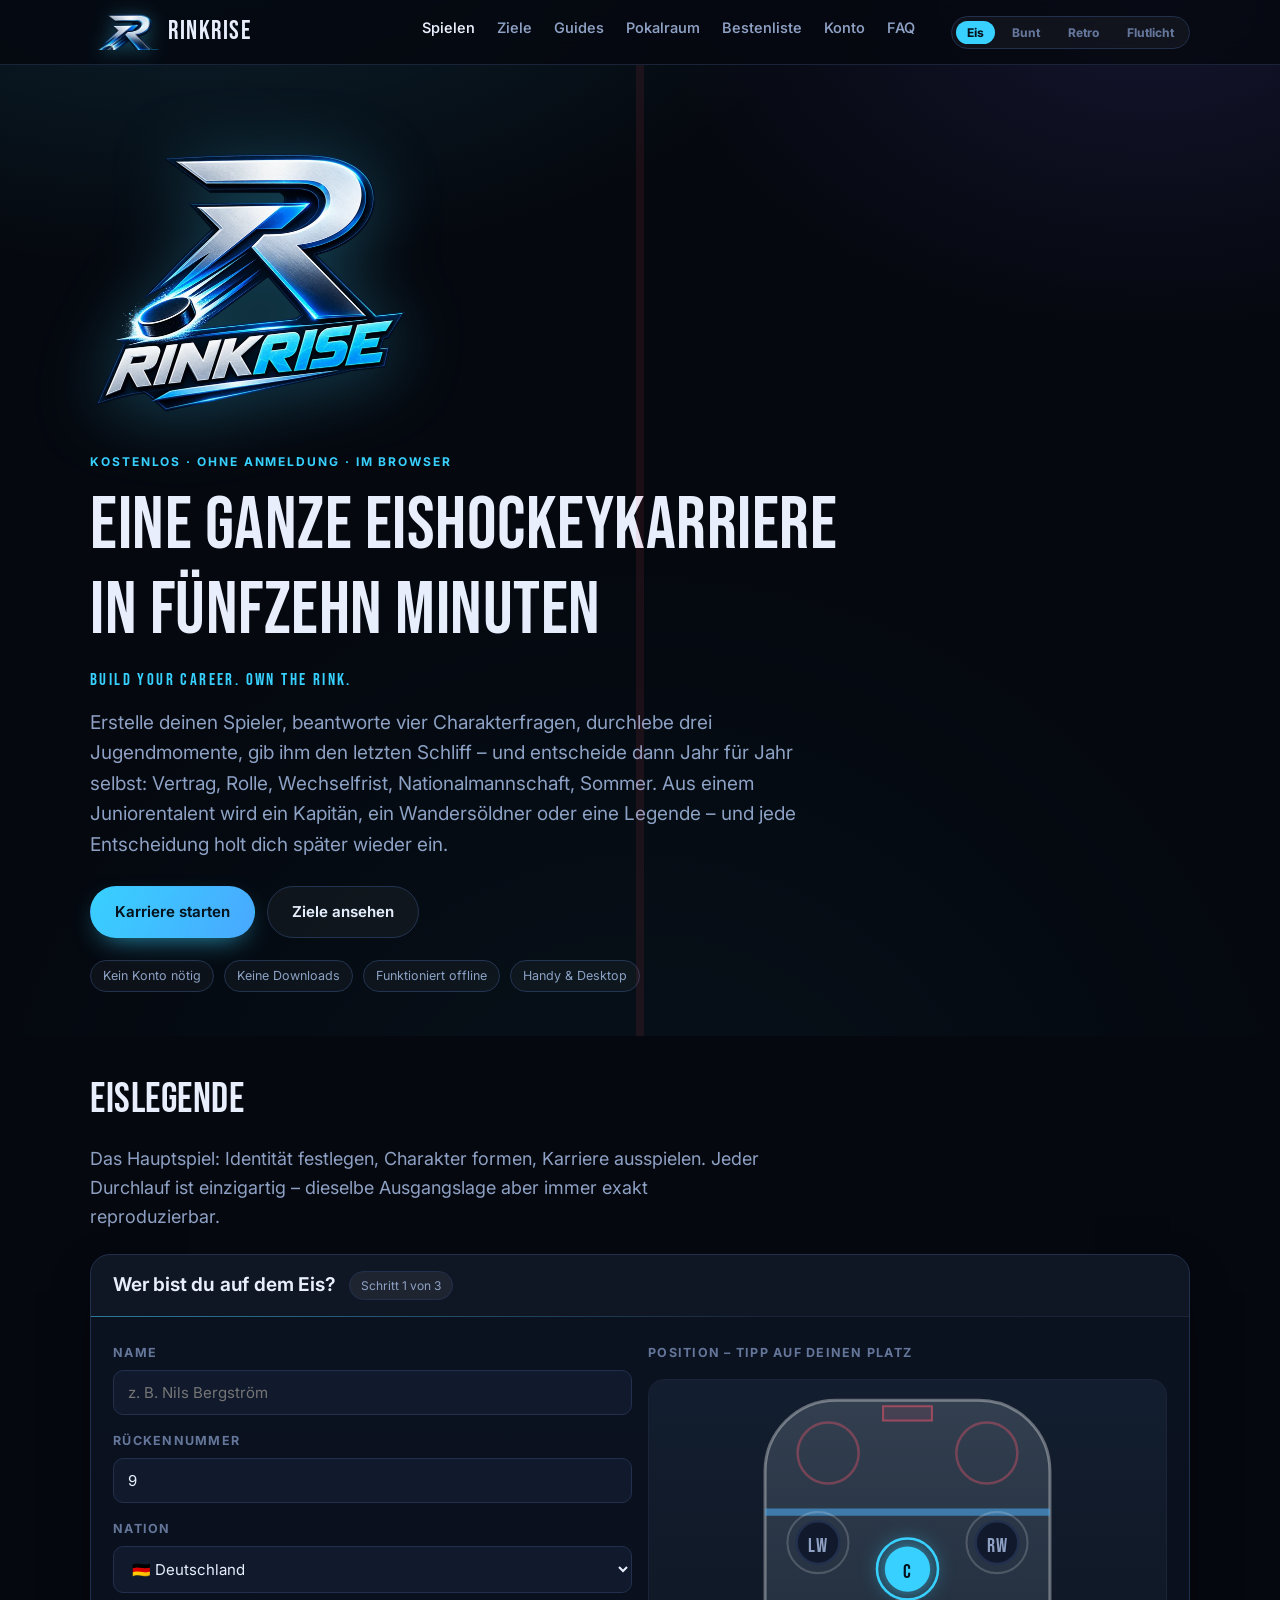
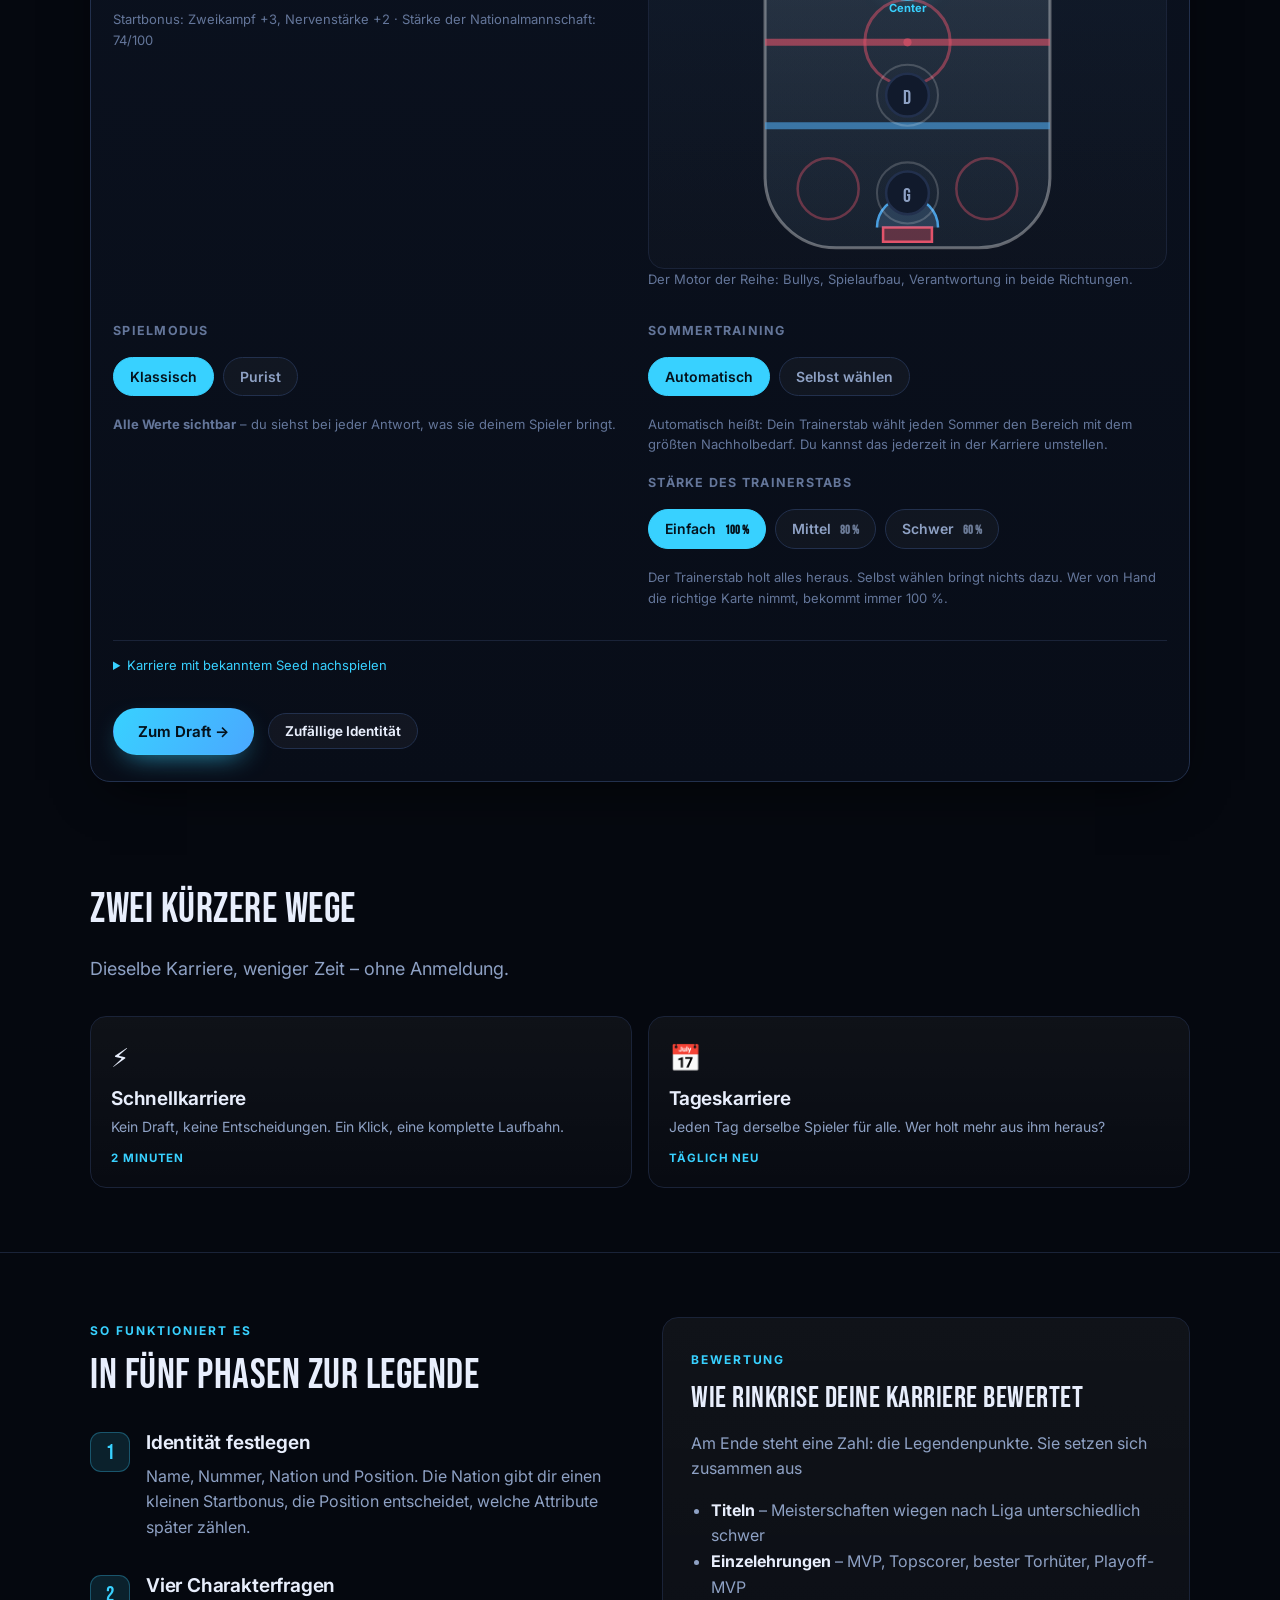
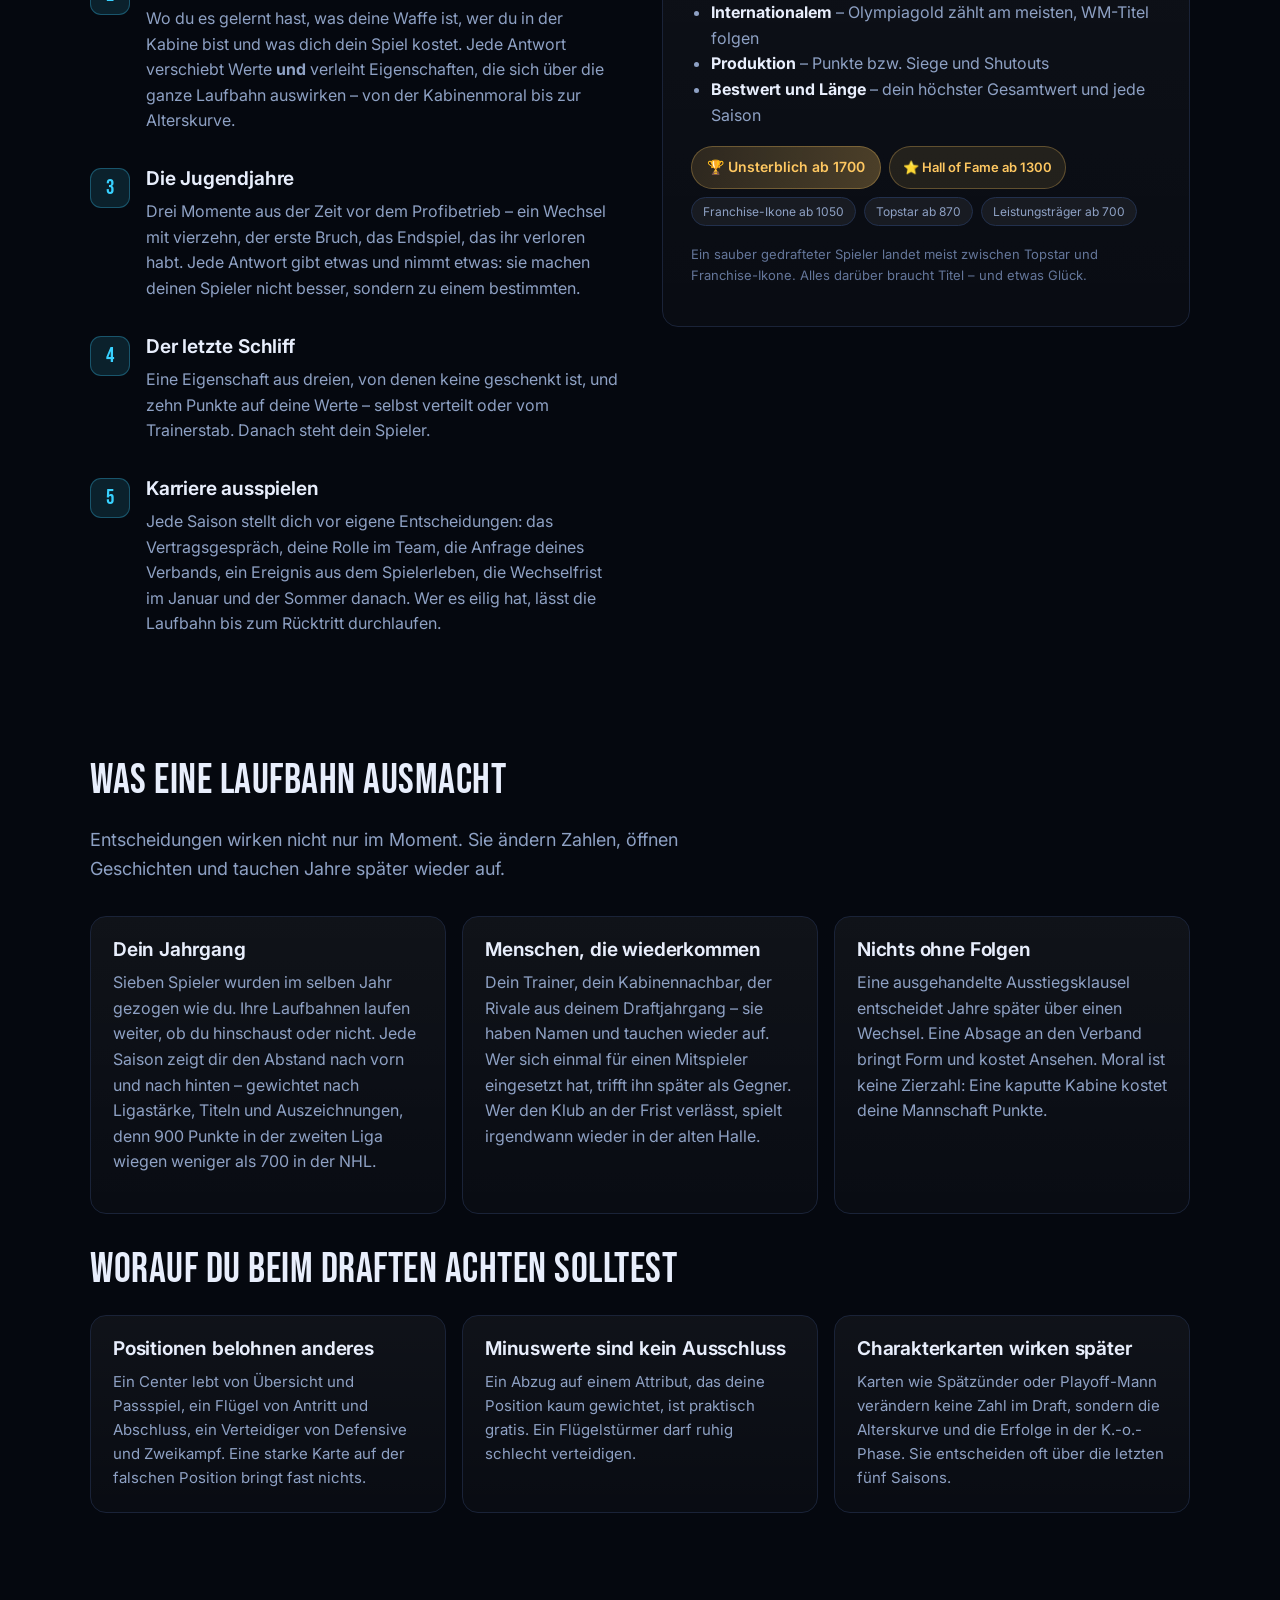
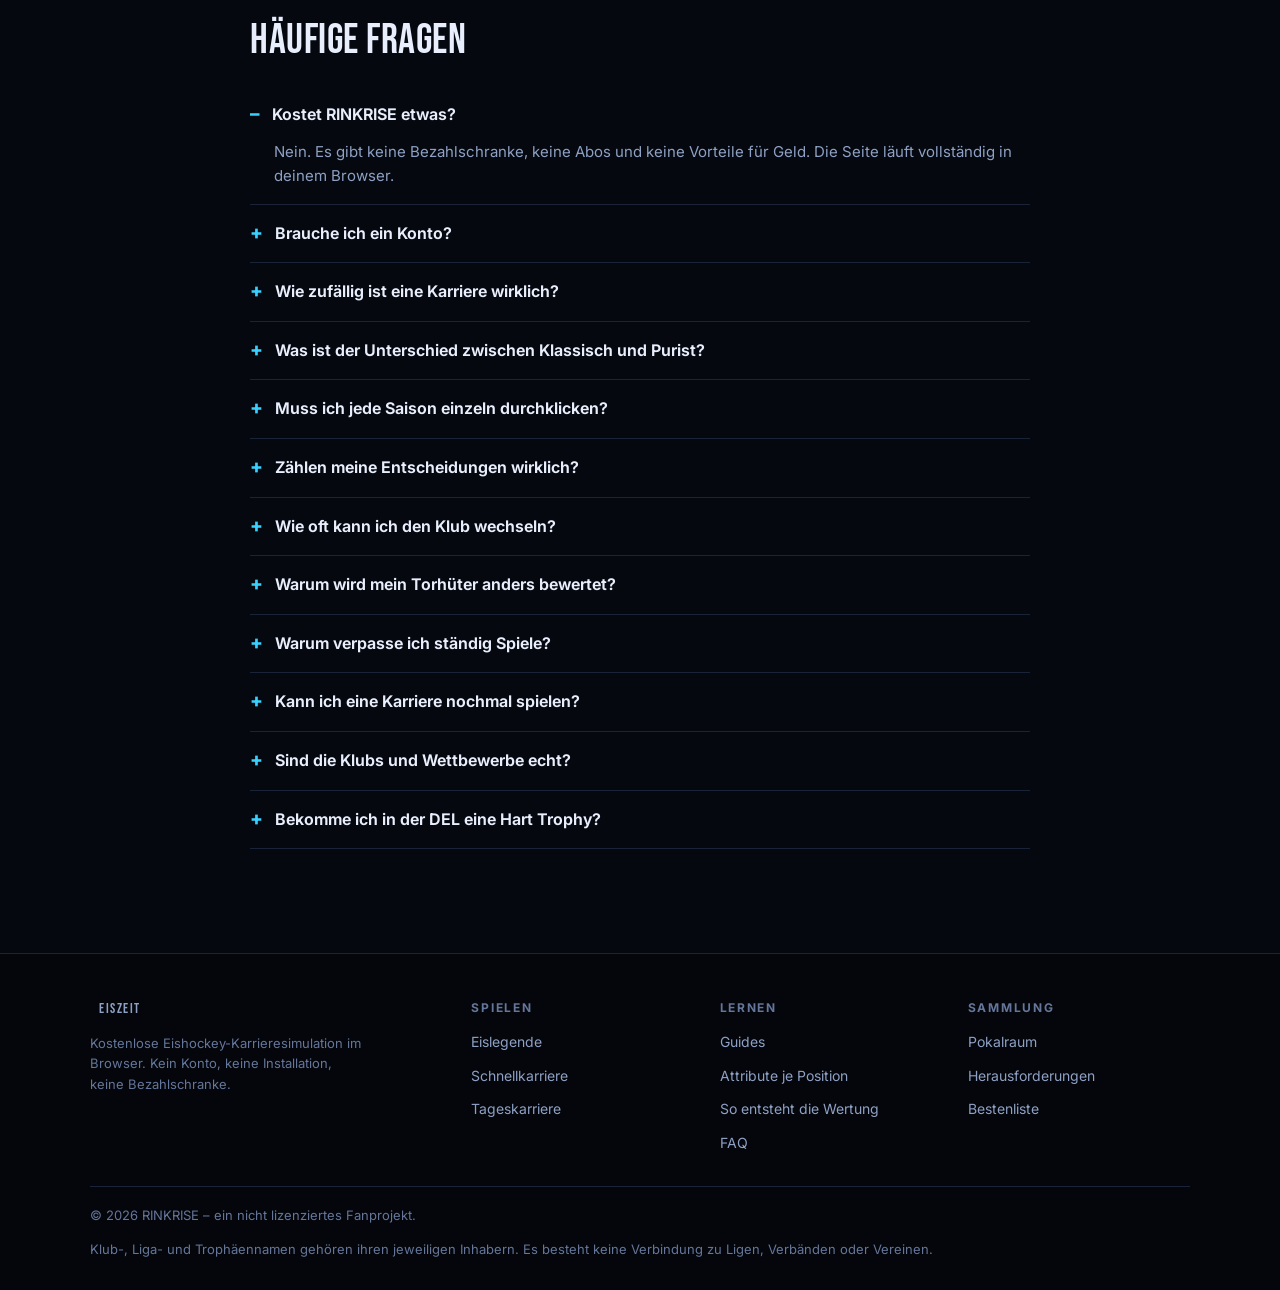
==== index.html @ f8225216 "Sechsunddreissig Ausgaenge versprachen ein Leben, das nie stattfand Der groesste Fund dieser Runde i" ====
<!DOCTYPE html>
<html lang="de">
<head>
<meta charset="utf-8">
<meta name="viewport" content="width=device-width,initial-scale=1">
<title>RINKRISE – Eishockey-Karriere-Simulator kostenlos online spielen</title>
<meta name="description" content="RINKRISE ist ein kostenloser Eishockey-Karriere-Simulator im Browser: Spieler formen, Saison für Saison entscheiden und eine ganze Laufbahn mit Transfers, Toren, Pokalen und Rücktritt erleben. Ohne Anmeldung.">
<link rel="preconnect" href="https://fonts.googleapis.com">
<link rel="preconnect" href="https://fonts.gstatic.com" crossorigin>
<link href="https://fonts.googleapis.com/css2?family=Bebas+Neue&family=Inter:wght@400;500;600;700;800&display=swap" rel="stylesheet">
<link rel="stylesheet" href="assets/style.css?v=e337eb48">

<!-- Als App auf dem Startbildschirm -->
<link rel="manifest" href="manifest.json?v=e337eb48">
<meta name="theme-color" content="#0b1220">
<meta name="mobile-web-app-capable" content="yes">
<meta name="apple-mobile-web-app-capable" content="yes">
<meta name="apple-mobile-web-app-status-bar-style" content="black-translucent">
<meta name="apple-mobile-web-app-title" content="RINKRISE">
<link rel="apple-touch-icon" href="assets/app/apple-touch-icon.png">
<script>
/* Gespeichertes Thema sofort anwenden, damit nichts aufblitzt */
try{var t=localStorage.getItem('rinkrise.thema')||localStorage.getItem('eiszeit.thema')
        ||localStorage.getItem('puckero.thema');
    /* Liste hier und THEMEN in ui.js muessen dieselben Namen kennen. */
    if(t==='verspielt'||t==='retro'||t==='flutlicht')document.documentElement.setAttribute('data-thema',t);}catch(e){}
</script>

<link rel="icon" href="assets/app/marke-96.png?v=1" type="image/png">
</head>
<body data-nav="Spielen">
<div id="hdr"></div>

<!-- ================= HERO ================= -->
<section class="hero">
  <div class="rink-lines"></div>
  <div class="wrap">
    <img class="hero-logo" src="assets/rinkrise-640.webp" alt="RINKRISE"
         width="640" height="585" fetchpriority="high" decoding="async">
    <span class="eyebrow">Kostenlos · ohne Anmeldung · im Browser</span>
    <h1>Eine ganze Eishockey&shy;karriere<br>in fünfzehn Minuten</h1>
    <p class="claim">Build your career. Own the rink.</p>
    <p class="lead">Erstelle deinen Spieler, beantworte vier Charakterfragen, durchlebe drei
      Jugendmomente, gib ihm den letzten Schliff – und entscheide dann Jahr für Jahr selbst: Vertrag, Rolle, Wechselfrist,
      Nationalmannschaft, Sommer.
      Aus einem Juniorentalent wird ein Kapitän, ein Wandersöldner oder eine Legende –
      und jede Entscheidung holt dich später wieder ein.</p>
    <div class="hero-cta">
      <a class="btn btn-primary" href="#spielen">Karriere starten</a>
      <a class="btn btn-ghost" href="herausforderungen.html">Ziele ansehen</a>
    </div>
    <div class="badges">
      <span class="badge">Kein Konto nötig</span>
      <span class="badge">Keine Downloads</span>
      <span class="badge">Funktioniert offline</span>
      <span class="badge">Handy &amp; Desktop</span>
    </div>
  </div>
</section>

<!-- ================= SPIEL ================= -->
<section class="block tight" id="spielen" data-spielflaeche>
  <div class="wrap">
    <h2>Eislegende</h2>
    <p class="lead" style="margin-bottom:22px">Das Hauptspiel: Identität festlegen, Charakter formen,
      Karriere ausspielen. Jeder Durchlauf ist einzigartig – dieselbe Ausgangslage aber immer
      exakt reproduzierbar.</p>
    <div class="panel" id="game"></div>
  </div>
</section>

<!-- ================= WEITERE SPIELE ================= -->
<section class="block" id="spiele">
  <div class="wrap">
    <h2>Zwei kürzere Wege</h2>
    <p class="lead">Dieselbe Karriere, weniger Zeit – ohne Anmeldung.</p>
    <div class="grid g2 mt-l">
      <a class="tile" href="schnellkarriere.html">
        <div class="ico">⚡</div><h3>Schnellkarriere</h3>
        <p>Kein Draft, keine Entscheidungen. Ein Klick, eine komplette Laufbahn.</p>
        <span class="time">2 Minuten</span>
      </a>
      <a class="tile" href="taeglich.html">
        <div class="ico">📅</div><h3>Tageskarriere</h3>
        <p>Jeden Tag derselbe Spieler für alle. Wer holt mehr aus ihm heraus?</p>
        <span class="time">Täglich neu</span>
      </a>
    </div>
  </div>
</section>

<hr class="divider">

<!-- ================= SO SPIELST DU ================= -->
<section class="block" id="anleitung">
  <div class="wrap">
    <div class="grid g2" style="gap:44px;align-items:start">
      <div>
        <span class="eyebrow">So funktioniert es</span>
        <h2>In fünf Phasen zur Legende</h2>
        <div class="steps mt-l">
          <div class="step">
            <h3>Identität festlegen</h3>
            <p style="color:var(--muted)">Name, Nummer, Nation und Position. Die Nation gibt dir einen
              kleinen Startbonus, die Position entscheidet, welche Attribute später zählen.</p>
          </div>
          <div class="step">
            <h3>Vier Charakterfragen</h3>
            <p style="color:var(--muted)">Wo du es gelernt hast, was deine Waffe ist, wer du in der Kabine bist und was dich dein Spiel kostet.
              Jede Antwort verschiebt Werte <b>und</b> verleiht Eigenschaften, die sich über die
              ganze Laufbahn auswirken – von der Kabinenmoral bis zur Alterskurve.</p>
          </div>
          <div class="step">
            <h3>Die Jugendjahre</h3>
            <p style="color:var(--muted)">Drei Momente aus der Zeit vor dem Profibetrieb –
              ein Wechsel mit vierzehn, der erste Bruch, das Endspiel, das ihr verloren habt.
              Jede Antwort gibt etwas und nimmt etwas: sie machen deinen Spieler nicht besser,
              sondern zu einem bestimmten.</p>
          </div>
          <div class="step">
            <h3>Der letzte Schliff</h3>
            <p style="color:var(--muted)">Eine Eigenschaft aus dreien, von denen keine geschenkt ist,
              und zehn Punkte auf deine Werte – selbst verteilt oder vom Trainerstab.
              Danach steht dein Spieler.</p>
          </div>
          <div class="step">
            <h3>Karriere ausspielen</h3>
            <p style="color:var(--muted)">Jede Saison stellt dich vor eigene Entscheidungen:
              das Vertragsgespräch, deine Rolle im Team, die Anfrage deines Verbands, ein
              Ereignis aus dem Spielerleben, die Wechselfrist im Januar und der Sommer danach.
              Wer es eilig hat, lässt die Laufbahn bis zum Rücktritt durchlaufen.</p>
          </div>
        </div>
      </div>
      <div class="card pad-lg">
        <span class="eyebrow">Bewertung</span>
        <h3 style="font-family:var(--display);font-size:30px;font-weight:400;letter-spacing:.5px">
          Wie RINKRISE deine Karriere bewertet</h3>
        <p style="color:var(--muted)">Am Ende steht eine Zahl: die Legendenpunkte. Sie setzen sich zusammen aus</p>
        <ul style="color:var(--muted);padding-left:20px;margin:0 0 18px">
          <li><b style="color:var(--text)">Titeln</b> – Meisterschaften wiegen nach Liga unterschiedlich schwer</li>
          <li><b style="color:var(--text)">Einzelehrungen</b> – MVP, Topscorer, bester Torhüter, Playoff-MVP</li>
          <li><b style="color:var(--text)">Internationalem</b> – Olympiagold zählt am meisten, WM-Titel folgen</li>
          <li><b style="color:var(--text)">Produktion</b> – Punkte bzw. Siege und Shutouts</li>
          <li><b style="color:var(--text)">Bestwert und Länge</b> – dein höchster Gesamtwert und jede Saison</li>
        </ul>
        <div class="trophy-list">
          <span class="trophy gross">🏆 Unsterblich ab 1700</span>
          <span class="trophy">⭐ Hall of Fame ab 1300</span>
          <span class="pill">Franchise-Ikone ab 1050</span>
          <span class="pill">Topstar ab 870</span>
          <span class="pill">Leistungsträger ab 700</span>
        </div>
        <p class="small mt">Ein sauber gedrafteter Spieler landet meist zwischen Topstar und
          Franchise-Ikone. Alles darüber braucht Titel – und etwas Glück.</p>
      </div>
    </div>
  </div>
</section>

<!-- ================= TAKTIK ================= -->
<section class="block tight">
  <div class="wrap">
    <h2>Was eine Laufbahn ausmacht</h2>
    <p class="lead">Entscheidungen wirken nicht nur im Moment. Sie ändern Zahlen,
      öffnen Geschichten und tauchen Jahre später wieder auf.</p>

    <div class="grid g3 mt-l">
      <div class="card">
        <h3>Dein Jahrgang</h3>
        <p style="color:var(--muted)">Sieben Spieler wurden im selben Jahr gezogen wie du.
          Ihre Laufbahnen laufen weiter, ob du hinschaust oder nicht. Jede Saison zeigt dir
          den Abstand nach vorn und nach hinten – gewichtet nach Ligastärke, Titeln und
          Auszeichnungen, denn 900 Punkte in der zweiten Liga wiegen weniger als 700 in
          der NHL.</p>
      </div>
      <div class="card">
        <h3>Menschen, die wiederkommen</h3>
        <p style="color:var(--muted)">Dein Trainer, dein Kabinennachbar, der Rivale aus
          deinem Draftjahrgang – sie haben Namen und tauchen wieder auf. Wer sich einmal
          für einen Mitspieler eingesetzt hat, trifft ihn später als Gegner. Wer den Klub
          an der Frist verlässt, spielt irgendwann wieder in der alten Halle.</p>
      </div>
      <div class="card">
        <h3>Nichts ohne Folgen</h3>
        <p style="color:var(--muted)">Eine ausgehandelte Ausstiegsklausel entscheidet Jahre
          später über einen Wechsel. Eine Absage an den Verband bringt Form und kostet
          Ansehen. Moral ist keine Zierzahl: Eine kaputte Kabine kostet deine Mannschaft
          Punkte.</p>
      </div>
    </div>

    <h2 class="mt-l">Worauf du beim Draften achten solltest</h2>
    <div class="grid g3 mt">
      <div class="card">
        <h3>Positionen belohnen anderes</h3>
        <p style="color:var(--muted);font-size:15px;margin:0">Ein Center lebt von Übersicht und Passspiel,
          ein Flügel von Antritt und Abschluss, ein Verteidiger von Defensive und Zweikampf.
          Eine starke Karte auf der falschen Position bringt fast nichts.</p>
      </div>
      <div class="card">
        <h3>Minuswerte sind kein Ausschluss</h3>
        <p style="color:var(--muted);font-size:15px;margin:0">Ein Abzug auf einem Attribut, das deine Position
          kaum gewichtet, ist praktisch gratis. Ein Flügelstürmer darf ruhig schlecht verteidigen.</p>
      </div>
      <div class="card">
        <h3>Charakterkarten wirken später</h3>
        <p style="color:var(--muted);font-size:15px;margin:0">Karten wie Spätzünder oder Playoff-Mann
          verändern keine Zahl im Draft, sondern die Alterskurve und die Erfolge in der K.-o.-Phase.
          Sie entscheiden oft über die letzten fünf Saisons.</p>
      </div>
    </div>
  </div>
</section>

<!-- ================= FAQ ================= -->
<section class="block" id="faq">
  <div class="wrap narrow">
    <h2>Häufige Fragen</h2>

    <details class="faq" open><summary>Kostet RINKRISE etwas?</summary>
      <p>Nein. Es gibt keine Bezahlschranke, keine Abos und keine Vorteile für Geld.
        Die Seite läuft vollständig in deinem Browser.</p></details>

    <details class="faq"><summary>Brauche ich ein Konto?</summary>
      <p>Nein. Es gibt keine Registrierung. Abgeschlossene Karrieren werden nur lokal in deinem Browser
        gespeichert und verlassen dein Gerät nicht.</p></details>

    <details class="faq"><summary>Wie zufällig ist eine Karriere wirklich?</summary>
      <p>Jede Karriere hängt an einem Startwert, dem Seed. Gleicher Seed und gleiche Draftentscheidungen
        ergeben immer dieselbe Laufbahn. Der Zufall ist also reproduzierbar, nicht willkürlich.</p></details>

    <details class="faq"><summary>Was ist der Unterschied zwischen Klassisch und Purist?</summary>
      <p>Im klassischen Modus siehst du bei jeder Antwort, was sie deinem Spieler bringt,
        dazu deine Werte und deine Gesamtwertung in jeder Saison. Im Puristenmodus gibt es
        keine Zahlen: Du entscheidest allein nach Spielstil und Charakter und siehst deine
        Werte erst am Karriereende.</p></details>

    <details class="faq"><summary>Muss ich jede Saison einzeln durchklicken?</summary>
      <p>Nein. Nach dem Draft wählst du zwischen „Saison für Saison“ und „Bis zum Rücktritt“.
        Auch mitten in einer Laufbahn kannst du jederzeit auf automatisch umschalten.</p></details>

    <details class="faq"><summary>Zählen meine Entscheidungen wirklich?</summary>
      <p>Ja, und zwar über Jahre. Eine ausgehandelte Ausstiegsklausel entscheidet später
        darüber, ob du den Klub an der Wechselfrist verlassen kannst. Wer sich für einen
        Mitspieler einsetzt, trifft ihn Jahre danach als Gegner. Eine Absage an den Verband
        bringt Form für die Klubsaison und kostet Ansehen. Und Moral ist keine Zierzahl:
        Sie geht direkt in die Stärke deiner Mannschaft ein. Am Karriereende siehst du
        unter &#8222;Was deine Laufbahn geprägt hat&#8220;, welche Entscheidungen getragen
        haben und welche nicht.</p></details>

    <details class="faq"><summary>Wie oft kann ich den Klub wechseln?</summary>
      <p>Jeder Vertrag läuft ein bis vier Jahre. Erst danach bekommst du neue Angebote –
        es sei denn, deine Leistung fällt unter das Niveau der Liga oder ein deutlich größerer
        Klub kauft dich vorzeitig heraus.</p></details>

    <details class="faq"><summary>Warum wird mein Torhüter anders bewertet?</summary>
      <p>Torhüter haben eigene Attribute wie Reflexe, Stellungsspiel und Rebound-Kontrolle
        und eine eigene Statistik mit Fangquote, Gegentorschnitt und Shutouts.
        Ihre Legendenpunkte entstehen aus Siegen und Shutouts statt aus Toren.</p></details>

    <details class="faq"><summary>Warum verpasse ich ständig Spiele?</summary>
      <p>Verletzungen sind Teil der Simulation und werden mit dem Alter wahrscheinlicher.
        Die Eigenschaft Eisenmann senkt das Risiko deutlich und verkürzt Ausfälle. Im Sommer kannst du zusätzlich auf Erholung setzen und angesammelten Verschleiß abbauen.</p></details>

    <details class="faq"><summary>Kann ich eine Karriere nochmal spielen?</summary>
      <p>Ja. Im Pokalraum steht bei jeder gespeicherten Karriere ein „Nachspielen“-Knopf.
        Er öffnet den Draft mit demselben Seed, sodass dir dieselben Karten in derselben
        Reihenfolge angeboten werden – mit anderen Entscheidungen und anderem Ausgang.</p></details>

    <details class="faq"><summary>Sind die Klubs und Wettbewerbe echt?</summary>
      <p>Die Namen ja – NHL, DEL, SHL, Liiga, National League, KHL und Extraliga mit ihren echten
        Vereinen, dazu Stanley Cup, Gagarin Cup, Hart Trophy und Vezina Trophy.
        Die Stärkewerte der Klubs sind dagegen unsere eigene Einschätzung für die Simulation
        und keine Aussage über die reale Leistungsfähigkeit. RINKRISE ist ein nicht lizenziertes
        Fanprojekt ohne Verbindung zu Ligen, Verbänden oder Vereinen.</p></details>

    <details class="faq"><summary>Bekomme ich in der DEL eine Hart Trophy?</summary>
      <p>Nein. Auszeichnungen tragen den Namen der jeweiligen Liga: In der NHL gewinnst du
        Hart, Art Ross, Norris oder Vezina, in Europa die entsprechenden Ligaehrungen.
        Dazu kommen Champions Hockey League, Spengler Cup, WM und Olympia.</p></details>
  </div>
</section>

<div id="ftr"></div>

<script src="assets/data.js?v=e337eb48"></script>
<script src="assets/draft.js?v=e337eb48"></script>
<!-- Der Kontozugang: ohne ihn kann die Spielseite weder eine
     abgeschlossene Laufbahn in die Datenbank schreiben noch den
     Eintrag in die Bestenliste anbieten. Er war hier nie geladen,
     und damit lief der Speicheraufruf der Engine ins Leere. -->
<script src="assets/konto-config.js?v=e337eb48"></script>
<script src="assets/konto.js?v=e337eb48"></script>
<script src="assets/engine.js?v=e337eb48"></script>
<script src="assets/ereignisse.js?v=e337eb48"></script>
<script src="assets/wappen.js?v=e337eb48"></script>
<script src="assets/ui.js?v=e337eb48"></script>
<script src="assets/game.js?v=e337eb48"></script>
<script>
  const urlSeed = new URLSearchParams(location.search).get('seed');
  CareerGame(document.getElementById('game'), { startSeed: urlSeed || null });
  if (urlSeed) document.getElementById('spielen').scrollIntoView();
</script>
</body>
</html>
---- assets/style.css ----
/* ==========================================================
   Puckero - Eishockey-Karriere-Simulator
   Gemeinsames Stylesheet
   ========================================================== */

:root{
  --ice-900:#05080f;
  --ice-850:#080d18;
  --ice-800:#0b1220;
  --ice-700:#111a2c;
  --ice-600:#1a2540;
  --line:#22304d;
  --line-soft:#1a2338;

  --text:#e8eefc;
  --muted:#8ea1c4;
  --dim:#64769a;

  --accent:#38d1ff;
  --accent-2:#7c6bff;
  --gold:#ffc861;
  --green:#3ee08f;
  --red:#ff6b7a;

  --radius:16px;
  --radius-sm:10px;

  /* Zwei Kurznamen, die im Stylesheet schon benutzt wurden, ohne je
     definiert zu sein: .zielkarte und .jahrgang standen dadurch ganz
     ohne Hintergrund und ohne Rundung da, weil eine ungueltige
     Referenz die ganze Deklaration verwirft. Als Alias auf :root
     wandern sie mit dem Thema mit, das ebenfalls hier gesetzt wird. */
  --card:var(--ice-800);
  --r:var(--radius);
  --maxw:1140px;
  --shadow:0 18px 50px -20px rgba(0,0,0,.85);
  --font:"Inter","Segoe UI",system-ui,-apple-system,sans-serif;
  --display:"Bebas Neue","Arial Narrow",Impact,sans-serif;
}

*{box-sizing:border-box}
html{scroll-behavior:smooth}
body{
  margin:0;
  font-family:var(--font);
  color:var(--text);
  background:
    radial-gradient(1100px 600px at 15% -10%, rgba(56,209,255,.14), transparent 60%),
    radial-gradient(900px 600px at 90% 0%, rgba(124,107,255,.13), transparent 55%),
    var(--ice-900);
  background-attachment:fixed;
  line-height:1.6;
  -webkit-font-smoothing:antialiased;
}
img{max-width:100%;display:block}
a{color:var(--accent);text-decoration:none}
a:hover{text-decoration:underline}

/* Der Seitenrand waechst mit dem Geraet mit: auf einem schmalen
   Telefon sind zwanzig feste Pixel je Seite elf Prozent der Breite. */
.wrap{max-width:var(--maxw);margin:0 auto;padding:0 clamp(11px,4vw,20px)}
.narrow{max-width:820px}

h1,h2,h3{line-height:1.15;margin:0 0 .5em}
h1{font-family:var(--display);font-size:clamp(38px,6.4vw,74px);letter-spacing:.5px;font-weight:400}
h2{font-family:var(--display);font-size:clamp(28px,3.6vw,42px);letter-spacing:.5px;font-weight:400}
h3{font-size:19px;font-weight:650;letter-spacing:-.01em}
p{margin:0 0 1em}
.lead{font-size:18px;color:var(--muted);max-width:62ch}
.small{font-size:13px;color:var(--dim)}
.center{text-align:center}
.center .lead{margin-left:auto;margin-right:auto}

/* ---------- Header ---------- */
header.site{
  position:sticky;top:0;z-index:50;
  backdrop-filter:blur(14px);
  /* ueber ein Token, damit helle Themen die Leiste mitfaerben koennen */
  background:var(--kopf-bg,rgba(5,8,15,.82));
  border-bottom:1px solid var(--line-soft);
}
.nav{display:flex;align-items:center;gap:clamp(12px,3vw,26px);
     height:clamp(48px,13.5vw,64px)}
/* ------------------------------------------------------------------
   Die Marke

   Vorher ein gezeichneter Puck plus der Schriftzug als Text. Das Logo
   bringt beides schon mit, also steht hier nur noch ein Bild - mit
   festen Massen im Markup, damit beim Laden nichts springt.
   ------------------------------------------------------------------ */
.brand{display:flex;align-items:center;gap:clamp(5px,1.6vw,9px);
       font-family:var(--display);font-size:clamp(19px,5.8vw,26px);
       letter-spacing:1.5px;color:var(--text)}
.brand:hover{text-decoration:none}
/* Nur das Zeichen, nicht das ganze Logo: der gestapelte Schriftzug
   waere bei 34 Pixel Hoehe nicht mehr zu lesen. Den Namen setzt
   daneben die Schrift, in der auch alle Ueberschriften stehen. */
.brand .marke{
  width:auto;height:clamp(26px,6.4vw,36px);flex:0 0 auto;display:block;
  filter:drop-shadow(0 2px 9px rgba(56,209,255,.30));
}
.nav nav{display:flex;gap:22px;margin-left:auto;flex-wrap:wrap}
.nav nav a{color:var(--muted);font-size:14.5px;font-weight:550}
.nav nav a:hover,.nav nav a.active{color:var(--text);text-decoration:none}
.menu-btn{display:none;margin-left:auto;background:none;border:1px solid var(--line);color:var(--text);
  border-radius:9px;padding:clamp(5px,1.6vw,7px) clamp(8px,3vw,11px);
  font-size:clamp(14px,4vw,16px);line-height:1;cursor:pointer}

/* ---------- Buttons ---------- */
.btn{
  display:inline-flex;align-items:center;justify-content:center;gap:9px;
  padding:13px 24px;border-radius:999px;border:1px solid transparent;
  font-weight:650;font-size:15px;cursor:pointer;font-family:var(--font);
  transition:transform .12s ease, filter .18s ease, background .18s ease;
  text-decoration:none;
}
.btn:hover{text-decoration:none;transform:translateY(-1px)}
.btn:active{transform:translateY(0)}
.btn-primary{background:linear-gradient(120deg,var(--accent),#4aa8ff);color:#04121c;box-shadow:0 10px 28px -12px rgba(56,209,255,.8)}
.btn-primary:hover{filter:brightness(1.08)}
.btn-ghost{background:rgba(255,255,255,.04);border-color:var(--line);color:var(--text)}
.btn-ghost:hover{background:rgba(255,255,255,.08)}
.btn-gold{background:linear-gradient(120deg,var(--gold),#ffa63d);color:#241500}
.btn-sm{padding:9px 16px;font-size:13.5px}
.btn:disabled{opacity:.4;cursor:not-allowed;transform:none}

/* ---------- Cards ---------- */
.card{
  background:linear-gradient(180deg,rgba(255,255,255,.045),rgba(255,255,255,.015));
  border:1px solid var(--line-soft);
  border-radius:var(--radius);
  padding:22px;
}
.card.pad-lg{padding:28px}
.grid{display:grid;gap:16px}
.g2{grid-template-columns:repeat(2,1fr)}
.g3{grid-template-columns:repeat(3,1fr)}
.g4{grid-template-columns:repeat(4,1fr)}

section.block{padding:64px 0}
section.block.tight{padding:40px 0}

.eyebrow{
  display:inline-block;font-size:12px;letter-spacing:.16em;text-transform:uppercase;
  color:var(--accent);font-weight:700;margin-bottom:12px;
}
.divider{height:1px;background:var(--line-soft);border:0;margin:0}

/* ---------- Hero ---------- */
.hero{padding:72px 0 44px;position:relative;overflow:hidden}
.hero .rink-lines{
  position:absolute;inset:0;pointer-events:none;opacity:.5;
  background:
    linear-gradient(90deg,transparent 49.7%,rgba(255,80,90,.18) 49.7%,rgba(255,80,90,.18) 50.3%,transparent 50.3%),
    radial-gradient(circle at 50% 120%, rgba(56,209,255,.10), transparent 55%);
}
.hero h1{margin-bottom:14px}
.hero .lead{font-size:19px}
.hero-cta{display:flex;gap:12px;flex-wrap:wrap;margin-top:26px}
.badges{display:flex;gap:10px;flex-wrap:wrap;margin-top:22px}
.badge{
  font-size:12.5px;color:var(--muted);border:1px solid var(--line);
  padding:5px 12px;border-radius:999px;background:rgba(255,255,255,.03)
}

/* ---------- Game panel ---------- */
.panel{
  border:1px solid var(--line);
  border-radius:20px;
  background:linear-gradient(180deg,var(--ice-800),var(--ice-850));
  box-shadow:var(--shadow);
  overflow:hidden;
}
.panel-head{
  display:flex;align-items:center;gap:14px;flex-wrap:wrap;
  padding:16px 22px;border-bottom:1px solid var(--line-soft);
  background:rgba(255,255,255,.02);
}
.panel-head h2,.panel-head h3{margin:0}
.panel-body{padding:26px 22px}
.step-dots{display:flex;gap:6px;margin-left:auto}
.dot{width:8px;height:8px;border-radius:50%;background:var(--line);transition:.2s}
.dot.on{background:var(--accent);box-shadow:0 0 10px var(--accent)}

/* ---------- Forms ---------- */
label.field{display:block;margin-bottom:16px}
label.field > span{display:block;font-size:12.5px;letter-spacing:.1em;text-transform:uppercase;color:var(--dim);margin-bottom:7px;font-weight:700}
input[type=text],input[type=number],select{
  width:100%;padding:12px 14px;border-radius:var(--radius-sm);
  background:var(--ice-700);border:1px solid var(--line);color:var(--text);
  font-size:15px;font-family:var(--font);
}
input:focus,select:focus{outline:none;border-color:var(--accent);box-shadow:0 0 0 3px rgba(56,209,255,.15)}
.choice-row{display:flex;gap:9px;flex-wrap:wrap}
.choice{
  padding:10px 16px;border-radius:999px;border:1px solid var(--line);
  background:rgba(255,255,255,.03);color:var(--muted);cursor:pointer;font-size:14px;
  font-weight:600;transition:.15s;font-family:var(--font);
}
.choice:hover{border-color:var(--accent);color:var(--text)}
.choice.on{background:var(--accent);border-color:var(--accent);color:#04121c}

/* ---------- Draft-Karten ---------- */
.draft-grid{display:grid;gap:14px;grid-template-columns:repeat(3,1fr)}
.legend-card{
  position:relative;text-align:left;cursor:pointer;
  border:1px solid var(--line);border-radius:14px;padding:18px;
  background:linear-gradient(180deg,rgba(56,209,255,.06),rgba(255,255,255,.015));
  color:var(--text);font-family:var(--font);transition:.16s;
}
.legend-card:hover{border-color:var(--accent);transform:translateY(-3px);box-shadow:0 14px 34px -18px rgba(56,209,255,.7)}
.legend-card .lc-name{font-family:var(--display);font-size:24px;letter-spacing:.5px;line-height:1}
.legend-card .lc-meta{font-size:12px;color:var(--dim);margin:6px 0 12px;text-transform:uppercase;letter-spacing:.08em}
.legend-card .lc-tag{
  display:inline-block;font-size:11px;padding:3px 9px;border-radius:999px;
  background:rgba(56,209,255,.14);color:var(--accent);margin-bottom:10px;font-weight:700;
  letter-spacing:.06em;text-transform:uppercase;
}
.lc-boosts{display:flex;flex-direction:column;gap:5px;font-size:13px}
.lc-boosts .b{display:flex;justify-content:space-between;color:var(--muted)}
.lc-boosts .b b{color:var(--green);font-variant-numeric:tabular-nums}
.lc-boosts .b b.neg{color:var(--red)}

/* ---------- Attributsbalken ---------- */
.attrs{display:grid;gap:9px;grid-template-columns:repeat(2,1fr)}
.attr{display:grid;grid-template-columns:124px 1fr 34px;align-items:center;gap:10px;font-size:13px}
.attr .n{color:var(--muted)}
.attr .v{text-align:right;font-weight:700;font-variant-numeric:tabular-nums}
.bar{height:7px;border-radius:99px;background:var(--ice-600);overflow:hidden}
.bar i{display:block;height:100%;border-radius:99px;background:linear-gradient(90deg,var(--accent),var(--accent-2));transition:width .5s ease}
.bar i.hi{background:linear-gradient(90deg,var(--green),#9ff59b)}
.bar i.lo{background:linear-gradient(90deg,#f2705f,var(--red))}

/* ---------- Gesamtwertung ---------- */
.ovr{
  display:flex;flex-direction:column;align-items:center;justify-content:center;
  width:96px;height:96px;border-radius:20px;flex:none;
  background:linear-gradient(155deg,var(--accent),var(--accent-2));
  color:#04121c;
}
.ovr b{font-family:var(--display);font-size:44px;line-height:.9}
.ovr span{font-size:10px;letter-spacing:.16em;text-transform:uppercase;font-weight:800}
.ovr.gold{background:linear-gradient(155deg,var(--gold),#ff9d33);color:#2a1800}

/* ---------- Saison / Verlauf ---------- */
.season{
  border:1px solid var(--line-soft);border-radius:14px;padding:16px 18px;
  background:rgba(255,255,255,.025);margin-bottom:12px;
}
.season-head{display:flex;align-items:center;gap:12px;flex-wrap:wrap;margin-bottom:10px}
.season-head .yr{font-family:var(--display);font-size:22px;letter-spacing:1px;color:var(--accent)}
.season-head .club{font-weight:700}
.season-head .lg{font-size:12px;color:var(--dim);text-transform:uppercase;letter-spacing:.08em}
.statline{display:flex;gap:18px;flex-wrap:wrap;font-size:13.5px;color:var(--muted)}
.statline b{color:var(--text);font-variant-numeric:tabular-nums}
.season .events{margin-top:10px;display:flex;flex-direction:column;gap:5px;font-size:13.5px;color:var(--muted)}
.season .events .ev::before{content:"\25B8  ";color:var(--accent)}
.season .events .ev.good::before{content:"\2605  ";color:var(--gold)}
.season .events .ev.bad::before{content:"\2715  ";color:var(--red)}

.trophy-list{display:flex;flex-wrap:wrap;gap:8px}
.trophy{
  display:inline-flex;align-items:center;gap:7px;font-size:13px;font-weight:600;
  padding:7px 13px;border-radius:999px;
  background:rgba(255,200,97,.1);border:1px solid rgba(255,200,97,.28);color:var(--gold);
}
.trophy .x{color:var(--muted);font-weight:700}

table.stats{width:100%;border-collapse:collapse;font-size:13.5px}
table.stats th,table.stats td{padding:9px 10px;text-align:right;border-bottom:1px solid var(--line-soft)}
table.stats th:first-child,table.stats td:first-child{text-align:left}
table.stats th{color:var(--dim);font-size:11.5px;text-transform:uppercase;letter-spacing:.08em;font-weight:700}
table.stats td{font-variant-numeric:tabular-nums}
table.stats tr.total td{font-weight:800;border-top:2px solid var(--line);border-bottom:0}
.table-scroll{overflow-x:auto}

/* ---------- Spiele-Kacheln ---------- */
.tile{
  display:block;border:1px solid var(--line-soft);border-radius:var(--radius);
  padding:20px;background:linear-gradient(180deg,rgba(255,255,255,.04),rgba(255,255,255,.012));
  color:var(--text);transition:.16s;height:100%;
}
.tile:hover{text-decoration:none;border-color:var(--accent);transform:translateY(-3px)}
.tile .ico{font-size:26px;margin-bottom:10px}
.tile h3{margin-bottom:6px}
.tile p{font-size:14px;color:var(--muted);margin:0}
.tile .time{font-size:11.5px;color:var(--accent);letter-spacing:.08em;text-transform:uppercase;font-weight:700;margin-top:10px;display:block}

/* ---------- FAQ ---------- */
details.faq{border-bottom:1px solid var(--line-soft);padding:16px 0}
details.faq summary{cursor:pointer;font-weight:650;font-size:16px;list-style:none;display:flex;gap:12px;align-items:flex-start}
details.faq summary::-webkit-details-marker{display:none}
details.faq summary::before{content:"+";color:var(--accent);font-weight:800;font-size:19px;line-height:1.3}
details.faq[open] summary::before{content:"\2013"}
details.faq p{margin:12px 0 0 24px;color:var(--muted);font-size:15px}

/* ---------- Schritte ---------- */
.steps{counter-reset:s;display:grid;gap:18px}
.step{position:relative;padding-left:56px}
.step::before{
  counter-increment:s;content:counter(s);
  position:absolute;left:0;top:0;width:38px;height:38px;border-radius:11px;
  display:grid;place-items:center;font-family:var(--display);font-size:21px;
  background:rgba(56,209,255,.12);color:var(--accent);border:1px solid rgba(56,209,255,.3);
}

/* ---------- Footer ---------- */
footer.site{border-top:1px solid var(--line-soft);padding:44px 0 30px;margin-top:40px;background:rgba(0,0,0,.25)}
footer.site .cols{display:grid;grid-template-columns:1.6fr 1fr 1fr 1fr;gap:26px}
footer.site h4{font-size:12px;letter-spacing:.14em;text-transform:uppercase;color:var(--dim);margin:0 0 12px}
footer.site ul{list-style:none;padding:0;margin:0;display:flex;flex-direction:column;gap:8px}
footer.site a{color:var(--muted);font-size:14px}
footer.site a:hover{color:var(--text)}
.foot-bottom{margin-top:30px;padding-top:18px;border-top:1px solid var(--line-soft);
  display:flex;justify-content:space-between;gap:14px;flex-wrap:wrap;font-size:13px;color:var(--dim)}

/* ---------- Hilfsklassen ---------- */
.hidden{display:none !important}
.row{display:flex;gap:14px;flex-wrap:wrap;align-items:center}
.row.between{justify-content:space-between}
.mt{margin-top:18px}
.mt-l{margin-top:32px}
.mb0{margin-bottom:0}
.pill{font-size:12px;padding:4px 11px;border-radius:999px;background:rgba(255,255,255,.06);color:var(--muted);border:1px solid var(--line)}
.pill.gold{background:rgba(255,200,97,.12);color:var(--gold);border-color:rgba(255,200,97,.3)}
.pill.green{background:rgba(62,224,143,.12);color:var(--green);border-color:rgba(62,224,143,.3)}
.toast{
  position:fixed;left:50%;bottom:26px;transform:translateX(-50%) translateY(20px);
  background:var(--ice-700);border:1px solid var(--line);padding:12px 20px;border-radius:999px;
  font-size:14px;opacity:0;pointer-events:none;transition:.25s;z-index:99;
}
.toast.on{opacity:1;transform:translateX(-50%) translateY(0)}

@media (max-width:900px){
  .g4{grid-template-columns:repeat(2,1fr)}
  .g3{grid-template-columns:repeat(2,1fr)}
  footer.site .cols{grid-template-columns:1fr 1fr}
}
@media (max-width:680px){
  .nav nav{display:none;width:100%;flex-direction:column;gap:2px;padding-bottom:14px}
  .nav.open{height:auto;flex-wrap:wrap;padding-bottom:8px}
  .nav.open nav{display:flex}
  .menu-btn{display:block}
  .g2,.g3,.g4{grid-template-columns:1fr}
  .draft-grid{grid-template-columns:1fr}
  .attrs{grid-template-columns:1fr}
  section.block{padding:44px 0}
  .hero{padding:44px 0 30px}
}

/* ==========================================================
   Animationen und Farbakzente
   ========================================================== */

@keyframes fadeUp   { from{opacity:0;transform:translateY(14px)} to{opacity:1;transform:none} }
@keyframes popIn    { 0%{opacity:0;transform:scale(.86)} 60%{transform:scale(1.04)} 100%{opacity:1;transform:scale(1)} }
@keyframes glanz    { 0%{background-position:-220% 0} 100%{background-position:220% 0} }
@keyframes pulsRing { 0%{box-shadow:0 0 0 0 rgba(255,200,97,.55)} 70%{box-shadow:0 0 0 16px rgba(255,200,97,0)} 100%{box-shadow:0 0 0 0 rgba(255,200,97,0)} }
@keyframes konfetti { 0%{transform:translateY(-10vh) rotate(0);opacity:1} 100%{transform:translateY(105vh) rotate(720deg);opacity:0} }
@keyframes barGrow  { from{width:0} }
@keyframes wippe    { 0%,100%{transform:rotate(-6deg)} 50%{transform:rotate(6deg)} }

.anim      { animation:fadeUp .4s ease both }
.anim-pop  { animation:popIn .35s ease both }
.stagger > *          { animation:fadeUp .4s ease both }
.stagger > *:nth-child(1){animation-delay:.04s}
.stagger > *:nth-child(2){animation-delay:.10s}
.stagger > *:nth-child(3){animation-delay:.16s}
.stagger > *:nth-child(4){animation-delay:.22s}
.stagger > *:nth-child(5){animation-delay:.28s}
.stagger > *:nth-child(6){animation-delay:.34s}

.bar i { animation:barGrow .7s cubic-bezier(.2,.8,.25,1) both }

/* Frisch gespielte Saison hervorheben */
.season.neu{
  border-color:rgba(56,209,255,.45);
  box-shadow:0 0 0 1px rgba(56,209,255,.18), 0 18px 40px -26px rgba(56,209,255,.9);
  animation:fadeUp .45s ease both;
}
.season.titel{
  border-color:rgba(255,200,97,.5);
  background:linear-gradient(180deg,rgba(255,200,97,.09),rgba(255,255,255,.02));
}
.season.sternstunde{
  border-color:rgba(124,107,255,.55);
  background:linear-gradient(180deg,rgba(124,107,255,.12),rgba(255,255,255,.02));
}

/* Ligafarben */
.lgtag{
  display:inline-block;font-size:11px;font-weight:800;letter-spacing:.09em;text-transform:uppercase;
  padding:3px 9px;border-radius:6px;border:1px solid currentColor;
}
.lg-NHL{color:#6fb4ff;background:rgba(111,180,255,.12)}
.lg-KHL{color:#ff8f8f;background:rgba(255,143,143,.12)}
.lg-SHL{color:#ffd76a;background:rgba(255,215,106,.12)}
.lg-NL {color:#ff9d9d;background:rgba(255,157,157,.12)}
.lg-LII{color:#8fd6ff;background:rgba(143,214,255,.12)}
.lg-DEL{color:#ffb27a;background:rgba(255,178,122,.12)}
.lg-CZE{color:#a0e6ff;background:rgba(160,230,255,.12)}
.lg-AHL{color:#a9b6cf;background:rgba(169,182,207,.1)}
.lg-JUN{color:#8ee6b8;background:rgba(142,230,184,.12)}

/* Goldener Glanz auf Titeln */
.trophy.gross{
  font-size:14px;padding:9px 15px;
  background:linear-gradient(100deg,rgba(255,200,97,.14),rgba(255,200,97,.28),rgba(255,200,97,.14));
  background-size:220% 100%;
  animation:glanz 3.4s linear infinite;
}
.ovr.puls{ animation:pulsRing 2.2s ease-out 3 }

/* Statistikraster */
.statgrid{display:grid;grid-template-columns:repeat(auto-fit,minmax(104px,1fr));gap:10px}
.statbox{
  background:rgba(255,255,255,.04);border:1px solid var(--line-soft);
  border-radius:12px;padding:11px 13px;text-align:center;
}
.statbox b{display:block;font-family:var(--display);font-size:27px;line-height:1.05;color:var(--accent)}
.statbox b.gold{color:var(--gold)}
.statbox b.gruen{color:var(--green)}
.statbox span{font-size:11px;color:var(--dim);letter-spacing:.07em;text-transform:uppercase}

/* Erzähltext */
.story{
  margin-top:10px;padding:9px 14px;border-left:3px solid var(--accent-2);
  background:rgba(124,107,255,.08);border-radius:0 10px 10px 0;
  font-size:14px;color:var(--muted);font-style:italic;
}

/* Nationalmannschaft */
.natzeile{
  display:grid;grid-template-columns:64px 1fr auto;gap:12px;align-items:center;
  padding:9px 0;border-bottom:1px solid var(--line-soft);font-size:14px;
}
.natzeile .jahr{font-family:var(--display);font-size:19px;color:var(--accent);letter-spacing:.5px}
.medaille{font-size:19px;display:inline-block}
.medaille.gold{animation:wippe 2.6s ease-in-out infinite;transform-origin:50% 0}

/* Konfetti bei Titeln */
.konfetti{position:fixed;inset:0;pointer-events:none;z-index:80;overflow:hidden}
.konfetti i{
  position:absolute;top:0;width:9px;height:14px;border-radius:2px;
  animation:konfetti linear forwards;
}

/* Kapitänsbinde */
.kapitaen-c{
  display:inline-grid;place-items:center;width:20px;height:20px;border-radius:5px;
  background:var(--gold);color:#241500;font-weight:900;font-size:12px;
}

@media (prefers-reduced-motion: reduce){
  .anim,.anim-pop,.stagger > *,.season.neu,.bar i,.trophy.gross,.ovr.puls,.medaille.gold{
    animation:none !important;
  }
  .konfetti{display:none}
}

/* ==========================================================
   Wappen und Pokalvitrine
   ========================================================== */

.wappen{
  flex:none;display:inline-block;vertical-align:middle;
  filter:drop-shadow(0 3px 6px rgba(0,0,0,.5));
  animation:popIn .38s ease both;
}
.klubname{display:inline-flex;align-items:center;gap:9px}

.panel-head .wappen{margin-right:-4px}

/* Vitrine */
.vitrine{
  display:grid;grid-template-columns:repeat(auto-fill,minmax(112px,1fr));gap:12px;
}
.pokalkarte{
  position:relative;text-align:center;padding:14px 8px 11px;border-radius:14px;
  background:linear-gradient(180deg,rgba(255,200,97,.10),rgba(255,255,255,.02));
  border:1px solid rgba(255,200,97,.24);
  transition:transform .18s ease, box-shadow .18s ease;
}
.pokalkarte:hover{
  transform:translateY(-4px);
  box-shadow:0 16px 34px -20px rgba(255,200,97,.9);
}
.pokalbild{display:grid;place-items:center;height:52px;margin-bottom:8px}
.pokalbild .pokal{filter:drop-shadow(0 4px 8px rgba(0,0,0,.55));animation:popIn .4s ease both}
.pokalname{
  font-size:11.5px;line-height:1.3;color:var(--muted);
  display:-webkit-box;-webkit-line-clamp:3;-webkit-box-orient:vertical;overflow:hidden;
}
.pokalzahl{
  position:absolute;top:7px;right:7px;
  background:var(--gold);color:#241500;font-weight:800;font-size:11px;
  padding:1px 7px;border-radius:999px;
}

/* Ligapyramide auf der Startseite */
.pyramide{display:grid;gap:8px}
.pyramide .stufe{
  display:grid;grid-template-columns:120px 1fr auto;gap:14px;align-items:center;
  padding:11px 15px;border-radius:12px;border:1px solid var(--line-soft);
  background:rgba(255,255,255,.03);
}
.pyramide .stufe b{font-size:14px}
.pyramide .stufe .klubs{font-size:12.5px;color:var(--dim)}

@media (max-width:680px){
  .vitrine{grid-template-columns:repeat(auto-fill,minmax(94px,1fr))}
  .pyramide .stufe{grid-template-columns:1fr;gap:4px}
}

/* ==========================================================
   Karriereansicht in drei Spalten
   ========================================================== */
.karriere{
  display:grid;grid-template-columns:288px minmax(0,1fr) 320px;gap:18px;align-items:start;
}
.k-spalte{min-width:0}
.k-rechts{position:sticky;top:78px}

/* ---- Spielerkarte ---- */
.spielerkarte{
  border:1px solid var(--line);border-radius:16px;overflow:hidden;
  background:linear-gradient(180deg,rgba(255,255,255,.05),rgba(255,255,255,.015));
}
.sk-kopf{display:flex;gap:13px;padding:15px;align-items:center}
.sk-kopf .ovr{width:74px;height:74px;border-radius:14px}
.sk-kopf .ovr b{font-size:34px}
.sk-tags{display:flex;gap:6px;margin-bottom:6px;flex-wrap:wrap}
.sk-tags .pill{font-size:11px;padding:2px 8px}
.sk-name{font-family:var(--display);font-size:28px;line-height:1;letter-spacing:.5px}
.sk-klub{display:flex;align-items:center;gap:7px;font-size:13px;color:var(--muted);margin-top:5px}
.sk-raster{display:grid;grid-template-columns:repeat(3,1fr);border-top:1px solid var(--line-soft)}
.sk-raster:has(.sk-zelle:nth-child(2):last-child){grid-template-columns:repeat(2,1fr)}
.sk-zelle{
  padding:10px 12px;border-right:1px solid var(--line-soft);min-width:0;
}
.sk-zelle:last-child{border-right:0}
.sk-zelle span{display:block;font-size:10px;letter-spacing:.09em;text-transform:uppercase;color:var(--dim)}
.sk-zelle b{font-size:17px;font-variant-numeric:tabular-nums}
.sk-vitrine{
  display:flex;justify-content:space-between;align-items:center;gap:8px;
  padding:11px 14px;border-top:1px solid var(--line-soft);font-size:12px;color:var(--dim);
  letter-spacing:.08em;text-transform:uppercase;
}
.sk-vitrine b{font-size:16px}
.sk-vitrine b.gold{color:var(--gold)}

/* ---- Ligatabelle ---- */
.ligatabelle{padding:14px}
.lt-zeile{
  display:grid;grid-template-columns:22px 1fr auto;gap:9px;align-items:center;
  padding:6px 6px;border-radius:8px;font-size:13px;
}
.lt-zeile.eigen{background:rgba(56,209,255,.13);font-weight:700}
.lt-platz{color:var(--dim);font-variant-numeric:tabular-nums;text-align:right}
.lt-klub{display:flex;align-items:center;gap:7px;min-width:0;
  white-space:nowrap;overflow:hidden;text-overflow:ellipsis}
.lt-punkte{font-variant-numeric:tabular-nums;color:var(--muted)}

/* ---- Altersraster ---- */
.altersraster{
  border:1px solid var(--line);border-radius:16px;overflow:hidden;
  background:rgba(255,255,255,.025);
}
.ar-kopf,.ar-zeile{
  display:grid;grid-template-columns:34px minmax(0,1fr) 34px 30px 28px 28px;
  gap:6px;align-items:center;padding:7px 11px;font-size:12px;
}
.ar-kopf{
  color:var(--dim);font-size:10px;letter-spacing:.08em;text-transform:uppercase;
  border-bottom:1px solid var(--line);background:rgba(255,255,255,.03);font-weight:700;
}
.ar-kopf span:not(:nth-child(2)),.ar-zeile span:not(.ar-klub){text-align:right}
.ar-koerper{max-height:min(60vh,560px);overflow-y:auto}
.ar-zeile{border-bottom:1px solid var(--line-soft);font-variant-numeric:tabular-nums}
.ar-zeile.leer{color:var(--dim);opacity:.55}
.ar-zeile.titel{background:rgba(255,200,97,.09)}
.ar-alter{color:var(--muted);font-weight:700}
.ar-klub{display:flex;align-items:center;gap:6px;min-width:0}
.ar-klub span{white-space:nowrap;overflow:hidden;text-overflow:ellipsis}
.ar-ovr{
  background:var(--ice-600);border-radius:6px;padding:1px 0;font-weight:800;
  color:var(--text);text-align:center !important;
}
.ar-zeile.titel .ar-ovr{background:var(--gold);color:#241500}
.ar-ovr.stern{background:var(--accent-2);color:#fff}
.ar-zeile.national{
  border-top:2px solid var(--line);background:rgba(56,209,255,.08);border-bottom:0;font-weight:650;
}

/* ---- Ereignis ---- */
.ereignis{border:1px solid var(--line);border-radius:18px;overflow:hidden;background:var(--ice-800)}
.ereignis-bild{position:relative;height:230px;background:#05070c}
.ereignis-bild .szene{width:100%;height:100%;display:block}
.ereignis-text{padding:18px 20px 4px}
.ereignis-tag{
  font-size:12px;font-weight:800;letter-spacing:.06em;text-transform:uppercase;color:var(--green);
}
.ereignis-wahl{padding:8px 12px 14px}
.wahlzeile{
  display:grid;grid-template-columns:minmax(0,1fr) 190px 22px;gap:14px;align-items:center;
  width:100%;text-align:left;padding:12px 10px;border:0;border-top:1px solid var(--line-soft);
  background:none;color:var(--text);cursor:pointer;font-family:var(--font);transition:.15s;
}
.wahlzeile:hover{background:rgba(56,209,255,.07)}
.wz-text b{display:block;font-size:15px;margin-bottom:2px}
.wz-balken{display:flex;height:26px;border-radius:7px;overflow:hidden;font-size:11px;font-weight:800}
.wz-balken i{
  display:grid;place-items:center;font-style:normal;color:#08130c;
  animation:barGrow .6s cubic-bezier(.2,.8,.25,1) both;
}
.wz-balken i.gut{background:linear-gradient(180deg,#3ee08f,#2bb673)}
.wz-balken i.schlecht{background:linear-gradient(180deg,#ff6b7a,#d8414f);color:#2a0409}
.wz-pfeil{color:var(--dim);font-size:18px}
.wahlzeile:hover .wz-pfeil{color:var(--accent);transform:translateX(3px)}

/* Folge einer Entscheidung */
.folge{
  border-radius:12px;padding:13px 16px;margin-bottom:16px;
  border-left:4px solid var(--green);background:rgba(62,224,143,.09);
}
.folge.schlecht{border-left-color:var(--red);background:rgba(255,107,122,.09)}
.folge-kopf{
  font-size:12px;font-weight:800;letter-spacing:.08em;text-transform:uppercase;
  color:var(--green);margin-bottom:5px;
}
.folge.schlecht .folge-kopf{color:var(--red)}

/* ---- Jugend- und Angebotskarten ---- */
.jugendkarte{
  display:block;width:100%;text-align:center;cursor:pointer;font-family:var(--font);
  border:1px solid var(--line);border-radius:15px;padding:15px 12px;color:var(--text);
  background:linear-gradient(180deg,rgba(62,224,143,.05),rgba(255,255,255,.015));
  transition:.16s;
}
.jugendkarte:hover{
  border-color:var(--green);transform:translateY(-4px);
  box-shadow:0 16px 34px -20px rgba(62,224,143,.85);
}
.jk-liga{
  font-size:10.5px;font-weight:800;letter-spacing:.07em;text-transform:uppercase;
  color:var(--green);line-height:1.35;min-height:28px;
}
.jk-wappen{display:grid;place-items:center;margin:10px 0}
.jk-name{font-family:var(--display);font-size:22px;letter-spacing:.5px;line-height:1.05}
.jk-land{font-size:12.5px;color:var(--muted);margin-top:6px}
.sterne{color:var(--gold);letter-spacing:1px;margin-left:5px}
.sterne .leer{color:var(--line)}
.jk-minuten{
  margin-top:9px;font-size:11.5px;font-weight:800;letter-spacing:.05em;
  text-transform:uppercase;color:var(--green);
}

@media (max-width:1120px){
  .karriere{grid-template-columns:250px minmax(0,1fr)}
  .k-rechts{grid-column:1 / -1;position:static}
  .ar-koerper{max-height:320px}
}
@media (max-width:760px){
  .karriere{grid-template-columns:1fr}
  .wahlzeile{grid-template-columns:minmax(0,1fr) 120px 18px;gap:9px}
  .ereignis-bild{height:170px}
}


/* Breites Karriereraster in der Abschlussbilanz */
.altersraster.breit .ar-kopf,
.altersraster.breit .ar-zeile{
  grid-template-columns:44px minmax(0,1fr) 46px 40px 34px 40px 34px 34px;
}
.altersraster.breit .ar-koerper.offen{max-height:none;overflow:visible}
.altersraster.breit .lgtag{padding:1px 5px;text-align:center}
@media (max-width:680px){
  /* Acht Zellen, sechs Spalten - und ausgeblendet war nur eine. Damit
     blieben sieben Eintraege fuer sechs Plaetze uebrig, und der letzte
     (die Vorlagen) rutschte in die naechste Zeile. Auf dem Telefon
     fallen deshalb zwei Spalten weg: die Liga steht schon am Verein,
     und die Tabellenplatzierung ist die entbehrlichste der Zahlen. */
  .altersraster.breit .ar-kopf,
  .altersraster.breit .ar-zeile{
    grid-template-columns:32px minmax(0,1fr) 32px 30px 30px 30px;
  }
  .altersraster.breit .lgtag,
  .altersraster.breit .ar-kopf span:nth-child(3),
  .altersraster.breit .ar-kopf span:nth-child(5),
  .altersraster.breit .ar-zeile > span:nth-child(5){display:none}
}

/* ==========================================================
   Charakterdraft und Ereignisfolgen
   ========================================================== */
.charakterkarte{display:flex;flex-direction:column}
.charakterkarte .lc-name{font-size:26px}
.kk-eig{
  border-left:3px solid var(--accent-2);background:rgba(124,107,255,.10);
  border-radius:0 9px 9px 0;padding:7px 11px;margin-bottom:7px;
}
.kk-eig b{display:block;font-size:13px;color:var(--text);margin-bottom:2px}
.kk-eig span{font-size:11.5px;color:var(--muted);line-height:1.4}

.eig-liste{display:flex;flex-wrap:wrap;gap:7px}
.eig{
  display:inline-flex;align-items:center;gap:5px;cursor:help;
  font-size:12px;font-weight:650;padding:5px 11px;border-radius:999px;
  background:rgba(124,107,255,.14);border:1px solid rgba(124,107,255,.34);color:#c9c1ff;
}

/* Auswirkungen einer Entscheidung */
.folge-kopf{display:flex;justify-content:space-between;align-items:baseline;gap:10px}
.folge-kopf .wurf{
  font-size:11px;font-weight:700;letter-spacing:.05em;color:var(--dim);
  text-transform:none;
}
.wirkungen{display:flex;flex-wrap:wrap;gap:6px}
.wirkung{
  font-size:12px;font-weight:700;padding:3px 10px;border-radius:999px;
  animation:popIn .3s ease both;
}
.wirkung.gut{background:rgba(62,224,143,.16);color:var(--green);border:1px solid rgba(62,224,143,.34)}
.wirkung.schlecht{background:rgba(255,107,122,.16);color:var(--red);border:1px solid rgba(255,107,122,.34)}

/* ==========================================================
   Abschlussbildschirm: Karriere, Nationalteam, Stationen
   ========================================================== */
.abschluss-kopf{
  display:grid;grid-template-columns:minmax(0,1.5fr) minmax(0,1fr) minmax(0,1fr);
  gap:16px;align-items:stretch;
}
.ak-karte,.natkarte,.ak-ehrungen{
  border:1px solid var(--line);border-radius:16px;padding:18px;
  background:linear-gradient(180deg,rgba(255,255,255,.05),rgba(255,255,255,.015));
}
.ak-karte h2{font-family:var(--display);font-size:38px;letter-spacing:.5px}
.ak-raster{
  display:grid;grid-template-columns:repeat(auto-fit,minmax(96px,1fr));
  gap:1px;background:var(--line-soft);border:1px solid var(--line-soft);
  border-radius:11px;overflow:hidden;margin-top:14px;
}
.kk-zelle{background:var(--ice-800);padding:9px 11px}
.kk-zelle span{display:block;font-size:10px;letter-spacing:.08em;text-transform:uppercase;color:var(--dim)}
.kk-zelle b{font-size:17px;font-variant-numeric:tabular-nums}

/* Nationalteam */
.natkarte.leer{opacity:.72}
.nk-kopf{display:flex;align-items:center;gap:11px;margin-bottom:12px}
.nk-flagge{font-size:30px;line-height:1}
.nk-kopf b{display:block;font-family:var(--display);font-size:24px;letter-spacing:.5px}
.nk-kopf .pill{margin-left:auto}
.nk-raster{
  display:grid;grid-template-columns:repeat(3,1fr);gap:1px;background:var(--line-soft);
  border:1px solid var(--line-soft);border-radius:11px;overflow:hidden;
}
.nk-stufen{display:flex;flex-wrap:wrap;gap:6px;margin-top:12px}

/* Auszeichnungen */
.ehrenliste{display:flex;flex-direction:column;gap:6px;font-size:14px;font-weight:600}
.ehrenliste b{color:var(--gold)}
.ak-rang{
  margin-top:14px;padding-top:12px;border-top:1px solid var(--line-soft);
  display:flex;flex-direction:column;gap:2px;
}
.ak-rang b{font-family:var(--display);font-size:27px;letter-spacing:.5px}
.ak-rang b.gold{color:var(--gold)}

/* Stationen */
.klubgitter{display:grid;grid-template-columns:repeat(auto-fill,minmax(210px,1fr));gap:14px}
.klubkarte{
  position:relative;overflow:hidden;border-radius:16px;padding:16px 14px;
  border:1px solid color-mix(in srgb, var(--kf, #1a2540) 55%, #000);
  background:linear-gradient(165deg,
    color-mix(in srgb, var(--kf, #1a2540) 42%, #0a0f1a),
    color-mix(in srgb, var(--kf, #1a2540) 12%, #070b12));
}
.klubkarte.gesamt{
  border-style:dashed;border-color:var(--accent);
  background:linear-gradient(165deg,rgba(56,209,255,.14),rgba(56,209,255,.03));
}
.kk-nr{
  position:absolute;top:10px;left:13px;font-family:var(--display);font-size:16px;
  color:rgba(255,255,255,.35);letter-spacing:1px;
}
.kk-schatten{
  position:absolute;right:-38px;top:50%;transform:translateY(-50%);
  opacity:.13;pointer-events:none;
}
.kk-inhalt{position:relative;text-align:center}
.kk-wappen{display:grid;place-items:center;margin:10px 0 8px}
.kk-name{font-family:var(--display);font-size:21px;letter-spacing:.4px;line-height:1.05}
.kk-saisons{font-size:11.5px;color:rgba(255,255,255,.62);margin-top:3px}
.kk-raster{
  display:grid;grid-template-columns:repeat(3,1fr);gap:1px;margin-top:12px;
  background:rgba(0,0,0,.42);border-radius:9px;overflow:hidden;
}
.kk-raster .kk-zelle{background:rgba(0,0,0,.34);padding:7px 4px;text-align:center}
.kk-raster .kk-zelle span{font-size:9px}
.kk-raster .kk-zelle b{font-size:16px}
.kk-titel{margin-top:9px;font-size:14px;letter-spacing:1px}

/* Pokal-Einblendung */
.pokalkarte{position:relative}
.pokalhover{
  position:absolute;left:50%;bottom:calc(100% + 8px);transform:translateX(-50%) translateY(4px);
  min-width:170px;max-width:240px;padding:10px 13px;border-radius:11px;z-index:20;
  background:var(--ice-700);border:1px solid var(--line);box-shadow:var(--shadow);
  display:flex;flex-direction:column;gap:3px;text-align:left;
  opacity:0;pointer-events:none;transition:.16s;
}
.pokalhover b{font-size:12.5px;color:var(--gold);margin-bottom:3px}
.pokalhover span{font-size:11.5px;color:var(--muted);font-variant-numeric:tabular-nums}
.pokalkarte:hover .pokalhover{opacity:1;transform:translateX(-50%) translateY(0)}

/* Wagnis-Optionen */
.wahlzeile.wagnis:hover{background:rgba(255,107,122,.09)}
.wz-marke{
  display:inline-block;font-size:9.5px;font-weight:900;letter-spacing:.09em;text-transform:uppercase;
  padding:2px 7px;border-radius:5px;background:rgba(255,107,122,.2);color:var(--red);
  border:1px solid rgba(255,107,122,.42);vertical-align:middle;margin-right:5px;
}

@media (max-width:980px){
  .abschluss-kopf{grid-template-columns:1fr}
}

/* ==========================================================
   Rollenwahl, Spielerkarten-Zusätze
   ========================================================== */
.rollenliste{display:flex;flex-direction:column;gap:10px}
.rollenkarte{
  display:grid;grid-template-columns:52px minmax(0,1fr) auto;gap:14px;align-items:center;
  width:100%;text-align:left;padding:14px 16px;border-radius:14px;cursor:pointer;
  border:1px solid var(--line);color:var(--text);font-family:var(--font);
  background:linear-gradient(120deg,rgba(255,255,255,.04),rgba(255,255,255,.012));
  transition:transform .16s ease, border-color .16s ease, box-shadow .16s ease;
}
.rollenkarte:hover{
  border-color:var(--accent);transform:translateX(4px);
  box-shadow:-4px 0 0 0 var(--accent), 0 14px 30px -22px rgba(56,209,255,.9);
}
.rk-icon{
  font-size:26px;display:grid;place-items:center;height:44px;border-radius:11px;
  background:rgba(56,209,255,.10);border:1px solid rgba(56,209,255,.24);
}
.rk-text b{display:block;font-size:16px;margin-bottom:3px}
.rk-text .small{line-height:1.45}
.rk-gehalt{
  font-family:var(--display);font-size:26px;color:var(--gold);text-align:right;line-height:1;
}
.rk-gehalt span{
  display:block;font-family:var(--font);font-size:9.5px;letter-spacing:.08em;
  text-transform:uppercase;color:var(--dim);
}

.sk-rolle{
  padding:9px 14px;border-top:1px solid var(--line-soft);font-size:12.5px;
  color:var(--accent);font-weight:650;
}
.sk-rolle.draft{color:var(--muted);font-weight:550}

/* ---- Saisonziele: Auftrag vor der Saison, Abrechnung danach ---- */
.zielkarte{
  background:var(--card);border:1px solid var(--line);border-radius:var(--r);
  overflow:hidden;margin-top:16px;
}
.zielkarte.offen{border-color:color-mix(in srgb,var(--accent) 45%,var(--line))}
.ziel-kopf{
  padding:10px 14px;border-bottom:1px solid var(--line-soft);
  font-size:11px;letter-spacing:.09em;text-transform:uppercase;
  color:var(--dim);font-weight:700;
}
.zielkarte.offen .ziel-kopf{color:var(--accent)}
.ziel-zeile{
  display:flex;align-items:flex-start;gap:11px;padding:11px 14px;
  border-bottom:1px solid var(--line-soft);animation:zielRein .45s ease both;
}
.ziel-zeile:last-child{border-bottom:0}
.ziel-icon{font-size:17px;line-height:1.2;flex:0 0 auto}
.ziel-text{display:flex;flex-direction:column;gap:2px;min-width:0;flex:1}
.ziel-text b{font-size:13.5px;font-weight:650}
.ziel-haken{font-size:16px;font-weight:800;flex:0 0 auto;align-self:center}
.ziel-zeile.erfuellt .ziel-haken{color:#5fd68a}
.ziel-zeile.verfehlt .ziel-haken{color:#ff8a97}
.ziel-zeile.erfuellt{background:rgba(95,214,138,.08)}
.ziel-zeile.verfehlt{background:rgba(255,138,151,.07)}
.zielkarte.klein{margin-top:12px}
.zielkarte.klein .ziel-zeile{padding:8px 12px}
.zielkarte.klein .ziel-text b{font-size:12.5px}
@keyframes zielRein{from{opacity:0;transform:translateY(6px)}to{opacity:1;transform:none}}
@media (prefers-reduced-motion:reduce){ .ziel-zeile{animation:none} }

/* ---- Jahrgangstabelle: der Vergleich mit der eigenen Draftklasse ---- */
.jahrgang{
  background:var(--card);border:1px solid var(--line);border-radius:var(--r);
  overflow:hidden;margin-top:14px;
}
.jg-kopf{
  display:flex;justify-content:space-between;align-items:baseline;gap:8px;
  padding:11px 14px;border-bottom:1px solid var(--line-soft);
  font-size:11px;letter-spacing:.09em;text-transform:uppercase;color:var(--dim);font-weight:700;
}
.jg-rang{color:var(--text);letter-spacing:0;text-transform:none;font-size:12px;font-weight:600}
.jg-rang b{color:var(--gold);font-size:15px}
.jg-hoch{color:#5fd68a;margin-left:5px;font-size:11px}
.jg-runter{color:#ff8a97;margin-left:5px;font-size:11px}
.jg-liste{display:flex;flex-direction:column}
.jg-zeile{
  display:grid;grid-template-columns:26px 1fr auto auto auto;align-items:center;gap:9px;
  padding:8px 14px;border-bottom:1px solid var(--line-soft);font-size:12.5px;
  animation:jgRein .42s ease both;
}
.jg-zeile:last-child{border-bottom:0}
.jg-zeile.eigen{background:var(--accent-weak,rgba(90,150,255,.12));box-shadow:inset 3px 0 0 var(--accent)}
.jg-zeile.eigen .jg-name b{color:var(--accent)}
.jg-zeile.raus{opacity:.5}
.jg-platz{
  font-family:var(--display);font-size:14px;color:var(--muted);text-align:center;
}
.jg-platz.podest{color:var(--gold)}
.jg-name{display:flex;flex-direction:column;min-width:0;line-height:1.25}
.jg-name b{font-weight:650;white-space:nowrap;overflow:hidden;text-overflow:ellipsis}
.jg-klub{font-size:10.5px;color:var(--dim);white-space:nowrap;overflow:hidden;text-overflow:ellipsis}
.jg-pos{font-size:10px;color:var(--dim);border:1px solid var(--line);border-radius:5px;padding:1px 5px}
.jg-titel{font-size:10.5px;color:var(--gold);white-space:nowrap}
.jg-wert{font-family:var(--display);font-size:15px;min-width:42px;text-align:right}
.jg-luecke{text-align:center;color:var(--dim);font-size:11px;padding:2px 0;letter-spacing:.3em}
.jg-fuss{padding:8px 14px;border-top:1px solid var(--line-soft);color:var(--dim)}
.jahrgang.gross .jg-zeile{padding:11px 16px;font-size:13.5px}
@keyframes jgRein{from{opacity:0;transform:translateX(-8px)}to{opacity:1;transform:none}}
@media (prefers-reduced-motion:reduce){ .jg-zeile{animation:none} }

/* Knopf waehrend der Bilderzeugung: gesperrt und sichtbar beschaeftigt */
.btn.laedt, .btn:disabled{opacity:.55;cursor:progress;pointer-events:none}
.btn.laedt::after{
  content:'';display:inline-block;width:11px;height:11px;margin-left:8px;
  vertical-align:-1px;border:2px solid currentColor;border-right-color:transparent;
  border-radius:50%;animation:knopfDreht .7s linear infinite;
}
@keyframes knopfDreht{to{transform:rotate(360deg)}}
@media (prefers-reduced-motion:reduce){ .btn.laedt::after{animation:none} }

/* Weggefaehrten: Trainer und engster Mitspieler beim aktuellen Klub */
.sk-umfeld{
  padding:10px 14px;border-top:1px solid var(--line-soft);
  display:flex;flex-direction:column;gap:6px;
}
.sk-umfeld .uf-zeile{display:flex;align-items:center;gap:8px;font-size:12px;min-width:0}
.sk-umfeld .uf-rolle{
  flex:0 0 auto;font-size:9.5px;letter-spacing:.08em;text-transform:uppercase;
  color:var(--dim);width:62px;
}
.sk-umfeld .uf-name{
  font-weight:600;color:var(--text);white-space:nowrap;
  overflow:hidden;text-overflow:ellipsis;
}
/* Der Zusatz hinter dem Namen: die Handschrift des Trainers, wie die
   Reihe laeuft, ob der Konkurrent draengt. Bewusst leise - der Name
   ist die Nachricht, der Zusatz die Erklaerung. */
.sk-umfeld .uf-zusatz{
  margin-left:auto; padding-left:8px; flex:none;
  font-size:10.5px; color:var(--muted); white-space:nowrap;
  overflow:hidden; text-overflow:ellipsis; max-width:46%;
}
.sk-umfeld .uf-punkt{
  flex:0 0 auto;width:6px;height:6px;border-radius:50%;background:var(--accent);
  opacity:.65;animation:ufPuls 3.2s ease-in-out infinite;
}
.sk-umfeld .uf-punkt.warm{background:var(--gold);opacity:.85}
@keyframes ufPuls{0%,100%{transform:scale(1);opacity:.5}50%{transform:scale(1.35);opacity:.95}}
.sk-straenge{display:flex;flex-wrap:wrap;gap:5px;margin-top:2px}
.sk-strang{
  font-size:10px;padding:2px 8px;border-radius:999px;
  background:var(--gold-weak,rgba(212,175,55,.14));color:var(--gold);
  border:1px solid rgba(212,175,55,.3);
}
@media (prefers-reduced-motion:reduce){ .sk-umfeld .uf-punkt{animation:none} }

/* Verletzung in der Saisonkarte hervorheben */
.season .ev.bad{color:#ffb3bb}

/* ==========================================================
   Feinschliff und Bewegung
   ========================================================== */
@keyframes zeileRein{ from{opacity:0;transform:translateX(-10px)} to{opacity:1;transform:none} }
.ar-koerper .ar-zeile:last-child{animation:zeileRein .35s ease both}

.statbox{transition:transform .16s ease, border-color .16s ease}
.statbox:hover{transform:translateY(-3px);border-color:var(--accent)}

.btn:focus-visible,.wahlzeile:focus-visible,.rollenkarte:focus-visible,
.jugendkarte:focus-visible,.legend-card:focus-visible{
  outline:2px solid var(--accent);outline-offset:3px;
}

/* ==========================================================
   Mobil
   ========================================================== */
@media (max-width:900px){
  .abschluss-kopf{grid-template-columns:1fr;gap:12px}
  .ak-karte h2{font-size:32px}
  .klubgitter{grid-template-columns:repeat(auto-fill,minmax(150px,1fr));gap:10px}
  .kk-schatten{display:none}
}

@media (max-width:760px){
  .panel-body{--seitenrand:14px;padding:18px var(--seitenrand)}
  .panel-head{padding:13px 15px;gap:9px}
  .karriere{gap:14px}
  .k-rechts{order:3}

  /* Entscheidungen: volle Breite, grosse Tippflaechen */
  .wahlzeile{
    grid-template-columns:1fr;gap:8px;padding:14px 8px;
  }
  .wz-balken{width:100%;height:30px}
  .wz-pfeil{display:none}
  .rollenkarte{grid-template-columns:44px minmax(0,1fr);row-gap:8px;padding:13px}
  .rk-gehalt{grid-column:1 / -1;text-align:left;font-size:22px}
  .rk-gehalt span{display:inline;margin-left:6px}

  .jugendkarte{padding:13px 10px}
  .jk-name{font-size:19px}
  .jk-liga{min-height:0;margin-bottom:4px}

  /* Spielerkarte kompakter */
  .sk-kopf{padding:13px}
  .sk-kopf .ovr{width:62px;height:62px}
  .sk-kopf .ovr b{font-size:28px}
  .sk-name{font-size:24px}
  .sk-raster{grid-template-columns:repeat(3,1fr)}

  /* Statistikzeilen umbrechen statt scrollen */
  .statline{gap:10px 14px;font-size:12.5px}
  .statgrid{grid-template-columns:repeat(auto-fit,minmax(84px,1fr));gap:8px}
  .statbox{padding:9px 8px}
  .statbox b{font-size:22px}

  /* Vitrine dichter */
  .vitrine{grid-template-columns:repeat(auto-fill,minmax(88px,1fr));gap:9px}
  .pokalkarte{padding:11px 6px 9px}
  .pokalbild{height:44px}
  .pokalname{font-size:10.5px}
  /* Einblendung auf Mobil unter die Karte, damit sie nicht abgeschnitten wird */
  .pokalhover{bottom:auto;top:calc(100% + 6px);min-width:140px}

  .ereignis-text h2{font-size:20px}
  .ereignis-wahl{padding:6px 8px 12px}

  .btn{padding:12px 20px}
  .row .btn{flex:1 1 auto;justify-content:center}
}

@media (max-width:420px){
  .klubgitter{grid-template-columns:1fr 1fr}
  .kk-raster .kk-zelle b{font-size:14px}
  .ak-raster{grid-template-columns:repeat(2,1fr)}
  .sk-raster{grid-template-columns:repeat(2,1fr)}
}

/* ==========================================================
   Zeremonie, Höhepunkt, Rivale, Vermächtnis
   ========================================================== */
@keyframes pokalRein{
  0%   { opacity:0; transform:translateY(14px) scale(.72) rotate(-9deg) }
  60%  { opacity:1; transform:translateY(-3px) scale(1.06) rotate(2deg) }
  100% { opacity:1; transform:none }
}
@keyframes strahl{
  0%,100% { filter:drop-shadow(0 0 0 rgba(255,200,97,0)) }
  50%     { filter:drop-shadow(0 0 12px rgba(255,200,97,.85)) }
}

.zeremonie{
  display:flex;flex-wrap:wrap;gap:9px;margin:12px 0 4px;padding:11px 12px;
  border-radius:12px;background:linear-gradient(100deg,rgba(255,200,97,.10),rgba(255,200,97,.03));
  border:1px solid rgba(255,200,97,.24);
}
.zer-stueck{
  display:flex;flex-direction:column;align-items:center;gap:4px;width:78px;text-align:center;
  animation:pokalRein .5s cubic-bezier(.2,.9,.3,1.2) both;
}
.zer-stueck svg{filter:drop-shadow(0 3px 7px rgba(0,0,0,.6))}
.zer-stueck.gross svg{animation:strahl 2.6s ease-in-out infinite}
.zer-stueck > span{font-size:10px;line-height:1.25;color:var(--muted)}
.zer-stueck.gross > span{color:var(--gold);font-weight:700}

/* Höhepunkt der Saison */
.hoehepunkt{
  margin-top:10px;padding:9px 13px;border-radius:10px;font-size:13.5px;
  background:rgba(56,209,255,.08);border-left:3px solid var(--accent);color:var(--text);
}
.hp-marke{
  display:inline-block;font-size:9.5px;font-weight:900;letter-spacing:.09em;text-transform:uppercase;
  color:var(--accent);margin-right:9px;
}

/* Rivale */
.rivale{
  margin-top:14px;padding:13px;border-radius:14px;
  border:1px solid var(--line);background:rgba(255,255,255,.03);
}
.rv-kopf{display:flex;flex-direction:column;gap:1px;margin-bottom:9px}
.rv-kopf b{font-size:14px}
.rv-balken{display:flex;height:26px;border-radius:8px;overflow:hidden;font-size:11px;font-weight:800}
.rv-balken i{
  display:flex;align-items:center;font-style:normal;
  transition:width .7s cubic-bezier(.2,.8,.25,1);min-width:0;
}
.rv-balken i.ich{background:linear-gradient(180deg,var(--accent),#2a9fd0);color:#04121c;justify-content:flex-start}
.rv-balken i.er{background:linear-gradient(180deg,#5c6a86,#3b4560);color:#e8eefc;justify-content:flex-end}
.rv-balken i span{padding:0 8px;white-space:nowrap}
.rv-fuss{display:flex;justify-content:space-between;font-size:10.5px;color:var(--dim);margin-top:5px}

.rv-tabelle{display:grid;gap:1px;background:var(--line-soft);border-radius:10px;overflow:hidden}
.rv-tabelle > div{
  display:grid;grid-template-columns:minmax(0,1fr) 74px 74px;gap:8px;
  background:var(--ice-800);padding:8px 12px;font-size:13px;align-items:center;
}
.rv-tabelle > div:first-child{background:rgba(255,255,255,.05);color:var(--dim);font-size:11px}
.rv-tabelle span{color:var(--muted)}
.rv-tabelle b{text-align:right;font-variant-numeric:tabular-nums}
.rv-tabelle b.gold{color:var(--gold)}

/* Vermächtnis */
.vermaechtnis{display:flex;flex-direction:column;gap:9px}
.vm-stueck{
  display:grid;grid-template-columns:44px minmax(0,1fr);gap:12px;align-items:center;
  padding:10px 12px;border-radius:12px;
  background:linear-gradient(100deg,rgba(255,200,97,.09),rgba(255,255,255,.015));
  border:1px solid rgba(255,200,97,.22);
}
.vm-icon{
  font-size:22px;display:grid;place-items:center;height:38px;border-radius:10px;
  background:rgba(255,200,97,.12);border:1px solid rgba(255,200,97,.3);
}
.vm-stueck b{display:block;font-size:14px;color:var(--gold);margin-bottom:1px}
.vm-stueck .small{line-height:1.4}

@media (max-width:760px){
  .zer-stueck{width:64px}
  .zer-stueck > span{font-size:9px}
  .rv-tabelle > div{grid-template-columns:minmax(0,1fr) 58px 58px;font-size:12px;padding:7px 9px}
}

/* ==========================================================
   Formkurve, Saisonfaktoren, Rücktrittsfrage
   ========================================================== */
.formkarte{
  margin-top:14px;padding:12px 13px;border-radius:14px;
  border:1px solid var(--line);background:rgba(255,255,255,.03);
}
.fk-lage{font-size:12.5px}
.fk-lage.hoch{color:var(--green)}
.fk-lage.tief{color:var(--red)}
.fk-lage.mittel{color:var(--muted)}
.fk-grafik{
  width:100%;height:52px;display:block;overflow:visible;
  stroke-dasharray:340;stroke-dashoffset:0;
  animation:kurveZeichnen 1.1s ease both;
}
@keyframes kurveZeichnen{ from{stroke-dashoffset:340;opacity:.2} to{stroke-dashoffset:0;opacity:1} }

/* Faktoren der Saison */
.faktoren{display:flex;flex-wrap:wrap;gap:6px;margin-top:9px}
.fk{
  font-size:10.5px;font-weight:700;padding:3px 9px;border-radius:999px;cursor:help;
  background:rgba(255,255,255,.05);border:1px solid var(--line);color:var(--dim);
}
.fk.plus{color:var(--green);border-color:rgba(62,224,143,.32);background:rgba(62,224,143,.10)}
.fk.minus{color:#ffa8b1;border-color:rgba(255,107,122,.3);background:rgba(255,107,122,.09)}

/* Rücktrittsfrage */
.ereignis.ruecktritt{border-color:rgba(255,200,97,.4)}
.rt-werte{
  display:grid;grid-template-columns:repeat(3,1fr);gap:1px;margin-top:12px;
  background:var(--line-soft);border:1px solid var(--line-soft);border-radius:11px;overflow:hidden;
}
.rt-werte .kk-zelle{background:var(--ice-800);text-align:center}

@media (max-width:760px){
  .fk{font-size:10px;padding:2px 7px}
  .rt-werte{grid-template-columns:repeat(3,1fr)}
}

/* ==========================================================
   Thema „Verspielt“ – umstellbar über den Schalter im Kopf.
   Setzt data-thema="verspielt" auf <html>. Ohne Attribut
   bleibt alles beim ursprünglichen, nüchternen Eisdesign.
   ========================================================== */
:root[data-thema="verspielt"]{
  --ice-900:#140f2e;
  --ice-850:#1a1338;
  --ice-800:#221a45;
  --ice-700:#2c2255;
  --ice-600:#3b2f6e;
  --line:#4a3a8a;
  --line-soft:#33285f;

  --text:#fdf6ff;
  --muted:#bcaee8;
  --dim:#8d7dc4;

  --accent:#2ee6c6;
  --accent-2:#ff7ac8;
  --gold:#ffd45e;
  --green:#5cf08f;
  --red:#ff6b95;

  --radius:24px;
  --radius-sm:16px;
  --shadow:0 22px 60px -22px rgba(120,60,220,.75);
}

:root[data-thema="verspielt"] body{
  background:
    radial-gradient(760px 520px at 8% -6%, rgba(46,230,198,.20), transparent 62%),
    radial-gradient(700px 520px at 92% 4%, rgba(255,122,200,.22), transparent 58%),
    radial-gradient(900px 700px at 50% 108%, rgba(255,212,94,.13), transparent 60%),
    var(--ice-900);
}

/* Rundere, kräftigere Flächen */
:root[data-thema="verspielt"] .card,
:root[data-thema="verspielt"] .panel,
:root[data-thema="verspielt"] .season,
:root[data-thema="verspielt"] .spielerkarte,
:root[data-thema="verspielt"] .altersraster,
:root[data-thema="verspielt"] .ak-karte,
:root[data-thema="verspielt"] .natkarte,
:root[data-thema="verspielt"] .ak-ehrungen,
:root[data-thema="verspielt"] .klubkarte,
:root[data-thema="verspielt"] .ereignis{
  border-width:2px;border-radius:var(--radius);
}
:root[data-thema="verspielt"] .legend-card,
:root[data-thema="verspielt"] .jugendkarte,
:root[data-thema="verspielt"] .rollenkarte,
:root[data-thema="verspielt"] .pokalkarte,
:root[data-thema="verspielt"] .statbox{
  border-width:2px;border-radius:var(--radius-sm);
}

:root[data-thema="verspielt"] .btn{
  border-width:2px;font-weight:800;letter-spacing:.01em;
}
:root[data-thema="verspielt"] .btn-primary{
  background:linear-gradient(120deg,var(--accent),#5ad2ff);
  color:#06231f;box-shadow:0 10px 0 -4px rgba(20,220,190,.35), 0 16px 34px -16px rgba(46,230,198,.9);
}
:root[data-thema="verspielt"] .btn-primary:active{transform:translateY(2px)}
:root[data-thema="verspielt"] .btn-ghost{border-color:var(--line);background:rgba(255,255,255,.06)}

:root[data-thema="verspielt"] h1,
:root[data-thema="verspielt"] h2,
:root[data-thema="verspielt"] .sk-name,
:root[data-thema="verspielt"] .kk-name,
:root[data-thema="verspielt"] .lc-name{
  letter-spacing:1px;
}
:root[data-thema="verspielt"] h1{
  background:linear-gradient(100deg,var(--accent),var(--accent-2) 55%,var(--gold));
  -webkit-background-clip:text;background-clip:text;color:transparent;
}

/* Verspielter Puck im Kopf */
/* Frueher wippte der gezeichnete Puck. Das Logo bringt seinen
   eigenen Schein mit, deshalb wippt jetzt es. */
:root[data-thema="verspielt"] .brand .marke{
  filter:drop-shadow(0 2px 14px rgba(255,122,200,.55));
  animation:puckWippe 3.4s ease-in-out infinite;
}
@keyframes puckWippe{ 0%,100%{transform:translateY(0) rotate(0)} 50%{transform:translateY(-3px) rotate(12deg)} }

/* Kacheln kippen leicht beim Überfahren */
:root[data-thema="verspielt"] .tile:hover,
:root[data-thema="verspielt"] .legend-card:hover,
:root[data-thema="verspielt"] .jugendkarte:hover{
  transform:translateY(-5px) rotate(-.7deg);
}
:root[data-thema="verspielt"] .statbox:hover{transform:translateY(-4px) rotate(.8deg)}
:root[data-thema="verspielt"] .pokalkarte:hover{transform:translateY(-5px) rotate(-1.4deg) scale(1.03)}

:root[data-thema="verspielt"] .pill,
:root[data-thema="verspielt"] .badge,
:root[data-thema="verspielt"] .lgtag{border-width:2px;font-weight:800}
:root[data-thema="verspielt"] .lgtag{border-radius:999px}

:root[data-thema="verspielt"] .ovr{
  border-radius:22px;
  box-shadow:0 8px 0 -2px rgba(0,0,0,.35);
}
:root[data-thema="verspielt"] .bar{height:9px}
:root[data-thema="verspielt"] .bar i{
  background:linear-gradient(90deg,var(--accent),var(--accent-2));
}

/* Themenschalter */
.thema-schalter{
  display:inline-flex;align-items:center;gap:6px;margin-left:14px;
  border:1px solid var(--line);background:rgba(255,255,255,.04);
  border-radius:999px;padding:4px;cursor:pointer;
}
.thema-schalter button{
  border:0;background:none;color:var(--dim);cursor:pointer;font-family:var(--font);
  font-size:12px;font-weight:750;padding:4px 11px;border-radius:999px;transition:.15s;
}
.thema-schalter button.on{background:var(--accent);color:#04121c}
@media (max-width:680px){
  .thema-schalter{margin:8px 0 4px}
}

/* ==========================================================
   Eisfeld zur Positionswahl
   ========================================================== */
.eisfeld-halter{
  border-radius:var(--radius);padding:10px;
  background:linear-gradient(180deg,rgba(120,190,255,.07),rgba(255,255,255,.015));
  border:1px solid var(--line-soft);
}
.eisfeld{width:100%;height:auto;display:block;max-height:52vh;margin:0 auto}

.feld-pos{cursor:pointer;outline:none}
.feld-pos .fp-ring{
  fill:none;stroke:rgba(255,255,255,.18);stroke-width:2;
  transform-box:fill-box;transform-origin:center;transition:.2s;
}
.feld-pos .fp-punkt{
  fill:var(--ice-700);stroke:var(--line);stroke-width:2.5;transition:.2s;
}
.feld-pos .fp-kurz{
  fill:var(--muted);font-family:var(--display);font-size:20px;letter-spacing:1px;
  text-anchor:middle;dominant-baseline:middle;transition:.2s;pointer-events:none;
}
.feld-pos .fp-name{
  fill:var(--dim);font-family:var(--font);font-size:11px;font-weight:700;
  text-anchor:middle;transition:.2s;pointer-events:none;opacity:0;
}
.feld-pos:hover .fp-punkt{fill:var(--ice-600);stroke:var(--accent)}
.feld-pos:hover .fp-kurz{fill:var(--text)}
.feld-pos:hover .fp-name,
.feld-pos.on .fp-name{opacity:1;fill:var(--accent)}
.feld-pos:focus-visible .fp-ring{stroke:var(--accent);stroke-width:3}

.feld-pos.on .fp-punkt{
  fill:var(--accent);stroke:var(--accent);
  filter:drop-shadow(0 0 12px rgba(56,209,255,.75));
}
.feld-pos.on .fp-kurz{fill:#04121c}
.feld-pos.on .fp-ring{
  stroke:var(--accent);stroke-width:2.5;
  animation:feldPuls 2.2s ease-out infinite;
}
@keyframes feldPuls{
  0%   { r:24; opacity:.9 }
  70%  { r:38; opacity:0 }
  100% { r:38; opacity:0 }
}

/* Kleiner Umschalter in der Seitenspalte */
.einstellung{
  display:flex;align-items:center;justify-content:space-between;gap:8px;
  margin-top:14px;padding:9px 12px;border-radius:12px;
  border:1px solid var(--line-soft);background:rgba(255,255,255,.03);
}
.schalter-klein{display:inline-flex;gap:3px;background:var(--ice-700);border-radius:999px;padding:3px}
.schalter-klein button{
  border:0;background:none;color:var(--dim);cursor:pointer;font-family:var(--font);
  font-size:11px;font-weight:800;padding:3px 10px;border-radius:999px;transition:.15s;
}
.schalter-klein button.on{background:var(--accent);color:#04121c}

/* Automatisch erledigtes Training dezenter anzeigen */
.season .ev.auto{color:var(--dim)}
.season .ev.auto::before{content:"\2699  ";color:var(--dim)}

/* Verspielt: Eisfeld bunter */
:root[data-thema="verspielt"] .eisfeld-halter{
  border-width:2px;
  background:linear-gradient(180deg,rgba(46,230,198,.10),rgba(255,122,200,.06));
}
:root[data-thema="verspielt"] .feld-pos.on .fp-punkt{
  filter:drop-shadow(0 0 14px rgba(46,230,198,.9));
}

/* ==========================================================
   Playoffserien und Meilenstein-Jagd
   ========================================================== */
@keyframes serieRein{ from{opacity:0;transform:translateX(-14px)} to{opacity:1;transform:none} }

.serien{
  margin-top:11px;border-radius:13px;overflow:hidden;
  border:1px solid rgba(56,209,255,.26);background:rgba(56,209,255,.05);
}
.serien-kopf{
  display:flex;justify-content:space-between;align-items:baseline;gap:10px;
  padding:8px 13px;background:rgba(56,209,255,.10);
  font-size:11px;font-weight:900;letter-spacing:.1em;text-transform:uppercase;color:var(--accent);
}
.serien-liste{display:flex;flex-direction:column}
.serie{
  display:grid;grid-template-columns:96px minmax(0,1fr) auto;gap:10px;align-items:center;
  padding:8px 13px;border-top:1px solid var(--line-soft);font-size:13px;
  animation:serieRein .34s ease both;
}
.se-runde{font-size:10.5px;letter-spacing:.06em;text-transform:uppercase;color:var(--dim);font-weight:800}
.se-gegner{display:flex;align-items:center;gap:8px;min-width:0}
.se-gegner span{white-space:nowrap;overflow:hidden;text-overflow:ellipsis}
.se-stand{font-family:var(--display);font-size:20px;letter-spacing:1px;font-variant-numeric:tabular-nums}
.se-stand i{font-style:normal;opacity:.45;margin:0 1px}

.serie.sieg .se-stand{color:var(--green)}
.serie.aus  .se-stand{color:var(--red)}
.serie.aus  .se-runde{color:var(--red)}
.serie.knapp.aus{background:rgba(255,107,122,.07)}
.serie.titel{background:linear-gradient(100deg,rgba(255,200,97,.16),rgba(255,200,97,.04))}
.serie.titel .se-runde{color:var(--gold)}
.serie.titel .se-gegner b{color:var(--gold)}

/* Meilenstein-Jagd */
.jagd{
  margin-top:14px;padding:12px 13px;border-radius:14px;
  border:1px solid var(--line);background:rgba(255,255,255,.03);
}
.jagd-zeile{margin-bottom:10px}
.jagd-zeile:last-child{margin-bottom:0}
.jagd-nah{
  display:inline-block;margin-top:4px;font-size:10.5px;font-weight:800;
  color:var(--gold);letter-spacing:.04em;
  animation:pulsText 1.8s ease-in-out infinite;
}
@keyframes pulsText{ 0%,100%{opacity:.65} 50%{opacity:1} }

:root[data-thema="verspielt"] .serien{border-width:2px;border-radius:18px}
:root[data-thema="verspielt"] .jagd{border-width:2px}

@media (max-width:760px){
  .serie{grid-template-columns:76px minmax(0,1fr) auto;gap:8px;padding:7px 10px;font-size:12px}
  .se-stand{font-size:18px}
}

/* ==========================================================
   Thema "Retro" – data-thema="retro"
   Gegenentwurf zu den beiden dunklen Themen: warmes Papier,
   Tintenblau, Zinnoberrot, Serifen-Anzeigeschrift. Angelehnt an
   alte Programmhefte und Sammelbilder, komplett eigene Gestaltung.
   ========================================================== */
:root[data-thema="retro"]{
  --ice-900:#efe6d5;   /* Papier */
  --ice-850:#e9dfcb;
  --ice-800:#f6f0e3;   /* Kartenflaeche */
  --ice-700:#e2d6bd;
  --ice-600:#d6c7a8;
  --line:#c3b291;
  --line-soft:#dccfb4;

  --text:#1d2333;      /* Tinte */
  --muted:#5c6076;
  /* auf Papier gemessen: hellere Toene fallen unter 3:1 Kontrast */
  --dim:#6f6880;

  --accent:#c8452d;    /* Zinnober */
  --accent-2:#1f4e79;  /* Tiefblau */
  --gold:#8f6414;

  --kopf-bg:rgba(233,223,203,.88);
  --green:#2f7a4d;
  --red:#a32b23;

  --radius:6px;
  --radius-sm:4px;
  --shadow:0 10px 26px -14px rgba(60,45,25,.55);
  --display:"Iowan Old Style","Palatino Linotype",Palatino,Georgia,serif;
}

/* Papierfläche mit feiner Faserung – reine CSS-Verläufe, keine Bilder */
:root[data-thema="retro"] body{
  background:
    repeating-linear-gradient(0deg, rgba(150,120,70,.055) 0 1px, transparent 1px 3px),
    radial-gradient(900px 620px at 12% -8%, rgba(200,69,45,.10), transparent 60%),
    radial-gradient(820px 600px at 88% 2%, rgba(31,78,121,.10), transparent 58%),
    var(--ice-900);
  color:var(--text);
}

/* Kanten wie gedruckte Rahmen: scharf, zweifarbig abgesetzt */
:root[data-thema="retro"] .card,
:root[data-thema="retro"] .panel,
:root[data-thema="retro"] .season,
:root[data-thema="retro"] .spielerkarte,
:root[data-thema="retro"] .altersraster,
:root[data-thema="retro"] .jahrgang,
:root[data-thema="retro"] .zielkarte,
:root[data-thema="retro"] .ereignis{
  border-width:1px;border-radius:var(--radius);
  box-shadow:2px 2px 0 var(--ice-600), var(--shadow);
}

/* Anzeigeschrift bekommt Sperrung und Kapitälchen-Anmutung */
:root[data-thema="retro"] .sk-name,
:root[data-thema="retro"] h1,
:root[data-thema="retro"] h2{
  letter-spacing:.005em;
}
:root[data-thema="retro"] .jg-kopf,
:root[data-thema="retro"] .ziel-kopf,
:root[data-thema="retro"] .serien-kopf{
  background:var(--ice-700);
  color:var(--accent-2);
  border-bottom:1px solid var(--line);
}
:root[data-thema="retro"] .zielkarte.offen .ziel-kopf{ color:var(--accent) }

/* Auf hellem Grund brauchen die Signalfarben mehr Tiefe */
:root[data-thema="retro"] .season .ev.bad,
:root[data-thema="retro"] .jg-runter,
:root[data-thema="retro"] .ziel-zeile.verfehlt .ziel-haken{ color:var(--red) }
:root[data-thema="retro"] .jg-hoch,
:root[data-thema="retro"] .ziel-zeile.erfuellt .ziel-haken{ color:var(--green) }
:root[data-thema="retro"] .ziel-zeile.erfuellt{ background:rgba(47,122,77,.10) }
:root[data-thema="retro"] .ziel-zeile.verfehlt{ background:rgba(163,43,35,.09) }
:root[data-thema="retro"] .jg-zeile.eigen{
  background:rgba(31,78,121,.12);
  box-shadow:inset 3px 0 0 var(--accent-2);
}
:root[data-thema="retro"] .jg-zeile.eigen .jg-name b{ color:var(--accent-2) }
:root[data-thema="retro"] .sk-umfeld .uf-punkt{ background:var(--accent-2) }
:root[data-thema="retro"] .sk-umfeld .uf-punkt.warm{ background:var(--accent) }
:root[data-thema="retro"] .sk-strang{
  background:rgba(169,118,31,.14);border-color:rgba(169,118,31,.4);color:var(--gold);
}

/* Der Puck im Logo ist auf Papier sonst unsichtbar */
:root[data-thema="retro"] .puck{ background:var(--text) }

/* ---- Icons: eigenes Set, faerbt sich ueber currentColor ---- */
.ik{
  display:inline-block;vertical-align:-.16em;flex:0 0 auto;
  stroke-width:0;
}
.ik[stroke]{stroke-linejoin:round}
.kennzahl{
  display:inline-flex;align-items:center;gap:5px;
  padding:3px 9px;border:1px solid var(--line);border-radius:999px;
  font-size:12px;color:var(--muted);background:var(--ice-800);
}
.kennzahl b{color:var(--text);font-weight:700}
.kennzahl.gut{color:var(--green)}
.kennzahl.schlecht{color:var(--red)}

/* ---- Wechselfrist: zweiter Entscheidungspunkt der Saison ---- */
.wechselfrist{
  background:var(--card,var(--ice-800));border:1px solid var(--line);
  border-radius:var(--radius);overflow:hidden;
}
.wf-kopf{
  display:flex;justify-content:space-between;align-items:center;gap:10px;
  padding:11px 16px;border-bottom:1px solid var(--line-soft);
  font-size:11.5px;letter-spacing:.07em;text-transform:uppercase;font-weight:700;
}
.wf-uhr{display:inline-flex;align-items:center;gap:7px;color:var(--dim)}
.wf-lage{display:inline-flex;align-items:center;gap:6px;letter-spacing:.05em}
.wf-kopf.lage-abbau   .wf-lage{color:var(--red)}
.wf-kopf.lage-halt    .wf-lage{color:var(--gold)}
.wf-kopf.lage-angriff .wf-lage{color:var(--green)}
.wf-kopf.lage-abbau   {box-shadow:inset 0 3px 0 var(--red)}
.wf-kopf.lage-halt    {box-shadow:inset 0 3px 0 var(--gold)}
.wf-kopf.lage-angriff {box-shadow:inset 0 3px 0 var(--green)}
.wf-text{padding:16px}
.wf-text h2{
  font-family:var(--font);font-size:22px;font-weight:750;
  letter-spacing:-.01em;margin:0 0 8px;
}
.wf-text p{color:var(--muted);margin:0}
.wf-stand{display:flex;flex-wrap:wrap;gap:8px;margin-top:12px;align-items:center}
.wf-ziel{
  display:inline-flex;align-items:center;gap:6px;font-size:12px;
  padding:3px 10px;border-radius:999px;
  border:1px dashed var(--line);color:var(--accent);
}

/* Icon-Spalte in den Wahlzeilen */
.wz-ikone{
  flex:0 0 auto;display:inline-flex;align-items:center;justify-content:center;
  width:34px;height:34px;border-radius:10px;
  background:var(--ice-700);color:var(--accent);
}
.wahlzeile:hover .wz-ikone{background:var(--ice-600)}

/* Auf dem Papierthema brauchen die Flaechen eigene Toene */
:root[data-thema="retro"] .kennzahl{background:var(--ice-700)}
:root[data-thema="retro"] .wz-ikone{background:var(--ice-700);color:var(--accent-2)}
:root[data-thema="retro"] .wechselfrist{box-shadow:2px 2px 0 var(--ice-600),var(--shadow)}

/* Icons in Spielerkarte und Umfeld: ersetzen die Beschriftungen */
.sk-zelle .sk-ik,
.sk-umfeld .uf-ik{
  display:inline-flex;align-items:center;justify-content:center;
  color:var(--dim);flex:0 0 auto;
}
.sk-zelle{cursor:help}
.sk-umfeld .uf-zeile{cursor:help}
.sk-umfeld .uf-ik{width:18px;color:var(--muted)}

/* ---- Statistikraster der Saisonkarte: Icon, Zahl, Kurzname ---- */
.statgitter{
  display:grid;gap:7px;padding:12px 14px;
  grid-template-columns:repeat(auto-fit,minmax(74px,1fr));
  border-top:1px solid var(--line-soft);
}
.stk{
  display:flex;flex-direction:column;align-items:center;gap:2px;
  padding:9px 5px 7px;border-radius:var(--radius-sm);
  background:var(--ice-800);border:1px solid var(--line-soft);
  cursor:help;
}
.stk-ik{color:var(--dim);line-height:1;display:flex}
.stk b{
  font-family:var(--display);font-size:19px;line-height:1.05;
  letter-spacing:.01em;color:var(--text);
}
.stk-n{
  font-size:9px;letter-spacing:.06em;text-transform:uppercase;
  color:var(--dim);text-align:center;line-height:1.2;
}
.stk.stark b{color:var(--accent)}
.stk.stark .stk-ik{color:var(--accent)}
.stk.gut b,.stk.gut .stk-ik{color:var(--green)}
.stk.schlecht b,.stk.schlecht .stk-ik{color:var(--red)}

@media (max-width:520px){
  .statgitter{grid-template-columns:repeat(auto-fit,minmax(62px,1fr));gap:5px}
  .stk b{font-size:16px}
}
:root[data-thema="retro"] .stk{background:var(--ice-700)}

/* Icon in den Bilanzkacheln der Ergebnisseite */
.statbox .sb-ik{display:block;color:var(--dim);margin-bottom:3px;line-height:1}

/* ---- Wendepunkte: die Entscheidungen, die getragen haben ---- */
.wendepunkte{
  background:var(--card,var(--ice-800));border:1px solid var(--line);
  border-radius:var(--radius);overflow:hidden;
}
.wp-kopf{
  display:flex;justify-content:space-between;align-items:baseline;gap:10px;
  padding:12px 16px;border-bottom:1px solid var(--line-soft);
  font-size:11.5px;letter-spacing:.08em;text-transform:uppercase;
  font-weight:700;color:var(--dim);
}
.wp-kopf > span:first-child{display:inline-flex;align-items:center;gap:7px;color:var(--accent)}
.wp-quote{letter-spacing:0;text-transform:none;font-size:12px;color:var(--muted)}
.wp-quote b{font-family:var(--display);font-size:17px;color:var(--gold);margin-right:3px}
.wp-kette{display:flex;flex-direction:column}
.wp-glied{
  display:flex;align-items:flex-start;gap:12px;padding:12px 16px;
  border-bottom:1px solid var(--line-soft);
  animation:wpRein .5s ease both;position:relative;
}
.wp-glied:last-child{border-bottom:0}
/* Verbindungslinie: die Straenge haengen zusammen */
.wp-glied::before{
  content:'';position:absolute;left:32px;top:44px;bottom:-1px;
  width:1px;background:var(--line);
}
.wp-glied:last-child::before{display:none}
.wp-ik{
  flex:0 0 auto;display:inline-flex;align-items:center;justify-content:center;
  width:34px;height:34px;border-radius:50%;
  background:var(--ice-700);color:var(--accent);z-index:1;
}
.wp-text{display:flex;flex-direction:column;gap:2px;min-width:0}
.wp-text b{font-size:14px;font-weight:680}
.wp-wer{
  font-size:11px;color:var(--gold);margin-top:3px;
  display:inline-flex;align-items:center;gap:5px;
}
.wp-stationen{
  padding:11px 16px;border-top:1px solid var(--line-soft);
  display:flex;flex-wrap:wrap;gap:6px;align-items:center;
}
.wp-klub{
  font-size:11px;padding:2px 9px;border-radius:999px;
  border:1px solid var(--line);color:var(--muted);
}
@keyframes wpRein{from{opacity:0;transform:translateX(-10px)}to{opacity:1;transform:none}}
@media (prefers-reduced-motion:reduce){ .wp-glied{animation:none} }
:root[data-thema="retro"] .wp-ik{background:var(--ice-700);color:var(--accent-2)}

/* Hervorgehobene Einzelentscheidungen in der Rueckschau */
.wp-marken{
  display:grid;gap:10px;padding:12px 16px;
  grid-template-columns:repeat(auto-fit,minmax(200px,1fr));
  border-top:1px solid var(--line-soft);
}
.wp-marke{
  display:flex;flex-direction:column;gap:3px;
  padding:11px 13px;border-radius:var(--radius-sm);
  border:1px solid var(--line-soft);background:var(--ice-800);
}
.wp-marke b{font-size:13.5px;font-weight:680;line-height:1.3}
.wp-m-kopf{
  display:inline-flex;align-items:center;gap:6px;
  font-size:10px;letter-spacing:.07em;text-transform:uppercase;font-weight:700;
}
.wp-marke.gut      .wp-m-kopf{color:var(--green)}
.wp-marke.schlecht .wp-m-kopf{color:var(--red)}
.wp-marke.gut     {box-shadow:inset 3px 0 0 var(--green)}
.wp-marke.schlecht{box-shadow:inset 3px 0 0 var(--red)}
:root[data-thema="retro"] .wp-marke{background:var(--ice-700)}

/* Der Ligasprung ist der seltenste Fall - eigene Farbe */
.wf-kopf.lage-sprung .wf-lage{color:var(--accent-2)}
.wf-kopf.lage-sprung{box-shadow:inset 0 3px 0 var(--accent-2)}

/* Abstand nach vorn und hinten im Jahrgangsrennen */
.jg-abstand{
  display:flex;flex-wrap:wrap;gap:8px;
  padding:9px 14px;border-top:1px solid var(--line-soft);
}
.jg-ab{
  display:inline-flex;align-items:center;gap:5px;font-size:11.5px;
  padding:3px 9px;border-radius:999px;border:1px solid var(--line);
  color:var(--muted);
}
.jg-ab b{font-family:var(--display);font-size:14px;color:var(--text)}
.jg-ab.vorn   b{color:var(--red)}
.jg-ab.hinten b{color:var(--green)}

/* ---- Verlaufsdiagramm des Jahrgangsrennens ---- */
.jgverlauf{
  background:var(--card,var(--ice-800));border:1px solid var(--line);
  border-radius:var(--radius);overflow:hidden;margin-top:14px;color:var(--muted);
}
.jgv-kopf{
  display:flex;justify-content:space-between;align-items:baseline;gap:10px;
  padding:12px 16px;border-bottom:1px solid var(--line-soft);
  font-size:11.5px;letter-spacing:.08em;text-transform:uppercase;
  font-weight:700;color:var(--dim);
}
.jgv-kopf > span:first-child{display:inline-flex;align-items:center;gap:7px;color:var(--accent)}
.jgv-kopf .small{letter-spacing:0;text-transform:none}
.jgv-bild{padding:12px 14px;overflow-x:auto}
.jgv-bild svg{min-width:520px;display:block}
.jgv-fuss{padding:9px 16px;border-top:1px solid var(--line-soft);color:var(--dim)}

/* ==========================================================
   Mobile Fassung des Karrierebildschirms
   Ziel: spielen ohne zu scrollen. Die Handlung steht oben,
   alles Nachschlagbare liegt eingeklappt darunter.
   ========================================================== */
@media (max-width:760px){
  .karriere.mobil{display:flex;flex-direction:column;gap:10px}
  .karriere.mobil .k-spalte{width:100%}

  /* Kopfstreifen bleibt stehen, ersetzt die grosse Spielerkarte */
  .m-streifen{
    position:sticky;top:56px;z-index:30;
    background:var(--ice-850);border:1px solid var(--line);
    border-radius:12px;padding:8px 11px;
    display:flex;flex-direction:column;gap:7px;
    box-shadow:0 6px 18px -10px rgba(0,0,0,.7);
  }
  .ms-kopf{display:flex;align-items:center;gap:10px;min-width:0}
  .ms-ovr{
    flex:0 0 auto;font-family:var(--display);font-size:22px;line-height:1;
    padding:5px 9px;border-radius:9px;background:var(--ice-700);color:var(--text);
  }
  .ms-ovr.gold{color:var(--gold)}
  .ms-name{display:flex;flex-direction:column;min-width:0;line-height:1.25}
  .ms-name b{font-size:14px;white-space:nowrap;overflow:hidden;text-overflow:ellipsis}
  .ms-name span{font-size:10.5px;color:var(--dim);white-space:nowrap;
                overflow:hidden;text-overflow:ellipsis}
  .ms-zahlen{display:flex;gap:6px;flex-wrap:wrap}
  .ms-zahl{
    display:inline-flex;align-items:center;gap:4px;font-size:11px;
    padding:2px 8px;border-radius:999px;border:1px solid var(--line-soft);
    color:var(--dim);
  }
  .ms-zahl b{color:var(--text);font-weight:700;font-size:12px}

  /* Eingeklappte Bereiche */
  .m-klapp{
    border:1px solid var(--line);border-radius:12px;
    background:var(--ice-800);overflow:hidden;
  }
  .m-klapp > summary{
    cursor:pointer;padding:11px 14px;font-size:12.5px;font-weight:650;
    color:var(--accent);list-style:none;
    display:flex;justify-content:space-between;align-items:center;
  }
  .m-klapp > summary::-webkit-details-marker{display:none}
  .m-klapp > summary::after{content:'▾';color:var(--dim);font-size:11px}
  .m-klapp[open] > summary::after{content:'▴'}
  .m-klapp .m-inhalt{padding:0 10px 10px}
  .m-klapp .jahrgang,.m-klapp .spielerkarte,.m-klapp .altersraster{margin-top:0}

  /* Alles im Handlungsbereich enger setzen */
  .k-mitte .ereignis-text{padding:13px}
  .k-mitte .ereignis-text h2,.wf-text h2{font-size:18px}
  .k-mitte .ereignis-text p,.wf-text p{font-size:13.5px}
  .k-mitte .ereignis-bild{max-height:112px;overflow:hidden}
  .wahlzeile{padding:10px 12px;gap:9px}
  .wz-text b{font-size:13px}
  .wz-ikone{width:28px;height:28px;border-radius:8px}
  .season-head{padding:9px 11px;gap:5px}
  .season-head .pill{font-size:10px;padding:2px 7px}
  .statgitter{grid-template-columns:repeat(4,1fr);gap:4px;padding:9px 10px}
  .stk{padding:6px 3px 5px}
  .stk b{font-size:14px}
  .stk-n{font-size:8px}
  .zielkarte{margin-top:10px}
  .ziel-zeile{padding:8px 11px}
  .ziel-text b{font-size:12.5px}
  .folge{padding:11px 13px}

  /* Die Zurueckschau frueherer Saisons bleibt zu und stoert nicht */
  .k-mitte > details{margin-top:10px}
}

/* Sehr schmale Geraete: Kacheln noch enger */
@media (max-width:400px){
  .statgitter{grid-template-columns:repeat(3,1fr)}
  .ms-zahlen .ms-zahl:nth-child(n+5){display:none}
}

/* Waehrend des Spiels tritt auf schmalen Bildschirmen alles zurueck,
   was nicht zum Spiel gehoert - sonst scrollt man durch Werbetext. */
@media (max-width:760px){
  /* Im Spielmodus tritt alles zurueck, was nicht die Spielflaeche ist.
     Vorher wurde sie ueber die Id #spielen gesucht - die gibt es aber
     nur auf der Startseite. Auf der Tageskarriere hiess die Sektion
     anders und verschwand damit auf dem Telefon vollstaendig. */
  :root[data-spiel] .hero,
  :root[data-spiel] section.block:not([data-spielflaeche]),
  :root[data-spiel] footer.site{display:none}
  :root[data-spiel] section[data-spielflaeche]{padding-top:8px;padding-bottom:8px}
  :root[data-spiel] section[data-spielflaeche] > .wrap > h2,
  :root[data-spiel] section[data-spielflaeche] > .wrap > .lead{display:none}
}

/* Detailteil der Saisonkarte auf dem Handy einklappbar */
.season-mehr{border-top:1px solid var(--line-soft)}
.season-mehr > summary{
  cursor:pointer;padding:9px 14px;font-size:11.5px;font-weight:650;
  color:var(--accent);list-style:none;
  display:flex;justify-content:space-between;align-items:center;
}
.season-mehr > summary::-webkit-details-marker{display:none}
.season-mehr > summary::after{content:'▾';color:var(--dim);font-size:11px}
.season-mehr[open] > summary::after{content:'▴'}

/* Klappbereiche der Ergebnisseite: etwas kraeftiger als im Spiel */
@media (max-width:760px){
  .m-klapp.gross{margin-top:12px}
  .m-klapp.gross > summary{
    padding:13px 14px;font-size:13.5px;font-weight:700;
    color:var(--text);
  }
  .m-klapp.gross > summary::after{color:var(--accent)}
  .m-klapp.gross[open] > summary{border-bottom:1px solid var(--line-soft)}
  .m-klapp.gross .m-inhalt{padding:10px}
  /* Die Saisonliste bekommt Luft zwischen den Karten */
  .m-klapp.gross #timeline{display:flex;flex-direction:column;gap:10px}
  /* Bilanzkacheln enger */
  .statgrid{grid-template-columns:repeat(3,1fr);gap:6px}
  .statbox{padding:8px 4px}
  .statbox b{font-size:17px}
  .statbox span{font-size:9px}
}

/* Auf dem Handy bleiben die Abschlussaktionen immer erreichbar,
   statt am Ende einer mehrere Bildschirme langen Auswertung zu liegen. */
@media (max-width:760px){
  .abschluss-taten{
    position:fixed;left:0;right:0;bottom:0;z-index:60;
    margin:0;padding:7px 10px calc(7px + env(safe-area-inset-bottom));
    background:color-mix(in srgb,var(--ice-900) 92%,transparent);
    backdrop-filter:blur(12px);
    border-top:1px solid var(--line);
    display:grid;grid-template-columns:1fr 1fr;gap:7px;
  }
  /* ------------------------------------------------------------------
     Die Tastenleiste war drei Reihen hoch

     "Karriere-Karte speichern" lief ueber die ganze Breite, darueber
     die Bestenliste, darunter zwei weitere - zusammen 132 Pixel, die
     der Bilanz fehlten. Zwei Reihen zu je zwei Tasten reichen, und
     die Schrift darf kleiner sein: man liest sie einmal.
     ------------------------------------------------------------------ */
  .abschluss-taten .btn{
    width:100%; font-size:11.5px; padding:8px 6px; line-height:1.25;
  }
  /* Platz schaffen, damit die Leiste nichts verdeckt */
  :root:has(.abschluss-taten) .panel-body{padding-bottom:96px}
}

/* Verbandsanfrage: das Land spricht, nicht der Klub */
.wf-kopf.lage-verband .wf-lage{color:var(--gold)}
.wf-kopf.lage-verband{box-shadow:inset 0 3px 0 var(--gold)}
.sk-rolle.nat{
  display:flex;align-items:center;gap:7px;
  color:var(--gold);font-weight:700;
}
:root[data-thema="retro"] .nominierung{box-shadow:2px 2px 0 var(--ice-600),var(--shadow)}

/* Vertragsgespräch */
.wf-kopf.lage-vertrag .wf-lage{color:var(--accent)}
.wf-kopf.lage-vertrag{box-shadow:inset 0 3px 0 var(--accent)}
.wahlzeile.sicher{border-color:color-mix(in srgb,var(--green) 40%,var(--line))}
.wz-sicher{
  flex:0 0 auto;font-size:10.5px;letter-spacing:.06em;text-transform:uppercase;
  font-weight:700;color:var(--green);padding:3px 9px;border-radius:999px;
  border:1px solid color-mix(in srgb,var(--green) 45%,transparent);
}
.sk-rolle.klausel{display:flex;align-items:center;gap:7px;color:var(--accent);font-weight:650}

/* Sommerpause */
.wf-kopf.lage-sommer .wf-lage{color:var(--accent-2)}
.wf-kopf.lage-sommer{box-shadow:inset 0 3px 0 var(--accent-2)}

/* Hinweis, wenn etwas nicht geklappt hat */
.warn{color:var(--red)}
.small.warn{color:var(--red)}

/* ==========================================================
   Mobiler App-Aufbau
   Fester Rahmen statt langer Seite: oben der Streifen, unten die
   Leiste, dazwischen genau ein Bereich. Die Seite selbst scrollt
   nicht mehr - nur der Inhalt des aktiven Bereichs.
   ========================================================== */
@media (max-width:760px){

  /* Waehrend gespielt wird, uebernimmt das Spiel den Bildschirm */
  :root[data-vollbild] body{overflow:hidden}
  :root[data-spiel] section[data-spielflaeche]{padding:0}
  :root[data-spiel] section[data-spielflaeche] > .wrap{padding-left:0;padding-right:0}
  /* Auch oben und unten randlos - sonst ragt die Seite um die zwei
     Rahmenpixel ueber den Bildschirm. */
  :root[data-spiel] .panel{border-radius:0;border:0;margin:0}
  :root[data-spiel] .panel-head{display:none}

  .karriere.mobil.app{
    display:flex;flex-direction:column;gap:0;
    /* Ohne stretch nimmt jedes Kind nur seine Inhaltsbreite - die
       untere Leiste war auf einem 360er Schirm 214 Pixel breit und
       endete mitten im Bild. */
    align-items:stretch;
    /* Die Huelle geht bis an den Rand; den Abstand macht der Inhalt
       selbst, damit Kopfstreifen und Leiste durchlaufen. */
    margin-left:calc(-1 * var(--seitenrand,14px));
    margin-right:calc(-1 * var(--seitenrand,14px));
    width:auto;
    /* 100dvh folgt der ein- und ausfahrenden Browserleiste */
    height:calc(100dvh - var(--kopfhoehe,56px));
    overflow:hidden;
  }
  .karriere.mobil.app .m-streifen{
    position:static;border-radius:0;border-left:0;border-right:0;
    flex:0 0 auto;box-shadow:none;
    border-bottom:1px solid var(--line);
  }

  .app-inhalt{
    flex:1 1 auto;min-height:0;
    overflow-y:auto;-webkit-overflow-scrolling:touch;
    padding:10px 12px calc(12px + env(safe-area-inset-bottom));
    overscroll-behavior:contain;
  }
  .app-tab{display:none}
  .app-tab.an{display:block;animation:tabRein .22s ease}
  @keyframes tabRein{from{opacity:0;transform:translateY(6px)}to{opacity:1;transform:none}}

  /* Untere Leiste */
  .app-nav{
    flex:0 0 auto;
    display:grid;grid-template-columns:repeat(4,1fr);
    border-top:1px solid var(--line);
    background:color-mix(in srgb,var(--ice-900) 94%,transparent);
    backdrop-filter:blur(12px);
    padding-bottom:env(safe-area-inset-bottom);
  }
  /* Vier Knoepfe teilen sich die Gerätebreite. Feste Groessen lassen
     die Beschriftung auf schmalen Telefonen umbrechen; hier waechst
     alles mit - die Antippflaeche bleibt bei mindestens 46 Pixeln. */
  .app-nav-knopf{
    display:flex;flex-direction:column;align-items:center;gap:clamp(2px,.7vw,3px);
    min-height:46px;justify-content:center;
    padding:clamp(6px,2vw,9px) 2px clamp(6px,1.8vw,8px);
    background:none;border:0;cursor:pointer;
    color:var(--dim);font-size:clamp(9px,2.9vw,10.5px);font-weight:600;
    font-family:inherit;letter-spacing:.02em;white-space:nowrap;
  }
  .app-nav-knopf svg{width:clamp(16px,5vw,19px);height:clamp(16px,5vw,19px)}
  .app-nav-knopf span{line-height:1}
  .app-nav-knopf.an{color:var(--accent)}
  .app-nav-knopf.an::before{
    content:'';position:absolute;margin-top:-9px;width:26px;height:2px;
    border-radius:0 0 3px 3px;background:var(--accent);
  }

  /* Im App-Aufbau braucht der Spielbereich keine eigenen Raender mehr */
  .app .k-mitte > .card,
  .app .k-mitte > .wechselfrist,
  .app .k-mitte > .ereignis{margin-top:0}
  .app .season{margin-bottom:10px}
}

/* ---- Folge einer Entscheidung: Einblendung ---- */
.folge-schicht{
  position:fixed;inset:0;z-index:200;
  display:flex;align-items:flex-end;justify-content:center;
  background:rgba(0,0,0,.55);backdrop-filter:blur(3px);
  opacity:0;transition:opacity .2s ease;
  padding:16px;
}
.folge-schicht.an{opacity:1}
.folge-blatt{
  width:100%;max-width:440px;
  background:var(--ice-800);border:1px solid var(--line);
  border-radius:var(--radius);padding:16px;
  box-shadow:0 24px 60px -20px rgba(0,0,0,.8);
  transform:translateY(14px);transition:transform .24s cubic-bezier(.2,.9,.3,1);
}
.folge-schicht.an .folge-blatt{transform:none}
.folge-blatt.gut     {box-shadow:inset 0 3px 0 var(--green), 0 24px 60px -20px rgba(0,0,0,.8)}
.folge-blatt.schlecht{box-shadow:inset 0 3px 0 var(--red),   0 24px 60px -20px rgba(0,0,0,.8)}
.fb-kopf{display:flex;justify-content:space-between;align-items:center;gap:10px;margin-bottom:10px}
.fb-marke{
  display:inline-flex;align-items:center;gap:6px;
  font-size:11px;letter-spacing:.08em;text-transform:uppercase;font-weight:800;
}
.folge-blatt.gut      .fb-marke{color:var(--green)}
.folge-blatt.schlecht .fb-marke{color:var(--red)}
.fb-chance{font-size:11.5px;color:var(--dim)}
.fb-wahl{font-size:15px;font-weight:700;margin-bottom:6px;line-height:1.3}
.fb-text{color:var(--muted);font-size:13.5px;margin:0 0 12px;line-height:1.5}
.fb-wirkungen{display:flex;flex-wrap:wrap;gap:6px;margin-bottom:14px}
.fb-weiter{width:100%}
@media (min-width:761px){ .folge-schicht{align-items:center} }
@media (prefers-reduced-motion:reduce){
  .folge-schicht,.folge-blatt{transition:none}
  .app-tab.an{animation:none}
}

/* Waehrend des Spiels bleibt auch die Trennlinie zwischen den
   Abschnitten weg - sonst scrollt die Seite um wenige Pixel. */
@media (max-width:760px){
  :root[data-spiel] hr.divider{display:none}
  :root[data-spiel] section#spielen > .wrap{margin:0}
}

/* Identitaet, Moduswahl und Draft bekommen denselben festen Rahmen wie
   die Karriere - nur ohne untere Leiste, weil es dort nichts zu
   wechseln gibt. Gescrollt wird im Inhalt, nie in der Seite. */
@media (max-width:760px){
  :root[data-spiel] .panel-body:not(.app){
    height:calc(100dvh - var(--kopfhoehe,56px));
    overflow-y:auto;-webkit-overflow-scrolling:touch;
    overscroll-behavior:contain;
    padding:12px 12px calc(16px + env(safe-area-inset-bottom));
  }
  /* Die Wertespalte des Drafts steht auf dem Handy oben, nicht daneben */
  :root[data-spiel] .panel-body:not(.app) > .row{flex-direction:column}
  :root[data-spiel] .panel-body:not(.app) .card[style*="274px"]{
    width:100% !important;flex:none !important;
  }
}

/* Kompakte Uebersicht: fuenf Kernwerte in einer Reihe */
@media (max-width:760px){
  .season-mehr .statgitter.weitere{
    grid-template-columns:repeat(3,1fr);
    border-top:0;padding-top:0;
  }
}

/* Die Kernwerte stehen in einer Reihe - fuenf Kacheln, eine Zeile.
   Die Detailzahlen duerfen weiter umbrechen. */
@media (max-width:760px){
  .season:not(.season-detail) > .statgitter{
    grid-template-columns:repeat(5,minmax(0,1fr));
    gap:3px;
  }
  .season > .statgitter .stk{padding:6px 2px 5px}
  .season > .statgitter .stk b{font-size:13.5px}
  .season > .statgitter .stk-n{font-size:7.5px;letter-spacing:.03em}
}
@media (max-width:400px){
  .season-mehr .statgitter.weitere{grid-template-columns:repeat(3,1fr)}
}

/* ==========================================================
   Ausgang einer Entscheidung: kleine Inszenierung
   Das Blatt faehrt hoch, die Marke setzt sich wie ein Stempel,
   der Wurf faehrt an seine Stelle, die Wirkungen folgen nacheinander.
   ========================================================== */
.folge-blatt{
  animation:fbHoch .34s cubic-bezier(.16,.9,.3,1.06) both;
}
@keyframes fbHoch{
  from{opacity:0;transform:translateY(26px) scale(.97)}
  to  {opacity:1;transform:none}
}

/* Die Marke setzt sich mit einem kurzen Aufschlag */
.fb-marke .fb-ik{
  display:inline-flex;
  animation:fbStempel .42s cubic-bezier(.2,1.5,.4,1) .1s both;
}
@keyframes fbStempel{
  0%  {transform:scale(2.4) rotate(-14deg);opacity:0}
  55% {transform:scale(.86) rotate(3deg);opacity:1}
  100%{transform:none;opacity:1}
}

/* Der Wurf: die Bahn zeigt die Chance, die Nadel den Wurf */
.fb-wurf{
  position:relative;height:10px;margin:0 0 13px;
  animation:fbEin .3s ease .12s both;
}
.fb-bahn{
  position:absolute;inset:0;border-radius:99px;
  background:var(--ice-700);overflow:hidden;display:block;
}
.fb-bahn i{
  display:block;height:100%;border-radius:99px;
  background:linear-gradient(90deg,
    color-mix(in srgb,var(--green) 70%,transparent), var(--green));
  transform-origin:left;
  animation:fbBahn .5s cubic-bezier(.2,.9,.3,1) .12s both;
}
@keyframes fbBahn{from{transform:scaleX(0)}to{transform:scaleX(1)}}
.fb-nadel{
  position:absolute;top:-4px;width:3px;height:18px;border-radius:2px;
  background:var(--text);box-shadow:0 0 0 2px var(--ice-800);
  /* Startet links und faehrt zu ihrem Ziel - die Endposition setzt
     das Skript erst beim Aufblenden, sonst gaebe es nichts zu sehen. */
  left:0;opacity:0;
  transition:left .62s cubic-bezier(.16,.85,.25,1), opacity .18s;
}
.fb-nadel.an{opacity:1}
@keyframes fbEin{from{opacity:0}to{opacity:1}}

/* Text und Wahl blenden gestaffelt nach */
.fb-wahl{animation:fbEin .3s ease .18s both}
.fb-text{animation:fbEin .3s ease .24s both}
.fb-wirkungen .fk{animation:fbChip .34s cubic-bezier(.2,1.3,.4,1) both}
@keyframes fbChip{
  from{opacity:0;transform:translateY(7px) scale(.9)}
  to  {opacity:1;transform:none}
}
.fb-weiter{animation:fbEin .3s ease .42s both}

/* Ein Treffer gegen die Wahrscheinlichkeit bekommt mehr Gewicht */
.folge-blatt.knapp{
  box-shadow:inset 0 3px 0 var(--gold), 0 0 0 1px color-mix(in srgb,var(--gold) 45%,transparent),
             0 26px 70px -18px rgba(0,0,0,.85);
  animation:fbHoch .34s cubic-bezier(.16,.9,.3,1.06) both, fbGlanz 1.5s ease .3s;
}
.folge-blatt.knapp .fb-marke{color:var(--gold)}
@keyframes fbGlanz{
  0%,100%{filter:none}
  35%    {filter:brightness(1.13)}
}

@media (prefers-reduced-motion:reduce){
  .folge-blatt,.folge-blatt.knapp,.fb-marke .fb-ik,.fb-wurf,.fb-bahn i,
  .fb-wahl,.fb-text,.fb-wirkungen .fk,.fb-weiter{animation:none}
  .fb-nadel{transition:none}
}

/* Zahlenstreifen der letzten Saison, direkt ueber der Entscheidung */
.bilanzstreifen{
  display:flex;align-items:center;gap:9px;flex-wrap:wrap;
  padding:8px 11px;margin-bottom:10px;
  background:var(--ice-800);border:1px solid var(--line-soft);
  border-radius:var(--radius-sm);
}
.bs-jahr{
  font-family:var(--display);font-size:14px;color:var(--dim);
  letter-spacing:.03em;flex:0 0 auto;
}
.bs-wert{
  display:inline-flex;align-items:center;gap:4px;
  font-size:12px;color:var(--dim);cursor:help;
}
.bs-wert b{color:var(--text);font-weight:700;font-size:13px}

/* ==========================================================
   Dichte im Spielbereich
   Gemessen: eine Entscheidung war 795 px hoch, davon 444 in den
   Wahlzeilen (vier zu je 110) und 112 im Szenenbild. Der Text selbst
   machte nur 108 aus - gekuerzt wird also die Bauform, nicht der Inhalt.
   ========================================================== */
@media (max-width:760px){
  .app .ereignis-bild{max-height:76px}
  /* Relativ statt absolut: so genuegt ein Faktor am Elternteil, um den
     ganzen Block einzupassen, wenn ein Text ausnahmsweise zu lang ist. */
  .app .ereignis-text,.app .wf-text{--txt:1}
  .app .ereignis-text{padding:11px 13px 9px}
  .app .ereignis-text h2,.app .wf-text h2{
    font-size:calc(17px * var(--txt));line-height:1.25;margin-bottom:5px}
  .app .ereignis-text p,.app .wf-text p{
    font-size:calc(13px * var(--txt));line-height:1.45;margin:0}
  .app .wf-text{padding:12px 13px 10px}
  .app .wf-kopf{padding:8px 13px;font-size:10.5px}
  .app .wf-stand{margin-top:9px;gap:6px}

  /* Die Wahlzeilen tragen die meiste Hoehe - hier liegt der Hebel */
  .app .wahlzeile{
    padding:8px 11px;gap:9px;align-items:center;
    display:grid;grid-template-columns:auto 1fr auto;
  }
  .app .wz-ikone{width:28px;height:28px;border-radius:8px}
  .app .wz-text b{font-size:12.5px;line-height:1.25}
  .app .wz-text .small{font-size:10.5px;line-height:1.3;display:block}
  /* Chancenbalken schmal und rechts statt in voller Breite darunter */
  .app .wz-balken{
    width:56px;flex:0 0 auto;height:16px;font-size:9px;
  }
  .app .wz-pfeil{display:none}
  .app .wz-sicher{font-size:9px;padding:2px 7px}
  .app .ereignis-wahl{gap:5px;padding:9px}
}

/* Angebots- und Rollenkarten im App-Aufbau
   Gemessen 184 px je Angebotskarte, dreimal davon fuellen den Bildschirm.
   Das Wappen faellt kleiner aus, die Zeilen ruecken zusammen - der
   Inhalt bleibt vollstaendig. */
@media (max-width:760px){
  .app .jugendkarte{padding:9px 10px;gap:2px}
  .app .jk-wappen svg,.app .jk-wappen img{width:38px;height:38px}
  .app .jk-wappen{margin:2px 0}
  .app .jk-liga{font-size:9px;letter-spacing:.06em}
  .app .jk-name{font-size:13px;line-height:1.2}
  .app .jk-land{font-size:10.5px}
  .app .jk-minuten{font-size:10px}
  .app .jk-zahlen{gap:4px}
  .app .jk-zahlen span,.app .jk-zeile{font-size:10.5px}

  /* Rollenkarten */
  .app [data-rolle]{padding:9px 11px}
  .app [data-rolle] b{font-size:12.5px}
  .app [data-rolle] .small{font-size:10.5px;line-height:1.3}
  .app .rollen-raster,.app .rollenwahl{gap:5px}
}

/* Was die Saisonziele einbringen - vorher Einsatz, nachher Abrechnung */
.ziel-fuss{
  display:flex;flex-wrap:wrap;gap:4px 14px;
  padding:9px 14px;border-top:1px solid var(--line-soft);
  font-size:11px;color:var(--dim);
}
.ziel-fuss b{font-weight:700}
.ziel-fuss b.plus{color:var(--green)}
.ziel-fuss b.minus{color:var(--red)}
.ziel-fuss.gut{background:rgba(95,214,138,.08);color:var(--muted)}
.ziel-fuss.schlecht{background:rgba(255,138,151,.07);color:var(--muted)}
@media (max-width:760px){
  .ziel-fuss{font-size:10px;gap:3px 10px;padding:7px 11px}
}

/* Knopf, wenn das Geraet die Installation anbietet */
.install-knopf{
  position:fixed;right:14px;bottom:14px;z-index:150;
  display:inline-flex;align-items:center;gap:8px;
  padding:10px 15px;border-radius:999px;cursor:pointer;
  background:var(--accent);color:#04121c;border:0;
  font-family:inherit;font-size:13px;font-weight:700;
  box-shadow:0 12px 30px -10px rgba(0,0,0,.7);
  animation:ikRein .4s cubic-bezier(.2,1.2,.4,1) both;
}
.install-knopf:disabled{opacity:.6;cursor:progress}
@keyframes ikRein{from{opacity:0;transform:translateY(14px)}to{opacity:1;transform:none}}
/* Waehrend des Spiels nicht im Weg stehen */
:root[data-spiel] .install-knopf{bottom:calc(70px + env(safe-area-inset-bottom))}
@media (prefers-reduced-motion:reduce){ .install-knopf{animation:none} }

/* Rueckverweis: woher ein Folgeereignis kommt */
.herkunft{
  display:flex;flex-direction:column;gap:2px;
  padding:8px 11px;margin-bottom:11px;border-radius:var(--radius-sm);
  background:color-mix(in srgb,var(--gold) 9%,transparent);
  border-left:3px solid var(--gold);
}
.hk-marke{
  display:inline-flex;align-items:center;gap:6px;
  font-size:9.5px;letter-spacing:.08em;text-transform:uppercase;
  font-weight:800;color:var(--gold);
}
.hk-text{font-size:12px;color:var(--muted);line-height:1.4}
.hk-text b{color:var(--text);font-weight:650}

/* Hinweis in der Einblendung, wenn eine Wahl einen Faden oeffnet */
.fb-faden{
  display:flex;align-items:flex-start;gap:8px;
  padding:9px 11px;margin-bottom:12px;border-radius:var(--radius-sm);
  background:color-mix(in srgb,var(--gold) 11%,transparent);
  border:1px solid color-mix(in srgb,var(--gold) 30%,transparent);
  font-size:12px;color:var(--muted);line-height:1.4;
  animation:fbChip .34s cubic-bezier(.2,1.3,.4,1) .3s both;
}
.fb-faden b{color:var(--gold)}
.fb-faden svg{color:var(--gold);flex:0 0 auto;margin-top:1px}
@media (max-width:760px){
  .herkunft{padding:7px 10px;margin-bottom:9px}
  .hk-text{font-size:11px}
  .fb-faden{font-size:11.5px;padding:8px 10px}
}

/* ==========================================================
   Die Rolle im Verein
   ========================================================== */
.rollenstand{
  margin:10px 0 0;padding:10px 12px;border-radius:var(--radius-sm);
  background:color-mix(in srgb,var(--line) 22%,transparent);
  border:1px solid var(--line);border-left:3px solid var(--muted);
}
.rollenstand.probe { border-left-color:var(--red) }
.rollenstand.fest  { border-left-color:var(--accent) }
.rollenstand.saeule{ border-left-color:var(--gold) }

.rs-kopf{display:flex;align-items:center;gap:9px}
.rs-icon{font-size:19px;line-height:1;flex:0 0 auto}
.rs-name{display:flex;flex-direction:column;min-width:0;flex:1}
.rs-name b{font-size:13.5px;font-weight:700;line-height:1.25}
.rs-lage{font-size:11px;color:var(--muted);letter-spacing:.02em}
.rollenstand.saeule .rs-lage{color:var(--gold);font-weight:600}
.rollenstand.probe  .rs-lage{color:var(--red);font-weight:600}

.rs-urteil{
  font-size:10px;font-weight:800;letter-spacing:.06em;text-transform:uppercase;
  padding:3px 7px;border-radius:99px;flex:0 0 auto;
}
.rs-urteil.gut{background:color-mix(in srgb,var(--green) 18%,transparent);color:var(--green)}
.rs-urteil.schlecht{background:color-mix(in srgb,var(--red) 18%,transparent);color:var(--red)}

.rs-leiste{
  position:relative;height:5px;margin:9px 0 7px;border-radius:99px;
  background:color-mix(in srgb,var(--muted) 22%,transparent);overflow:hidden;
}
.rs-leiste i{
  display:block;height:100%;border-radius:99px;
  background:linear-gradient(90deg,var(--red),var(--accent) 55%,var(--gold));
  transition:width .5s cubic-bezier(.2,1,.3,1);
}
.rs-marke{position:absolute;top:-2px;width:1px;height:9px;
  background:var(--card,var(--ice-800));opacity:.75}
.rs-fuss{display:flex;gap:12px;flex-wrap:wrap;font-size:11px;color:var(--muted)}
.rs-fuss span{display:inline-flex;align-items:center;gap:4px}
.rs-fuss .warnton{color:var(--red)}

/* Urteil im Saisonkopf */
.pill.rolle-uebertroffen{color:var(--gold);border-color:var(--gold)}
.pill.rolle-erfuellt{color:var(--green);border-color:color-mix(in srgb,var(--green) 55%,transparent)}
.pill.rolle-verfehlt{color:var(--red);border-color:color-mix(in srgb,var(--red) 55%,transparent)}

/* Die Rollenwahl */
.rollenkarte.zu-nein{opacity:.72}
.rk-marken{display:flex;gap:6px;flex-wrap:wrap;margin-top:6px}
.rk-marken > span{
  display:inline-flex;align-items:center;gap:4px;
  font-size:10.5px;padding:2px 7px;border-radius:99px;
  border:1px solid var(--line);color:var(--muted);
}
.rk-zusage{font-weight:750;letter-spacing:.03em}
.rk-zusage.zu-sicher{color:var(--green);border-color:color-mix(in srgb,var(--green) 45%,transparent)}
.rk-zusage.zu-probe {color:var(--gold);border-color:color-mix(in srgb,var(--gold) 45%,transparent)}
.rk-zusage.zu-nein  {color:var(--red);border-color:color-mix(in srgb,var(--red) 45%,transparent)}
.rk-passung.gut{color:var(--green)}
.rk-passung.schwach{color:var(--red)}

@media (max-width:760px){
  .rollenstand{padding:9px 10px;margin-top:8px}
  .rs-name b{font-size:12.5px}
  .rs-fuss{font-size:10.5px;gap:9px}
  .rk-marken > span{font-size:10px;padding:2px 6px}
}

/* Die Rollenwahl auf dem Telefon: vier Karten muessen ohne Scrollen
   nebeneinander bestehen koennen. Die Beschreibung bleibt - auf eine
   Zeile gekuerzt, weil die Marken darunter das Wesentliche tragen. */
@media (max-width:760px){
  .rollenwahl-kopf h2{font-size:20px;line-height:1.2;margin-bottom:3px}
  .rollenwahl-kopf .lead{font-size:12.5px;line-height:1.35}
  .rollenliste{gap:7px}
  /* Die aeltere Telefonregel weiter oben stellt das Gehalt in eine
     eigene Zeile - das kostet je Karte 26 Pixel und damit die vierte
     Karte. Hier bleibt es in der dritten Spalte. */
  .rollenkarte{
    padding:8px 10px;gap:9px;align-items:center;row-gap:0;
    grid-template-columns:34px minmax(0,1fr) auto;
  }
  .rollenkarte .rk-gehalt{
    grid-column:auto;text-align:right;font-size:17px;align-self:center;
  }
  .rollenkarte .rk-gehalt span{display:block;margin-left:0}
  .rollenkarte .rk-icon{font-size:20px;width:34px;height:34px}
  .rollenkarte .rk-text b{font-size:13px}
  .rollenkarte .rk-text > .small{
    display:-webkit-box;-webkit-line-clamp:1;-webkit-box-orient:vertical;
    overflow:hidden;font-size:11px;line-height:1.3;
  }
  .rk-marken{margin-top:4px;gap:4px}
  /* Was der Trainer misst, steht nach der Wahl in der Rollenkarte -
     hier kostet es eine zweite Zeile je Karte und damit die vierte
     Karte unterhalb des Bildschirms. Der Nachbarwaehler traegt zwei
     Klassen, deshalb hier ebenfalls zwei. */
  .rk-marken > .rk-soll{display:none}
  .rk-gehalt{font-size:17px}
  .rk-gehalt span{font-size:8.5px}
}

/* Der Rollenweg in der Karrierebilanz */
.rw-liste{display:flex;flex-direction:column;gap:2px}
.rw-zeile{
  display:grid;grid-template-columns:62px 20px minmax(0,1fr) auto auto;
  gap:8px;align-items:center;padding:8px 9px;border-radius:8px;
  border-left:3px solid var(--line);font-size:12.5px;
}
.rw-zeile:nth-child(odd){background:color-mix(in srgb,var(--line) 16%,transparent)}
.rw-zeile.probe { border-left-color:var(--red) }
.rw-zeile.fest  { border-left-color:var(--accent) }
.rw-zeile.saeule{ border-left-color:var(--gold) }
.rw-jahr{font-family:var(--display);font-size:14px;color:var(--muted)}
.rw-icon{font-size:14px;text-align:center}
.rw-name{display:flex;flex-direction:column;min-width:0;line-height:1.25;overflow:hidden}
.rw-name b,.rw-name em{
  min-width:0;overflow:hidden;text-overflow:ellipsis;white-space:nowrap;
}
.rw-name b{font-weight:650}
.rw-name em{font-style:normal;font-weight:400;color:var(--dim);font-size:10.5px}
.rw-bilanz{display:flex;flex-direction:column;align-items:flex-end;gap:1px;
           font-size:10px;letter-spacing:.02em;text-align:right}
.rw-bilanz b{font-weight:750}
.rw-bilanz .gut{color:var(--green)}
.rw-bilanz .schlecht{color:var(--red)}
.rw-stand{
  font-size:9.5px;font-weight:800;letter-spacing:.05em;text-transform:uppercase;
  color:var(--dim);padding:2px 6px;border:1px solid var(--line);border-radius:99px;
}
@media (max-width:760px){
  .rw-zeile{grid-template-columns:54px 18px minmax(0,1fr) auto;gap:6px;
            padding:7px;font-size:11.5px}
  .rw-stand{display:none}
  .rw-jahr{font-size:12px}
  .rw-bilanz{font-size:9.5px}
}

/* Die Nachwuchswahl auf dem Telefon: drei hochkant gestapelte Karten
   liefen ueber den Schirm hinaus. Als Zeile gelesen passen sie. */
@media (max-width:760px){
  .jugendwahl-kopf h2{font-size:20px;line-height:1.2}
  .jugendwahl-kopf .lead{font-size:12.5px;line-height:1.35}
  .jugendliste{gap:7px}
  .app .jugendkarte{
    display:grid;text-align:left;align-items:center;
    grid-template-columns:44px minmax(0,1fr) auto;
    grid-template-areas:"wappen name liga" "wappen land minuten";
    column-gap:10px;row-gap:1px;padding:8px 11px;
  }
  .app .jugendkarte .jk-wappen{grid-area:wappen;margin:0}
  .app .jugendkarte .jk-wappen svg,
  .app .jugendkarte .jk-wappen img{width:42px;height:42px}
  .app .jugendkarte .jk-name{grid-area:name;font-size:16px;line-height:1.15;
    overflow:hidden;text-overflow:ellipsis;white-space:nowrap}
  .app .jugendkarte .jk-land{grid-area:land;margin-top:0;font-size:10.5px;
    display:flex;align-items:center;gap:6px}
  .app .jugendkarte .jk-liga{
    grid-area:liga;min-height:0;margin:0;text-align:right;font-size:9px;
  }
  /* In der Zeile stehen Liga und Einsatzzeit nebeneinander. Beide in
     Grossbuchstaben und Gruen sahen gleich wichtig aus - die Liga ist
     die Entscheidung, die Einsatzzeit die Begruendung dazu. */
  .app .jugendkarte .jk-minuten{
    grid-area:minuten;font-size:10px;text-align:right;line-height:1.3;
    max-width:112px;margin:0;
    font-weight:600;letter-spacing:0;text-transform:none;color:var(--muted);
  }
}
@media (max-width:760px){ .app .jugendkarte .jk-vertrag{display:none} }

/* Der Ereignisbildschirm bei vier Optionen und langem Text.
   Gemessen lief er in drei von fuenfundzwanzig Faellen ueber - um 21
   bis 57 Pixel. Die Szene traegt hier am wenigsten Information und
   gibt sie am leichtesten her; die Wahlzeilen ruecken enger, ohne dass
   der Daumen sie verfehlt (44 Pixel Mindesthoehe bleiben). */
@media (max-width:760px){
  .app .ereignis-bild{max-height:58px}
  .app .wahlzeile{padding:6px 11px;min-height:44px}
  .app .wz-text b{font-size:13.5px;margin-bottom:1px}
  .app .ereignis-text > p{line-height:1.42}
}

/* ==========================================================
   Saisonauftakt und Saisonbericht
   ========================================================== */
.auftakt{display:flex;flex-direction:column;gap:12px}

.au-kopf{
  display:grid;grid-template-columns:auto minmax(0,1fr) auto;
  gap:13px;align-items:center;
  padding:13px 15px;border-radius:var(--radius-sm);
  background:linear-gradient(120deg,
    color-mix(in srgb,var(--accent) 10%,transparent),
    color-mix(in srgb,var(--accent) 2%,transparent));
  border:1px solid var(--line);
}
.au-wappen{display:grid;place-items:center}
.au-wer{display:flex;flex-direction:column;gap:1px;min-width:0}
.au-jahr{
  font-size:10px;font-weight:800;letter-spacing:.1em;text-transform:uppercase;
  color:var(--accent);
}
.au-wer b{font-size:19px;line-height:1.15;overflow:hidden;text-overflow:ellipsis;white-space:nowrap}
.au-liga{font-size:11.5px;color:var(--muted);display:flex;align-items:center;gap:6px}
.au-alter{text-align:right;line-height:1;flex:0 0 auto}
.au-alter b{font-family:var(--display);font-size:27px;color:var(--text);display:block}
.au-alter span{font-size:9px;letter-spacing:.08em;text-transform:uppercase;color:var(--dim)}

.au-fakten{display:flex;flex-wrap:wrap;gap:7px}
.au-fakt{
  display:inline-flex;align-items:center;gap:6px;
  font-size:11.5px;color:var(--muted);
  padding:5px 10px;border-radius:99px;border:1px solid var(--line);
}
.au-fakt svg{color:var(--dim)}
/* Ein auslaufender Vertrag ist keine Randnotiz - an ihm haengt, ob
   man sich ein schwaches Jahr ueberhaupt leisten kann. */
.au-fakt.auslauf{
  color:var(--gold);border-color:color-mix(in srgb,var(--gold) 45%,transparent);
  background:color-mix(in srgb,var(--gold) 10%,transparent);font-weight:650;
}
.au-fakt.auslauf svg{color:var(--gold)}

.be-marke{
  display:inline-flex;align-items:center;gap:7px;margin-bottom:10px;
  font-size:10.5px;font-weight:800;letter-spacing:.09em;text-transform:uppercase;
  color:var(--green);
}

@media (max-width:760px){
  .auftakt{gap:9px}
  .au-kopf{padding:10px 12px;gap:10px}
  .au-wer b{font-size:16px}
  .au-liga{font-size:10.5px}
  .au-alter b{font-size:22px}
  .au-fakt{font-size:10.5px;padding:4px 9px;gap:5px}
}

/* ==========================================================
   Bewegung
   Alles hier ist Zugabe, nie Voraussetzung: wer weniger
   Bewegung eingestellt hat, bekommt dieselbe Seite in Ruhe.
   ========================================================== */

/* Gestaffelter Auftritt: die Teile kommen nacheinander, nicht alle
   auf einmal. Das gibt dem Auftakt und dem Bericht einen Anfang. */
.staffel > *{animation:teilRein .38s cubic-bezier(.2,.9,.3,1) both}
.staffel > *:nth-child(1){animation-delay:.02s}
.staffel > *:nth-child(2){animation-delay:.08s}
.staffel > *:nth-child(3){animation-delay:.14s}
.staffel > *:nth-child(4){animation-delay:.20s}
.staffel > *:nth-child(5){animation-delay:.26s}
.staffel > *:nth-child(n+6){animation-delay:.32s}
@keyframes teilRein{
  from{opacity:0;transform:translateY(9px)}
  to{opacity:1;transform:none}
}

/* Die Vertrauensleiste der Rolle waechst in ihren Wert hinein */
.rs-leiste i{transition:width .75s cubic-bezier(.2,.9,.25,1)}

/* Die Kacheln der Saisonkarte heben sich beim Erscheinen kurz an */
.season.neu .stk{animation:kachelRein .42s cubic-bezier(.2,1.2,.35,1) both}
.season.neu .stk:nth-child(1){animation-delay:.10s}
.season.neu .stk:nth-child(2){animation-delay:.17s}
.season.neu .stk:nth-child(3){animation-delay:.24s}
.season.neu .stk:nth-child(4){animation-delay:.31s}
.season.neu .stk:nth-child(5){animation-delay:.38s}
@keyframes kachelRein{
  from{opacity:0;transform:translateY(10px) scale(.96)}
  to{opacity:1;transform:none}
}

/* Das Urteil zur Rolle setzt sich mit einem kleinen Stoss */
.season.neu .pill[class*="rolle-"]{animation:urteilRein .45s cubic-bezier(.2,1.5,.4,1) .5s both}
@keyframes urteilRein{
  from{opacity:0;transform:scale(.7)}
  60%{transform:scale(1.08)}
  to{opacity:1;transform:none}
}

/* Erfuellte Saisonziele haken sich nacheinander ab */
.season.neu .ziel-zeile{animation:zielRein .4s ease both}
.season.neu .ziel-zeile:nth-child(1){animation-delay:.42s}
.season.neu .ziel-zeile:nth-child(2){animation-delay:.54s}
@keyframes zielRein{
  from{opacity:0;transform:translateX(-8px)}
  to{opacity:1;transform:none}
}

/* Knoepfe geben beim Antippen nach - auf dem Telefon das einzige
   Zeichen, dass der Tipp angekommen ist. */
.btn:active,.wahlzeile:active,.rollenkarte:active,
.jugendkarte:active,.charakterkarte:active,.app-nav-knopf:active{
  transform:scale(.975);
}
.btn,.wahlzeile,.rollenkarte,.jugendkarte,.charakterkarte,.app-nav-knopf{
  transition:transform .12s ease, background-color .16s ease,
             border-color .16s ease, box-shadow .16s ease;
}

/* Der Marken-Puck dreht sich einmal, wenn die Seite kommt */
header.site .brand .puck{animation:puckRein .9s cubic-bezier(.2,.9,.3,1) both}
@keyframes puckRein{
  from{opacity:0;transform:rotate(-140deg) scale(.6)}
  to{opacity:1;transform:none}
}

@media (prefers-reduced-motion: reduce){
  .staffel > *,
  .season.neu .stk,
  .season.neu .pill[class*="rolle-"],
  .season.neu .ziel-zeile,
  header.site .brand .puck{animation:none}
  .rs-leiste i{transition:none}
  .btn:active,.wahlzeile:active,.rollenkarte:active,
  .jugendkarte:active,.charakterkarte:active,.app-nav-knopf:active{transform:none}
}

/* Im Auftakt stehen zwei Knoepfe: der eine startet die Saison, der
   andere ueberspringt den Rest der Laufbahn. Untereinander kosten sie
   auf dem Telefon hundertfuenf Pixel und damit den Kopfstreifen. */
@media (max-width:760px){
  .auftakt > .row{display:flex;gap:8px;flex-wrap:nowrap}
  .auftakt > .row > .btn{flex:1 1 0;min-width:0;white-space:nowrap;
    padding-left:10px;padding-right:10px;font-size:13px}
  .auftakt > .row > .btn-ghost{flex:0 1 auto}
}

/* ==========================================================
   Die Anlage: wie weit es reichen kann
   Die Grenze selbst bleibt verborgen - sichtbar ist nur, was
   ein Sichter auch saehe: eine Spanne, die mit den Jahren
   enger wird, und wie viel davon schon eingeloest ist.
   ========================================================== */
.anlage{
  padding:11px 13px;border-radius:var(--radius-sm);
  border:1px solid var(--line);
  background:linear-gradient(120deg,
    color-mix(in srgb,var(--accent-2,var(--accent)) 8%,transparent),
    transparent);
}
.anlage.fest{border-color:color-mix(in srgb,var(--gold) 34%,transparent)}
.an-kopf{
  display:flex;justify-content:space-between;align-items:center;gap:10px;
  font-size:10px;font-weight:800;letter-spacing:.08em;text-transform:uppercase;
  color:var(--dim);
}
.an-kopf span{display:inline-flex;align-items:center;gap:6px}
.an-kopf b{font-family:var(--display);font-size:19px;letter-spacing:0;
  text-transform:none;color:var(--text)}
.an-text{font-size:13.5px;font-weight:650;line-height:1.3;margin:5px 0 8px}
.anlage.fest .an-text{color:var(--gold)}
.an-leiste{
  height:5px;border-radius:99px;overflow:hidden;
  background:color-mix(in srgb,var(--muted) 22%,transparent);
}
.an-leiste i{
  display:block;height:100%;border-radius:99px;
  background:linear-gradient(90deg,var(--accent),var(--gold));
  transition:width .8s cubic-bezier(.2,.9,.25,1);
}
.an-fuss{margin-top:4px;font-size:10px;color:var(--dim)}
@media (max-width:760px){
  .anlage{padding:9px 11px}
  .an-text{font-size:12.5px;margin:4px 0 7px}
  .an-kopf b{font-size:17px}
}

/* ==========================================================
   Weltweite Bestenliste
   Eine Zeile muss auf einem Telefon mit einem Blick lesbar
   sein: Platz, wer, Punkte. Alles Weitere kommt beim Tippen.
   ========================================================== */
.bl-filter-reihe{display:flex;gap:6px;flex-wrap:wrap;margin-bottom:14px}
.bl-filter{
  padding:6px 13px;border-radius:99px;cursor:pointer;
  border:1px solid var(--line);background:none;color:var(--muted);
  font-family:inherit;font-size:12px;font-weight:650;
  transition:.15s;
}
.bl-filter:hover{border-color:var(--accent);color:var(--text)}
.bl-filter.an{
  background:color-mix(in srgb,var(--accent) 16%,transparent);
  border-color:var(--accent);color:var(--accent);
}

.bl-liste{display:flex;flex-direction:column;gap:5px}
.bl-zeile{
  display:grid;grid-template-columns:38px minmax(0,1fr) auto 14px;
  gap:11px;align-items:center;width:100%;text-align:left;cursor:pointer;
  padding:10px 12px;border-radius:var(--radius-sm);
  border:1px solid var(--line);color:var(--text);
  background:linear-gradient(120deg,rgba(255,255,255,.03),rgba(255,255,255,.008));
  font-family:var(--font);transition:.15s;
}
.bl-zeile:hover{border-color:var(--accent);transform:translateX(3px)}
.bl-platz{
  font-family:var(--display);font-size:20px;line-height:1;
  color:var(--dim);text-align:center;
}
.bl-podest .bl-platz{color:var(--gold)}
.bl-p1{border-color:color-mix(in srgb,var(--gold) 55%,transparent)}
.bl-p1 .bl-platz{font-size:24px}
.bl-wer{display:flex;flex-direction:column;gap:1px;min-width:0}
.bl-wer b{font-size:14.5px;font-weight:700;overflow:hidden;
  text-overflow:ellipsis;white-space:nowrap}
.bl-klein{font-size:10.5px;color:var(--dim);overflow:hidden;
  text-overflow:ellipsis;white-space:nowrap}
.bl-zahlen{display:flex;flex-direction:column;align-items:flex-end;gap:1px}
.bl-zahlen b{font-family:var(--display);font-size:19px;line-height:1;color:var(--accent)}
.bl-podest .bl-zahlen b{color:var(--gold)}
.bl-pfeil{color:var(--dim);font-size:19px;line-height:1}
.bl-blaettern{
  display:flex;align-items:center;justify-content:space-between;
  gap:10px;margin-top:14px;
}

/* Eine fremde Laufbahn */
.ka-kopf{
  display:flex;justify-content:space-between;align-items:flex-start;gap:14px;
  padding:14px 16px;border-radius:var(--radius-sm);
  border:1px solid var(--line);
  background:linear-gradient(120deg,
    color-mix(in srgb,var(--accent) 10%,transparent),transparent);
}
.ka-wer{min-width:0}
.ka-wer h2{font-size:26px;margin:2px 0 4px}
.ka-num{color:var(--dim);font-size:19px}
.ka-wert{text-align:right;flex:0 0 auto;line-height:1.1}
.ka-wert b{display:block;font-family:var(--display);font-size:34px;color:var(--gold)}
.ka-wert span{font-size:10.5px;letter-spacing:.06em;text-transform:uppercase;color:var(--dim)}
.ka-weg{display:flex;flex-wrap:wrap;gap:7px}
.ka-weg > span{
  display:inline-flex;align-items:center;gap:6px;
  font-size:11.5px;color:var(--muted);
  padding:5px 10px;border-radius:99px;border:1px solid var(--line);
}
.ka-tabelle .ka-klub{max-width:120px;overflow:hidden;
  text-overflow:ellipsis;white-space:nowrap}

@media (max-width:760px){
  .bl-zeile{grid-template-columns:30px minmax(0,1fr) auto 12px;
            gap:8px;padding:8px 10px}
  .bl-platz{font-size:17px}
  .bl-p1 .bl-platz{font-size:20px}
  .bl-wer b{font-size:13px}
  .bl-zahlen b{font-size:16px}
  .bl-filter{padding:5px 11px;font-size:11.5px}
  .ka-kopf{padding:11px 12px;gap:10px}
  .ka-wer h2{font-size:20px}
  .ka-wert b{font-size:26px}
  .ka-tabelle .ka-klub{max-width:78px}
  .ka-weg > span{font-size:10.5px;padding:4px 9px}
}

/* Die Saisontabelle einer fremden Laufbahn ist breiter als ein
   Telefon. Sie scrollt in ihrem eigenen Rahmen - die Seite selbst
   darf sich dabei nicht verschieben. */
.tabelle-rahmen{
  overflow-x:auto;-webkit-overflow-scrolling:touch;
  border:1px solid var(--line);border-radius:var(--radius-sm);
  background:color-mix(in srgb,var(--line) 10%,transparent);
}
.tabelle-rahmen table.stats{min-width:440px;margin:0}
.tabelle-rahmen th,.tabelle-rahmen td{white-space:nowrap}
@media (max-width:760px){
  .tabelle-rahmen table.stats{font-size:11.5px;min-width:400px}
  .tabelle-rahmen th,.tabelle-rahmen td{padding:5px 7px}
}

/* ---------- Podest der vordersten drei ---------- */
.bl-steuer{display:flex;flex-direction:column;gap:9px;margin-bottom:14px}
.bl-sortierung{align-items:center}
.bl-sortlabel{
  font-size:10px;font-weight:800;letter-spacing:.08em;text-transform:uppercase;
  color:var(--dim);margin-right:2px;
}

.podest{
  display:grid;grid-template-columns:1fr 1.16fr 1fr;
  gap:8px;align-items:end;margin-bottom:14px;
}
.pod{
  display:flex;flex-direction:column;align-items:center;gap:2px;
  padding:13px 8px 12px;cursor:pointer;text-align:center;
  border-radius:var(--radius-sm);border:1px solid var(--line);
  color:var(--text);font-family:var(--font);
  background:linear-gradient(180deg,rgba(255,255,255,.05),rgba(255,255,255,.012));
  transition:transform .16s ease, border-color .16s ease, box-shadow .16s ease;
}
.pod:hover{transform:translateY(-3px)}
.pod-platz{
  font-family:var(--display);font-size:23px;line-height:1;color:var(--dim);
}
.pod-name{
  font-size:12.5px;font-weight:700;line-height:1.2;margin-top:3px;
  overflow:hidden;text-overflow:ellipsis;white-space:nowrap;max-width:100%;
}
.pod-klein{font-size:10px;color:var(--dim)}
.pod-wert{font-family:var(--display);font-size:22px;line-height:1;margin-top:5px}
.pod-rang{font-size:9.5px;letter-spacing:.05em;text-transform:uppercase;color:var(--dim);
  overflow:hidden;text-overflow:ellipsis;white-space:nowrap;max-width:100%}

.pod-1{
  padding-top:19px;padding-bottom:16px;
  border-color:color-mix(in srgb,var(--gold) 55%,transparent);
  background:linear-gradient(180deg,
    color-mix(in srgb,var(--gold) 15%,transparent),rgba(255,255,255,.012));
  box-shadow:0 14px 34px -24px var(--gold);
}
.pod-1 .pod-platz,.pod-1 .pod-wert{color:var(--gold)}
.pod-1 .pod-name{font-size:14px}
.pod-2{border-color:color-mix(in srgb,var(--muted) 45%,transparent)}
.pod-2 .pod-wert{color:var(--text)}
.pod-3{border-color:color-mix(in srgb,#c98a52 45%,transparent)}
.pod-3 .pod-platz,.pod-3 .pod-wert{color:#c98a52}
.pod-ich{outline:2px solid var(--accent);outline-offset:-2px}

/* Die eigene Laufbahn in der Liste */
.bl-zeile.bl-ich{
  border-color:var(--accent);
  background:linear-gradient(120deg,
    color-mix(in srgb,var(--accent) 13%,transparent),rgba(255,255,255,.01));
}
.bl-du{
  display:inline-block;margin-left:6px;padding:1px 6px;border-radius:99px;
  font-size:9px;font-weight:800;letter-spacing:.08em;text-transform:uppercase;
  background:var(--accent);color:#04121b;vertical-align:middle;
}

@media (max-width:760px){
  .podest{gap:6px}
  .pod{padding:10px 5px 9px}
  .pod-1{padding-top:15px;padding-bottom:12px}
  .pod-platz{font-size:19px}
  .pod-name{font-size:11px}
  .pod-1 .pod-name{font-size:12px}
  .pod-wert{font-size:18px}
  .pod-rang{font-size:8.5px}
  .bl-sortlabel{width:100%;margin-bottom:-2px}
}

/* ---------- Der Bogen einer Laufbahn ---------- */
.bogen{
  padding:11px 13px;border-radius:var(--radius-sm);
  border:1px solid var(--line);
  background:color-mix(in srgb,var(--line) 12%,transparent);
  color:var(--muted);
}
.bogen-kopf{
  display:flex;justify-content:space-between;align-items:center;gap:10px;
  font-size:10px;font-weight:800;letter-spacing:.08em;text-transform:uppercase;
  color:var(--dim);margin-bottom:8px;flex-wrap:wrap;
}
.bogen-kopf > span:first-child{display:inline-flex;align-items:center;gap:6px}
.bogen-legende{display:inline-flex;align-items:center;gap:9px;letter-spacing:.02em;
  text-transform:none;font-weight:600;font-size:9.5px}
.bogen-legende i{display:inline-block;margin-right:4px;vertical-align:middle}
.bl-marke{width:1px;height:9px;background:currentColor;opacity:.45}
.bl-titel{width:6px;height:6px;border-radius:50%;background:var(--gold)}
.bogen-bild{display:block;width:100%;height:88px;overflow:visible}
.bogen-fuss{
  display:flex;justify-content:space-between;gap:8px;margin-top:6px;
  font-size:10px;color:var(--dim);
}
.bogen-fuss > span:nth-child(2){color:var(--muted);font-weight:650}
@media (max-width:760px){
  .bogen{padding:9px 11px}
  .bogen-bild{height:74px}
  .bogen-fuss{font-size:9.5px}
  .bogen-legende{display:none}
}

/* ---------- Das Urteil ueber eine Saison ----------
   Es steht ueber dem Bericht und sagt in einem Satz, was fuer ein
   Jahr das war. Der Einsatz ist gestaffelt: erst die Jahreszahl,
   dann der Satz, dann die Erklaerung - so liest man es in der
   Reihenfolge, in der es gemeint ist. */
.be-urteil{
  display:flex;flex-direction:column;gap:2px;
  padding:13px 15px;margin-bottom:12px;
  border-radius:var(--radius-sm);
  border:1px solid var(--line);border-left:3px solid var(--muted);
  background:linear-gradient(120deg,rgba(255,255,255,.04),transparent);
}
.be-jahr{
  font-size:10px;font-weight:800;letter-spacing:.09em;text-transform:uppercase;
  color:var(--dim);
}
.be-urteil > b{font-size:19px;font-weight:750;line-height:1.15;letter-spacing:-.01em}
.be-dazu{font-size:12.5px;color:var(--muted);line-height:1.35}

.be-urteil.gut{
  border-left-color:var(--green);
  background:linear-gradient(120deg,color-mix(in srgb,var(--green) 11%,transparent),transparent);
}
.be-urteil.gut > b{color:var(--green)}
.be-urteil.schlecht{
  border-left-color:var(--red);
  background:linear-gradient(120deg,color-mix(in srgb,var(--red) 11%,transparent),transparent);
}
.be-urteil.schlecht > b{color:var(--red)}
.be-urteil.gross{
  border-left-color:var(--gold);
  background:linear-gradient(120deg,color-mix(in srgb,var(--gold) 16%,transparent),transparent);
  box-shadow:0 12px 32px -26px var(--gold);
}
.be-urteil.gross > b{color:var(--gold);font-size:23px}

.bericht .be-urteil > *{animation:urteilZeile .42s cubic-bezier(.2,.9,.3,1) both}
.bericht .be-urteil > *:nth-child(1){animation-delay:.06s}
.bericht .be-urteil > *:nth-child(2){animation-delay:.16s}
.bericht .be-urteil > *:nth-child(3){animation-delay:.28s}
@keyframes urteilZeile{
  from{opacity:0;transform:translateY(7px)}
  to{opacity:1;transform:none}
}
.be-urteil.gross > b{animation-name:urteilGross}
@keyframes urteilGross{
  from{opacity:0;transform:scale(.82)}
  62%{transform:scale(1.05)}
  to{opacity:1;transform:none}
}

@media (max-width:760px){
  .be-urteil{padding:10px 12px;margin-bottom:9px}
  .be-urteil > b{font-size:17px}
  .be-urteil.gross > b{font-size:20px}
  .be-dazu{font-size:11.5px}
}
@media (prefers-reduced-motion: reduce){
  .bericht .be-urteil > *{animation:none}
}

/* ---------- Der Bogen zeichnet sich ----------
   Die Linie laeuft von links nach rechts, die Flaeche blendet
   danach auf, und erst zum Schluss setzen sich Titel und Gipfel.
   So liest man die Laufbahn in ihrer eigenen Richtung: von der
   ersten Saison zur letzten. */
.bogen-linie{
  stroke-dasharray:220;stroke-dashoffset:220;
  animation:bogenZeichnen 1.25s cubic-bezier(.35,.1,.25,1) .12s forwards;
}
@keyframes bogenZeichnen{ to{ stroke-dashoffset:0 } }

.bogen-flaeche{animation:bogenFuellen .7s ease .75s both}
@keyframes bogenFuellen{ from{opacity:0} to{opacity:1} }

.bogen-titel circle{animation:bogenPunkt .4s cubic-bezier(.2,1.5,.4,1) 1.0s both}
.bogen-gipfel{animation:bogenPunkt .45s cubic-bezier(.2,1.5,.4,1) 1.15s both}
@keyframes bogenPunkt{
  from{opacity:0;transform:scale(.2);transform-origin:center;transform-box:fill-box}
  to{opacity:1;transform:none}
}

/* ---------- Das Podest steigt auf ----------
   Von unten nach oben und in der Reihenfolge zwei, drei, eins -
   der Erste kommt zuletzt und bleibt einen Moment laenger stehen. */
.podest .pod{animation:podSteigt .5s cubic-bezier(.2,.9,.3,1) both}
.podest .pod-2{animation-delay:.05s}
.podest .pod-3{animation-delay:.14s}
.podest .pod-1{animation-delay:.26s;animation-duration:.58s}
@keyframes podSteigt{
  from{opacity:0;transform:translateY(16px) scale(.96)}
  to{opacity:1;transform:none}
}
.podest .pod-1 .pod-wert{animation:podGlanz .8s ease .8s both}
@keyframes podGlanz{
  0%{text-shadow:none}
  40%{text-shadow:0 0 18px var(--gold)}
  100%{text-shadow:0 0 0 transparent}
}

@media (prefers-reduced-motion: reduce){
  .bogen-linie{stroke-dashoffset:0;animation:none}
  .bogen-flaeche,.bogen-titel circle,.bogen-gipfel,
  .podest .pod,.podest .pod-1 .pod-wert{animation:none}
}

/* ==========================================================
   Richtung im Ablauf

   Auf dem Telefon wechselt der ganze Bildschirm, und ein blosses
   Aufblenden sagt nicht, ob es vorwaerts oder zurueck ging. Die
   Entscheidungen kommen deshalb von rechts herein - in derselben
   Richtung, in der man sie wegtippt -, waehrend Auftakt und Bericht
   von unten aufsteigen: sie gehoeren zum Jahr, nicht zum Weg
   dorthin.
   ========================================================== */
@media (max-width:760px){
  .app .ereignis.anim,
  .app .wechselfrist.anim{
    animation:vonRechts .34s cubic-bezier(.2,.9,.3,1) both;
  }
  .app .auftakt.anim,
  .app .bericht.anim{
    animation:vonUnten .38s cubic-bezier(.2,.9,.3,1) both;
  }
}
@keyframes vonRechts{
  from{opacity:0;transform:translateX(22px)}
  to{opacity:1;transform:none}
}
@keyframes vonUnten{
  from{opacity:0;transform:translateY(14px)}
  to{opacity:1;transform:none}
}

/* Die Wahlzeilen eines Ereignisses laufen nacheinander ein, damit
   man sie liest statt sie als Block zu sehen. */
@media (max-width:760px){
  .app .ereignis-wahl .wahlzeile{
    animation:zeileRein .3s ease both;
  }
  .app .ereignis-wahl .wahlzeile:nth-child(1){animation-delay:.16s}
  .app .ereignis-wahl .wahlzeile:nth-child(2){animation-delay:.23s}
  .app .ereignis-wahl .wahlzeile:nth-child(3){animation-delay:.30s}
  .app .ereignis-wahl .wahlzeile:nth-child(n+4){animation-delay:.37s}
}
@keyframes zeileRein{
  from{opacity:0;transform:translateX(10px)}
  to{opacity:1;transform:none}
}

@media (prefers-reduced-motion: reduce){
  .app .ereignis.anim,.app .wechselfrist.anim,
  .app .auftakt.anim,.app .bericht.anim,
  .app .ereignis-wahl .wahlzeile{animation:none}
}

/* Wohin ein Klub sich bewegt */
.klubtrend{
  display:inline-flex;align-items:center;gap:4px;
  font-size:10px;font-weight:700;letter-spacing:.02em;
  padding:2px 7px;border-radius:99px;
  border:1px solid var(--line);color:var(--dim);
}
.klubtrend svg{width:11px;height:11px}
.klubtrend.tr-auf{
  color:var(--green);border-color:color-mix(in srgb,var(--green) 42%,transparent);
  background:color-mix(in srgb,var(--green) 9%,transparent);
}
.klubtrend.tr-ab{
  color:var(--red);border-color:color-mix(in srgb,var(--red) 42%,transparent);
  background:color-mix(in srgb,var(--red) 9%,transparent);
}
.au-wer .klubtrend{margin-top:3px;align-self:flex-start}
.app .jk-land .klubtrend{font-size:9px;padding:1px 6px}

/* Die Reha ist keine Sommerpause, sondern ihr Gegenteil: nicht die
   Frage, was man aus freien Wochen macht, sondern wie viel man vom
   Koerper verlangt. Deshalb rot statt sommerlich. */
.wf-kopf.lage-reha .wf-lage{color:var(--red)}
.wf-kopf.lage-reha{box-shadow:inset 0 3px 0 var(--red)}
.wechselfrist.reha{border-color:color-mix(in srgb,var(--red) 30%,var(--line))}

/* ==========================================================
   Die Karrierebilanz auf dem Telefon
   Fuenfzehntausend Pixel am Stueck waren neunzehn Bildschirme -
   ausgerechnet im Moment, in dem eine Laufbahn ihren Sinn
   bekommt. Jetzt vier Bereiche in derselben Huelle wie das
   Spiel, mit den Tasten unten fest im Bild.
   ========================================================== */
@media (max-width:760px){
  .panel-body.ergebnis-app{
    display:flex;flex-direction:column;align-items:stretch;gap:0;
    margin-left:calc(-1 * var(--seitenrand,14px));
    margin-right:calc(-1 * var(--seitenrand,14px));
    width:auto;padding-bottom:0;
    height:calc(100dvh - var(--kopfhoehe,56px));
    overflow:hidden;
  }
  .ergebnis-app .app-inhalt{
    flex:1 1 auto;min-height:0;overflow-y:auto;
    padding:12px var(--seitenrand,14px) 14px;
    overscroll-behavior:contain;
  }
  /* Die Tastenleiste sitzt jetzt in der Huelle, nicht mehr am
     Fensterrand - sonst haette die Seite zwei feste Leisten. */
  .ergebnis-app .abschluss-taten{
    position:static;flex:0 0 auto;
    padding:8px var(--seitenrand,14px);
    border-top:1px solid var(--line);
    background:color-mix(in srgb,var(--ice-900) 92%,transparent);
  }
  /* Drei Reihen Tasten nahmen hundertsechzig Pixel vom Inhalt. Der
     Pokalraum steht ohnehin im Menue - hier zaehlt, was man mit
     dieser einen Laufbahn machen will. */
  .ergebnis-app .abschluss-taten a[href="pokalraum.html"]{display:none}
  /* Auch hier: zwei Reihen statt drei, kleinere Schrift. */
  .ergebnis-app .abschluss-taten .btn{font-size:11.5px;padding:8px 6px}
  .ergebnis-app .app-nav{flex:0 0 auto}
  /* Der Platzhalter fuer die frueher schwebende Leiste entfaellt */
  :root:has(.ergebnis-app) .panel-body{padding-bottom:0}
  .ergebnis-app .app-tab{display:none}
  .ergebnis-app .app-tab.an{display:block;animation:tabRein .22s ease}
}

/* Wenn die App-Huelle den Bildschirm uebernimmt, darf ueber ihr nichts
   mehr stehen. Auf der Schnellkarriere sind das die Wuerfeltasten, auf
   der Tageskarriere das Tagesprofil - beides waere sonst unerreichbar
   hinter einer festen Huelle, weil die Seite nicht mehr scrollt. */
@media (max-width:760px){
  :root[data-vollbild] section[data-spielflaeche] > .wrap > *:not(#game),
  :root[data-vollbild] section[data-spielflaeche] > .wrap > .eyebrow{display:none}
}

/* ==========================================================
   Angefangene Karriere fortsetzen
   Steht ganz oben auf dem ersten Bildschirm, damit niemand
   versehentlich neu anfaengt und fuenfzehn Minuten wegwirft.
   ========================================================== */
.fortsetzen{
  display:flex;align-items:center;justify-content:space-between;gap:14px;
  flex-wrap:wrap;margin-bottom:18px;
  padding:12px 14px;border-radius:var(--radius-sm);
  border:1px solid color-mix(in srgb,var(--gold) 40%,transparent);
  background:linear-gradient(120deg,
    color-mix(in srgb,var(--gold) 13%,transparent),transparent);
}
.fs-text{display:flex;flex-direction:column;gap:1px;min-width:0}
.fs-marke{
  display:inline-flex;align-items:center;gap:6px;
  font-size:9.5px;font-weight:800;letter-spacing:.09em;text-transform:uppercase;
  color:var(--gold);
}
.fs-text > b{font-size:16px;line-height:1.2}
.fs-tasten{display:flex;gap:7px;flex-shrink:0}
@media (max-width:760px){
  .fortsetzen{padding:10px 12px;margin-bottom:14px;gap:10px}
  .fs-text > b{font-size:14.5px}
  .fs-tasten{width:100%}
  .fs-tasten .btn{flex:1}
}


/* ------------------------------------------------------------------
   Bonusklausel

   Sie steht im Auftakt, weil eine Zahl, an die man sich erst am
   Saisonende erinnert, keine Entscheidung gewesen ist. Der Streifen
   links nimmt die Akzentfarbe auf, damit sie zwischen den ruhigen
   Fakten darunter heraussticht, ohne wie eine Warnung zu wirken.
   ------------------------------------------------------------------ */
.klauselband{
  display:flex; align-items:center; gap:10px;
  margin-top:12px; padding:10px 12px;
  border:1px solid color-mix(in srgb, var(--accent) 34%, transparent);
  border-left:3px solid var(--accent);
  border-radius:12px;
  background:color-mix(in srgb, var(--accent) 9%, var(--card));
  animation:klauselAn .5s cubic-bezier(.2,.8,.3,1) both;
}
@keyframes klauselAn{
  from{ opacity:0; transform:translateX(-8px) }
  to{ opacity:1; transform:none }
}
.klauselband .kb-ik{ color:var(--accent); display:flex; flex:0 0 auto }
.klauselband .kb-text{ display:flex; flex-direction:column; gap:1px; min-width:0; flex:1 }
.klauselband .kb-text b{ font-size:13.5px; line-height:1.25 }
.klauselband .kb-text span{ font-size:11.5px; color:var(--dim); line-height:1.3 }
.klauselband .kb-rest{
  flex:0 0 auto; font-size:10.5px; font-weight:700; letter-spacing:.02em;
  text-transform:uppercase; color:var(--dim);
  padding:3px 7px; border-radius:99px;
  background:color-mix(in srgb, var(--dim) 14%, transparent);
}
.au-fakt.warn{ color:var(--gold); border-color:color-mix(in srgb, var(--gold) 34%, transparent) }
.au-fakt.gut{ color:var(--green); border-color:color-mix(in srgb, var(--green) 34%, transparent) }


/* ------------------------------------------------------------------
   Das Leben daneben
   ------------------------------------------------------------------ */
.lebenkarte{
  margin-top:12px; padding:11px 13px;
  border:1px solid var(--line); border-radius:14px;
  background:linear-gradient(160deg,
    color-mix(in srgb, var(--accent-2) 7%, var(--card)), var(--card));
  animation:lebenAn .55s cubic-bezier(.2,.8,.3,1) both;
}
@keyframes lebenAn{ from{ opacity:0; transform:translateY(6px) } to{ opacity:1; transform:none } }
.lebenkarte .lb-kopf{
  display:flex; align-items:baseline; justify-content:space-between;
  gap:10px; margin-bottom:9px;
}
.lebenkarte .lb-satz{ font-size:13.5px; font-weight:600; line-height:1.3 }
.lebenkarte .lb-fam{
  flex:0 0 auto; display:inline-flex; align-items:center; gap:4px;
  font-size:11px; color:var(--muted); white-space:nowrap;
}
.lebenkarte .lb-werte{ display:grid; grid-template-columns:1fr 1fr; gap:10px }
.lebenkarte .lb-wert{ display:flex; flex-direction:column; gap:4px; min-width:0 }
.lebenkarte .lb-n{
  font-size:10px; letter-spacing:.05em; text-transform:uppercase; color:var(--dim);
}
.lebenkarte .lb-leiste{
  height:5px; border-radius:99px; overflow:hidden;
  background:color-mix(in srgb, var(--dim) 22%, transparent);
}
.lebenkarte .lb-leiste i{
  display:block; height:100%; border-radius:99px;
  transition:width .8s cubic-bezier(.2,.8,.3,1);
}
.lebenkarte .lb-leiste i.ruhig{ background:linear-gradient(90deg, var(--accent), var(--accent-2)) }
.lebenkarte .lb-leiste i.warm{ background:linear-gradient(90deg, var(--gold), var(--red)) }
.lebenkarte .lb-hinweis,
.lebenkarte .lb-geld{
  display:flex; align-items:center; gap:5px;
  margin-top:9px; font-size:11.5px; color:var(--muted);
}
.lebenkarte .lb-geld b{ color:var(--text) }
.lebenkarte.gross .lb-satz{ font-size:15px }

/* ==================================================================
   Die Wertung, die sich bewegt

   Sie sprang bisher still von 74 auf 77. Hier laeuft sie sichtbar
   hoch, der alte Wert bleibt daneben stehen, und die Differenz kommt
   als eigenes Zeichen dazu. Darunter die Werte, die sie bewegt haben
   - damit die Verbesserung eine Ursache hat.
   ================================================================== */
.staerke{
  display:flex;flex-direction:column;align-items:center;gap:3px;
  margin:10px 0;padding:12px 12px 10px;
  border:1px solid var(--line);border-radius:var(--r);
  background:radial-gradient(120% 140% at 50% 0%,
    color-mix(in srgb,var(--accent) 12%,transparent), transparent 70%), var(--card);
  animation:staerkeAn .5s cubic-bezier(.2,.8,.3,1) both;
}
@keyframes staerkeAn{from{opacity:0;transform:scale(.96)}to{opacity:1;transform:none}}
.staerke .st-zahlen{display:flex;align-items:baseline;gap:8px}
.staerke .st-vorher{
  font-family:var(--display);font-size:26px;color:var(--dim);
  text-decoration:line-through;text-decoration-thickness:1px;
}
.staerke .st-pfeil{display:flex;align-self:center;color:var(--dim)}
.staerke.auf .st-pfeil{color:var(--green)}
.staerke.ab  .st-pfeil{color:var(--red)}
.staerke .st-jetzt{font-family:var(--display);font-size:44px;line-height:1;letter-spacing:.01em}
.staerke.auf .st-jetzt{color:var(--green)}
.staerke.ab  .st-jetzt{color:var(--red)}
.staerke .st-delta{
  align-self:center;font-size:13px;font-weight:800;padding:2px 8px;border-radius:99px;
  animation:deltaRein .5s .45s cubic-bezier(.2,1.5,.4,1) both;
}
.staerke.auf .st-delta{color:var(--green);background:color-mix(in srgb,var(--green) 16%,transparent)}
.staerke.ab  .st-delta{color:var(--red);background:color-mix(in srgb,var(--red) 16%,transparent)}
@keyframes deltaRein{from{opacity:0;transform:translateY(-8px) scale(.7)}to{opacity:1;transform:none}}
.staerke .st-text{font-size:11.5px;color:var(--muted)}
.staerke .st-attrs{display:flex;flex-wrap:wrap;justify-content:center;gap:5px;margin-top:9px}
.staerke .st-attr{
  font-size:11px;padding:3px 8px;border-radius:99px;white-space:nowrap;
  background:color-mix(in srgb,var(--dim) 14%,transparent);
  animation:attrRein .4s cubic-bezier(.2,.8,.3,1) both;
}
.staerke .st-attr:nth-child(2){animation-delay:.08s}
.staerke .st-attr:nth-child(3){animation-delay:.16s}
@keyframes attrRein{from{opacity:0;transform:translateY(5px)}to{opacity:1;transform:none}}
.staerke .st-attr.gut{color:var(--green)}
.staerke .st-attr.schlecht{color:var(--red)}

/* ==================================================================
   Der Sommer beim Verband
   ================================================================== */
.turnierkarte{
  margin-top:14px;padding:12px 13px;
  border:1px solid var(--line);border-radius:var(--r);background:var(--card);
  animation:staerkeAn .5s .1s cubic-bezier(.2,.8,.3,1) both;
}
.turnierkarte.medaille-gold{
  border-color:color-mix(in srgb,var(--gold) 45%,var(--line));
  background:linear-gradient(160deg,color-mix(in srgb,var(--gold) 9%,var(--card)),var(--card));
}
.turnierkarte.medaille-silber,.turnierkarte.medaille-bronze{
  border-color:color-mix(in srgb,var(--muted) 40%,var(--line));
}
.turnierkarte .tk-kopf{display:flex;align-items:center;gap:10px}
.turnierkarte .tk-med{font-size:24px;line-height:1;flex:0 0 auto;display:flex;color:var(--dim)}
.turnierkarte .tk-wer{display:flex;flex-direction:column;gap:1px;min-width:0;flex:1}
.turnierkarte .tk-wer b{font-size:13.5px;line-height:1.25}
.turnierkarte .tk-wer span{font-size:11.5px;color:var(--muted)}
.turnierkarte .tk-rolle{
  flex:0 0 auto;font-size:10px;font-weight:700;letter-spacing:.04em;text-transform:uppercase;
  color:var(--accent);padding:3px 8px;border-radius:99px;white-space:nowrap;
  background:color-mix(in srgb,var(--accent) 13%,transparent);
}
.turnierkarte .tk-spiel{
  display:flex;align-items:baseline;gap:9px;margin-top:10px;padding:8px 10px;
  border-radius:10px;background:color-mix(in srgb,var(--dim) 11%,transparent);
  border-left:3px solid var(--dim);
}
.turnierkarte .tk-spiel.gut{border-left-color:var(--green)}
.turnierkarte .tk-spiel.schlecht{border-left-color:var(--red)}
.turnierkarte .tk-erg{font-family:var(--display);font-size:21px;line-height:1;flex:0 0 auto}
.turnierkarte .tk-spiel.gut .tk-erg{color:var(--green)}
.turnierkarte .tk-spiel.schlecht .tk-erg{color:var(--red)}
.turnierkarte .tk-geg{font-size:11.5px;color:var(--muted);line-height:1.35}
.turnierkarte .tk-linie{display:flex;gap:6px;margin-top:10px}
.turnierkarte .tk-wert{
  flex:1;display:flex;flex-direction:column;align-items:center;gap:1px;
  padding:7px 3px;border-radius:9px;background:color-mix(in srgb,var(--dim) 9%,transparent);
}
.turnierkarte .tk-wert b{font-family:var(--display);font-size:19px;line-height:1}
.turnierkarte .tk-wert span{font-size:9.5px;letter-spacing:.04em;text-transform:uppercase;color:var(--dim)}

/* ==================================================================
   Warum es so gekommen ist

   Der Grund stand als ein Satz da. Die Belege ziehen die Zahlen
   heraus, an denen die Entscheidung tatsaechlich hing.
   ================================================================== */
.belege{display:flex;flex-direction:column;gap:6px;margin-top:12px}
.beleg{
  display:flex;align-items:center;gap:8px;padding:8px 11px;
  border-radius:10px;font-size:12.5px;line-height:1.3;
  background:color-mix(in srgb,var(--dim) 10%,transparent);
  border-left:3px solid var(--dim);color:var(--text);
  animation:belegRein .42s cubic-bezier(.2,.8,.3,1) both;
}
.beleg svg{flex:0 0 auto;color:var(--dim)}
.beleg.gut{border-left-color:var(--green);background:color-mix(in srgb,var(--green) 9%,transparent)}
.beleg.gut svg{color:var(--green)}
.beleg.schlecht{border-left-color:var(--red);background:color-mix(in srgb,var(--red) 9%,transparent)}
.beleg.schlecht svg{color:var(--red)}
@keyframes belegRein{from{opacity:0;transform:translateX(-10px)}to{opacity:1;transform:none}}

@media (prefers-reduced-motion:reduce){
  .staerke,.turnierkarte,.beleg,.staerke .st-delta,.staerke .st-attr,
  .lebenkarte,.klauselband{animation:none}
}

/* ------------------------------------------------------------------
   Das Turnier auf dem Telefon

   Die volle Karte kostet gemessen 182 Pixel und zwingt den
   Saisonbericht ins Scrollen. Als Band sind es 46 - aufgeklappt
   steht alles da.
   ------------------------------------------------------------------ */
.turnierband{
  margin-top:8px;border:1px solid var(--line);border-radius:12px;
  background:var(--card);overflow:hidden;
  animation:staerkeAn .5s .1s cubic-bezier(.2,.8,.3,1) both;
}
.turnierband.medaille-gold{border-color:color-mix(in srgb,var(--gold) 45%,var(--line))}
.turnierband>summary{
  display:flex;align-items:center;gap:9px;padding:8px 12px;cursor:pointer;
  list-style:none;
}
.turnierband>summary::-webkit-details-marker{display:none}
.turnierband .tb-med{font-size:18px;line-height:1;flex:0 0 auto;display:flex;color:var(--dim)}
.turnierband .tb-wer{display:flex;flex-direction:column;gap:0;min-width:0;flex:1}
.turnierband .tb-wer b{font-size:13px;line-height:1.2}
.turnierband .tb-wer span{font-size:11px;color:var(--muted);line-height:1.25}
.turnierband .tb-kern{flex:0 0 auto;font-size:11px;color:var(--muted);white-space:nowrap}
.turnierband .tb-pfeil{
  flex:0 0 auto;display:flex;color:var(--dim);
  transition:transform .25s cubic-bezier(.2,.8,.3,1);
}
.turnierband[open] .tb-pfeil{transform:rotate(180deg)}
.turnierband .tb-auf{padding:0 12px 12px}
.turnierband .tb-auf .turnierkarte{margin-top:0;border:0;background:none;padding:0}
.turnierband[open] .tb-auf{animation:bandAuf .3s cubic-bezier(.2,.8,.3,1) both}
@keyframes bandAuf{from{opacity:0;transform:translateY(-6px)}to{opacity:1;transform:none}}
@media (prefers-reduced-motion:reduce){
  .turnierband,.turnierband .tb-auf,.turnierband .tb-pfeil{animation:none;transition:none}
}

/* ------------------------------------------------------------------
   Einladung ueber der Bestenliste

   Sie steht anstelle der frueheren Sperre: die Liste laedt auch ohne
   Konto, und der Hinweis sagt nur, was ein Konto zusaetzlich bringt.
   ------------------------------------------------------------------ */
.einladung{
  display:flex;align-items:center;gap:11px;
  margin-bottom:14px;padding:11px 13px;
  border:1px solid color-mix(in srgb,var(--accent) 34%,transparent);
  border-radius:14px;
  background:linear-gradient(160deg,
    color-mix(in srgb,var(--accent) 10%,var(--card)),var(--card));
  animation:staerkeAn .5s cubic-bezier(.2,.8,.3,1) both;
}
.einladung>svg{flex:0 0 auto;color:var(--accent)}
.einladung .ei-text{display:flex;flex-direction:column;gap:1px;min-width:0;flex:1}
.einladung .ei-text b{font-size:13.5px;line-height:1.25}
.einladung .ei-text span{font-size:11.5px;color:var(--muted);line-height:1.3}
.einladung .btn{flex:0 0 auto}
@media (max-width:420px){
  .einladung{gap:9px;padding:10px}
  .einladung .ei-text span{font-size:11px}
}

/* ------------------------------------------------------------------
   Was diese Saison geformt hat

   Vier Kraefte um eine Mittellinie: nach rechts hat getragen, nach
   links hat gekostet. Seit Moral und Vertrauen wirklich auf die
   Ausbeute wirken, muss man sie auch sehen koennen.
   ------------------------------------------------------------------ */
.kraefte{
  margin:8px 0;border:1px solid var(--line);border-radius:12px;
  background:var(--card);overflow:hidden;
}
.kraefte.plus{border-left:3px solid var(--green)}
.kraefte.minus{border-left:3px solid var(--red)}
.kraefte.neutral{border-left:3px solid var(--dim)}
.kraefte>summary{
  display:flex;align-items:center;gap:8px;padding:9px 11px;cursor:pointer;list-style:none;
}
.kraefte>summary::-webkit-details-marker{display:none}
.kr-ik{flex:0 0 auto;display:flex}
.kraefte.plus .kr-ik{color:var(--green)}
.kraefte.minus .kr-ik{color:var(--red)}
.kraefte.neutral .kr-ik{color:var(--dim)}
.kr-satz{flex:1;min-width:0;font-size:12.5px;line-height:1.25}
.kr-netto{
  flex:0 0 auto;font-size:12px;font-weight:800;font-variant-numeric:tabular-nums;
}
.kraefte.plus .kr-netto{color:var(--green)}
.kraefte.minus .kr-netto{color:var(--red)}
.kraefte.neutral .kr-netto{color:var(--dim)}
.kr-pfeil{flex:0 0 auto;display:flex;color:var(--dim);
  transition:transform .25s cubic-bezier(.2,.8,.3,1)}
.kraefte[open] .kr-pfeil{transform:rotate(180deg)}
.kr-liste{display:flex;flex-direction:column;gap:5px;padding:2px 11px 10px}
.kraefte[open] .kr-liste{animation:bandAuf .3s cubic-bezier(.2,.8,.3,1) both}
.kr-zeile{
  display:grid;grid-template-columns:78px 1fr 42px;align-items:center;gap:8px;
}
.kr-n{
  display:flex;align-items:center;gap:4px;
  font-size:10.5px;color:var(--muted);white-space:nowrap;overflow:hidden;
}
.kr-n svg{flex:0 0 auto;color:var(--dim)}
.kr-bahn{
  position:relative;height:6px;border-radius:99px;
  background:color-mix(in srgb,var(--dim) 16%,transparent);
}
.kr-bahn::before{
  content:'';position:absolute;left:50%;top:-2px;bottom:-2px;width:1px;
  background:color-mix(in srgb,var(--dim) 55%,transparent);
}
.kr-bahn i{position:absolute;top:0;height:100%;border-radius:99px}
.kr-zeile.plus  .kr-bahn i{background:var(--green)}
.kr-zeile.minus .kr-bahn i{background:var(--red)}
.kr-v{font-size:11px;font-weight:700;text-align:right;font-variant-numeric:tabular-nums}
.kr-zeile.plus  .kr-v{color:var(--green)}
.kr-zeile.minus .kr-v{color:var(--red)}
@media (prefers-reduced-motion:reduce){ .kraefte[open] .kr-liste,.kr-pfeil{animation:none;transition:none} }
.kr-kopf{
  display:flex;align-items:center;gap:5px;margin-bottom:3px;
  font-size:10px;letter-spacing:.05em;text-transform:uppercase;
  color:var(--dim);font-weight:700;
}
.kr-kopf svg{color:var(--dim)}
/* Stillstand in einer Zeile statt auf ganzer Buehne */
.staerke.schmal{
  flex-direction:row;flex-wrap:wrap;align-items:center;justify-content:flex-start;
  gap:8px;padding:8px 11px;background:var(--card);
}
.staerke.schmal .st-klein{font-size:12px;color:var(--muted)}
.staerke.schmal .st-klein b{color:var(--text);font-family:var(--display);font-size:16px}
.staerke.schmal .st-attrs{margin-top:0;justify-content:flex-start}

/* ------------------------------------------------------------------
   Was du deinen Vereinen bedeutet hast

   Die gesperrte Trikotnummer war bisher ein Satz in der Vitrine.
   Hier steht, bei wem und wofuer - denn zwoelf Jahre bei einem
   Verein ohne Titel sind auch eine Laufbahn.
   ------------------------------------------------------------------ */
.ehrungen{display:flex;flex-direction:column;gap:8px;margin-top:10px}
.ehrung{
  display:flex;align-items:center;gap:11px;padding:9px 11px;
  border:1px solid var(--line);border-radius:12px;background:var(--card);
  animation:staerkeAn .5s cubic-bezier(.2,.8,.3,1) both;
}
.ehrung.legende{
  border-color:color-mix(in srgb,var(--gold) 50%,var(--line));
  background:linear-gradient(160deg,color-mix(in srgb,var(--gold) 11%,var(--card)),var(--card));
}
.ehrung .eh-wappen{flex:0 0 auto;display:flex}
.ehrung .eh-text{display:flex;flex-direction:column;gap:1px;min-width:0;flex:1}
.ehrung .eh-text b{font-size:13.5px;line-height:1.25}
.ehrung .eh-text span{font-size:11.5px;color:var(--muted);line-height:1.3}
.ehrung.legende .eh-text span{color:var(--gold)}
.ehrung .eh-nummer{
  flex:0 0 auto;font-family:var(--display);font-size:22px;line-height:1;
  color:var(--gold);opacity:.85;
}
.au-fakt.legende{
  color:var(--gold);
  border-color:color-mix(in srgb,var(--gold) 45%,transparent);
  background:color-mix(in srgb,var(--gold) 10%,transparent);
}

/* ------------------------------------------------------------------
   Was der Koerper mitgemacht hat

   Eine Zeile, die nur erscheint, wenn es etwas zu sagen gibt - der
   Auftakt hat keinen Platz fuer eine weitere Karte.
   ------------------------------------------------------------------ */
.koerper{
  display:flex;align-items:center;gap:8px;
  margin-top:8px;padding:7px 11px;border-radius:10px;font-size:12px;
  background:color-mix(in srgb,var(--dim) 11%,transparent);
  border-left:3px solid var(--dim);
  animation:belegRein .42s cubic-bezier(.2,.8,.3,1) both;
}
.koerper>svg{flex:0 0 auto;color:var(--dim)}
.koerper .ko-satz{flex:1;min-width:0}
/* Ein Dauerschaden geht nicht weg - er steht deshalb in Warnfarbe
   neben dem Verschleiss, der sich abbaut. */
.koerper .ko-bleibt{
  display:inline-flex; align-items:center; gap:4px;
  padding:1px 6px; border-radius:99px; font-size:10px; font-weight:700;
  color:var(--red); background:color-mix(in srgb,var(--red) 14%,transparent);
}
.koerper .ko-alt{flex:0 0 auto;font-size:11px;color:var(--muted);white-space:nowrap}
.koerper .ko-alt b{color:var(--text)}
.koerper.mittel{border-left-color:var(--gold)}
.koerper.mittel>svg{color:var(--gold)}
.koerper.schwer{
  border-left-color:var(--red);
  background:color-mix(in srgb,var(--red) 9%,transparent);
}
.koerper.schwer>svg{color:var(--red)}
@media (prefers-reduced-motion:reduce){ .koerper{animation:none} }


/* ------------------------------------------------------------------
   Der Einschlag der Nadel

   Sie fuhr bisher an ihre Stelle und blieb stehen. Damit verpuffte
   genau der Moment, um den es bei einer Entscheidung geht. Jetzt
   schlaegt sie ein - innerhalb der Erfolgszone gruen und auf dem
   Balken, ausserhalb rot und daneben.

   Der Ring liegt hinter der Nadel und geht von ihrer Spitze aus, der
   Balken selbst antwortet mit einem kurzen Leuchten. Beides erst,
   wenn die Fahrt vorbei ist.
   ------------------------------------------------------------------ */
.fb-einschlag{
  position:absolute;top:50%;left:0;width:10px;height:10px;
  margin:-5px 0 0 -5px;border-radius:50%;
  opacity:0;pointer-events:none;
  transition:left .55s cubic-bezier(.2,.9,.25,1.05);
}
.fb-einschlag.an{ animation:einschlagRing .62s cubic-bezier(.2,.7,.3,1) both }
.fb-wurf.traf    .fb-einschlag{ box-shadow:0 0 0 0 var(--green) }
.fb-wurf.daneben .fb-einschlag{ box-shadow:0 0 0 0 var(--red) }
@keyframes einschlagRing{
  0%  { opacity:1; transform:scale(.35); }
  55% { opacity:.85; }
  100%{ opacity:0; transform:scale(3.6); }
}
/* Der Ring wird waehrend des Aufgehens duenner - sonst wirkt er wie
   ein Fleck statt wie ein Aufschlag. */
.fb-wurf.traf    .fb-einschlag.an{ animation-name:einschlagGruen }
.fb-wurf.daneben .fb-einschlag.an{ animation-name:einschlagRot }
@keyframes einschlagGruen{
  0%  { opacity:1; transform:scale(.3); box-shadow:0 0 0 3px var(--green) }
  100%{ opacity:0; transform:scale(3.8); box-shadow:0 0 0 0 var(--green) }
}
@keyframes einschlagRot{
  0%  { opacity:1; transform:scale(.3); box-shadow:0 0 0 3px var(--red) }
  100%{ opacity:0; transform:scale(3.8); box-shadow:0 0 0 0 var(--red) }
}

/* Die Antwort des Balkens: bei einem Treffer leuchtet die Erfolgszone
   kurz auf, bei einem Fehlschlag der Teil dahinter - also genau der
   Bereich, in dem der Wurf gelandet ist. */
.fb-wurf.traf .fb-bahn i{ animation:fbBahn .5s cubic-bezier(.2,.9,.3,1) .12s both,
                                    zoneTrifft .5s ease .65s }
@keyframes zoneTrifft{
  0%,100%{ filter:none }
  40%    { filter:brightness(1.5) saturate(1.25) }
}
.fb-wurf.daneben .fb-bahn::after{
  content:'';position:absolute;inset:0;border-radius:99px;
  background:var(--red);opacity:0;
  animation:zoneDaneben .5s ease .65s;
}
@keyframes zoneDaneben{
  0%,100%{ opacity:0 }
  40%    { opacity:.22 }
}

@media (prefers-reduced-motion:reduce){
  .fb-einschlag,.fb-einschlag.an,
  .fb-wurf.traf .fb-bahn i,.fb-wurf.daneben .fb-bahn::after{
    animation:none;transition:none;opacity:0;
  }
}

/* ==================================================================
   Die Farbskala der Werte

   Bisher gab es zwei Stufen: ueber 82 hell, unter 45 gedaempft, alles
   dazwischen gleich. Damit sahen 46 und 81 identisch aus, obwohl
   zwischen ihnen eine ganze Laufbahn liegt. Fuenf Stufen, an
   denselben Grenzen wie die Wertungsraenge im Spiel.
   ================================================================== */
:root{
  --w-elite:#ffc861;   /* Gold  - Weltklasse */
  --w-stark:#3ee08f;   /* Gruen - deutlich ueber dem Schnitt */
  --w-solide:#38d1ff;  /* Blau  - solide Profistaerke */
  --w-mittel:#8ea1c4;  /* Grau  - Durchschnitt */
  --w-schwach:#ff6b7a; /* Rot   - Schwaeche */
}
.attr .v.w-elite,   .wert.w-elite   { color:var(--w-elite) }
.attr .v.w-stark,   .wert.w-stark   { color:var(--w-stark) }
.attr .v.w-solide,  .wert.w-solide  { color:var(--w-solide) }
.attr .v.w-mittel,  .wert.w-mittel  { color:var(--w-mittel) }
.attr .v.w-schwach, .wert.w-schwach { color:var(--w-schwach) }

.attr .bar i.w-elite  { background:linear-gradient(90deg,#e0a63c,var(--w-elite)) }
.attr .bar i.w-stark  { background:linear-gradient(90deg,#2bb673,var(--w-stark)) }
.attr .bar i.w-solide { background:linear-gradient(90deg,#2a9fd0,var(--w-solide)) }
.attr .bar i.w-mittel { background:linear-gradient(90deg,#5f7396,var(--w-mittel)) }
.attr .bar i.w-schwach{ background:linear-gradient(90deg,#c4505c,var(--w-schwach)) }

/* Eine Zahl darf nie die Spalte sprengen - selbst wenn irgendwo doch
   einmal ein ungerundeter Wert durchkommt. */
.attr .v{ max-width:3.2em; overflow:hidden; white-space:nowrap }

/* ------------------------------------------------------------------
   Rueckfrage vor Unumkehrbarem
   ------------------------------------------------------------------ */
.frage-schicht{
  position:fixed;inset:0;z-index:120;display:flex;align-items:center;
  justify-content:center;padding:20px;
  background:rgba(3,6,12,.72);backdrop-filter:blur(3px);
  opacity:0;transition:opacity .2s;
}
.frage-schicht.an{opacity:1}
.frage-blatt{
  width:100%;max-width:340px;padding:18px 18px 15px;
  border:1px solid var(--line);border-radius:16px;background:var(--card);
  box-shadow:var(--shadow);
  transform:scale(.94);transition:transform .24s cubic-bezier(.2,1.3,.4,1);
}
.frage-schicht.an .frage-blatt{transform:none}
.fr-titel{display:block;font-size:16px;margin-bottom:7px}
.fr-text{font-size:13px;color:var(--muted);line-height:1.45;margin:0 0 15px}
.fr-knoepfe{display:flex;gap:8px}
.fr-knoepfe .btn{flex:1}
@media (prefers-reduced-motion:reduce){
  .frage-schicht,.frage-blatt{transition:none}
}

/* Angebotskarten: eigene Wertung und Vereinsrang */
.eigenwert{
  display:flex;align-items:baseline;gap:9px;margin:10px 0 4px;padding:8px 11px;
  border:1px solid var(--line);border-radius:11px;background:var(--card);
}
.eigenwert .ew-n{font-size:11px;color:var(--dim);text-transform:uppercase;letter-spacing:.05em}
.eigenwert .ew-v{font-family:var(--display);font-size:26px;line-height:1}
.eigenwert .ew-d{font-size:11px;color:var(--muted);margin-left:auto;text-align:right}
.jk-rang{
  font-size:10px;color:var(--gold);display:flex;align-items:center;
  justify-content:center;gap:4px;margin-top:2px;
}
.jk-abstand{display:block;font-size:10px;color:var(--dim);margin-top:1px}


/* ==================================================================
   Ereignisse bekommen ein Gesicht

   Sie standen als gleiche Zeilen untereinander, hoechstens gruen oder
   rot. Eine Verletzung sieht jetzt anders aus als eine Trophaee, und
   sie kommen nacheinander herein statt alle auf einmal - so liest man
   sie auch nacheinander.
   ================================================================== */
.season .ev{ animation:evRein .34s cubic-bezier(.2,.9,.3,1) both }
@keyframes evRein{
  from{ opacity:0; transform:translateX(-7px) }
  to  { opacity:1; transform:none }
}

/* Die Zeichen ersetzen den allgemeinen Stern bzw. das Kreuz */
.season .events .ev.ev-verletzt::before,
.season .ev.ev-verletzt::before{ content:"\1FA79  "; color:var(--red) }
.season .events .ev.ev-trophaee::before,
.season .ev.ev-trophaee::before{ content:"\1F3C6  "; color:var(--gold) }
.season .events .ev.ev-ehrung::before,
.season .ev.ev-ehrung::before{ content:"\2B50  "; color:var(--gold) }
.season .events .ev.ev-nation::before,
.season .ev.ev-nation::before{ content:"\1F3F3  "; }
.season .events .ev.ev-wechsel::before,
.season .ev.ev-wechsel::before{ content:"\21C4  "; color:var(--accent) }
.season .events .ev.ev-amt::before,
.season .ev.ev-amt::before{ content:"\1F396  "; }
.season .events .ev.ev-draft::before,
.season .ev.ev-draft::before{ content:"\1F4CB  "; }
.season .events .ev.ev-leben::before,
.season .ev.ev-leben::before{ content:"\2764  "; color:var(--accent-2) }

/* Eine Verletzung zuckt einmal - kurz, nicht albern. */
.season .ev.ev-verletzt{
  animation:evRein .34s cubic-bezier(.2,.9,.3,1) both,
            evZucken .5s ease .38s;
}
@keyframes evZucken{
  0%,100%{ transform:none }
  25%    { transform:translateX(3px) }
  55%    { transform:translateX(-2px) }
}
/* Eine Trophaee bekommt einen Schimmer, der einmal darueberlaeuft. */
.season .ev.ev-trophaee{
  position:relative; overflow:hidden;
  animation:evRein .34s cubic-bezier(.2,.9,.3,1) both;
}
.season .ev.ev-trophaee::after{
  content:''; position:absolute; inset:0;
  background:linear-gradient(100deg, transparent 35%,
    color-mix(in srgb,var(--gold) 34%,transparent) 50%, transparent 65%);
  transform:translateX(-100%);
  animation:evSchimmer 1.1s ease .45s;
}
@keyframes evSchimmer{ to{ transform:translateX(120%) } }
.season .ev.ev-ehrung{ color:var(--gold) }

@media (prefers-reduced-motion:reduce){
  .season .ev,.season .ev.ev-verletzt,.season .ev.ev-trophaee,
  .season .ev.ev-trophaee::after{ animation:none }
}
.jk-staerke{font-size:11.5px;margin-top:3px;line-height:1.3}
.season .events .ev.ev-playoff::before,
.season .ev.ev-playoff::before{ content:"\1F3D2  "; color:var(--accent) }


/* ==================================================================
   Prismatisch: was ueber Gold hinausgeht

   Ab 90 - gemessen 0,27 Prozent aller Einzelwerte, also etwa jeder
   dreihundertfuenfzigste. Der Verlauf wandert langsam, damit die Zahl
   lebt, ohne zu flackern; Farbenblinde erkennen sie an der Bewegung
   und an der helleren Schrift, nicht nur am Farbton.
   ================================================================== */
.attr .v.w-prisma, .wert.w-prisma, .statbox b.w-prisma, .ew-v.w-prisma,
.st-jetzt.w-prisma{
  /* Erst eine sichtbare Farbe setzen: der Verlauf lebt davon, die
     Schrift transparent zu machen, und wo background-clip:text nicht
     greift, waere die Zahl sonst unsichtbar statt nur einfarbig. */
  color:var(--w-elite);
  background:linear-gradient(100deg,
    #ffd76a 0%, #7ef3c0 18%, #6ad6ff 36%, #b98bff 54%,
    #ff8fd0 72%, #ffd76a 90%, #7ef3c0 100%);
  background-size:340% 100%;
  -webkit-background-clip:text; background-clip:text;
  animation:prismaLauf 7s linear infinite;
  font-weight:800;
}
/* Nur wo der Textausschnitt wirklich unterstuetzt wird, wird die
   Schrift durchsichtig - sonst bleibt sie golden. */
@supports ((background-clip:text) or (-webkit-background-clip:text)){
  .attr .v.w-prisma, .wert.w-prisma, .statbox b.w-prisma, .ew-v.w-prisma,
  .st-jetzt.w-prisma{ color:transparent; -webkit-text-fill-color:transparent }
}
@keyframes prismaLauf{ to{ background-position:340% 0 } }

/* Der Balken dazu - derselbe Verlauf, nur als Flaeche. */
.attr .bar i.w-prisma{
  background:linear-gradient(100deg,
    #ffd76a, #7ef3c0, #6ad6ff, #b98bff, #ff8fd0, #ffd76a);
  background-size:340% 100%;
  animation:prismaLauf 7s linear infinite;
  box-shadow:0 0 8px -1px rgba(255,215,106,.55);
}

/* Damit die Statbox-Zahl den Verlauf tragen kann, braucht sie einen
   eigenen Anzeigekontext - inline-block reicht. */
.statbox b.w-prisma{ display:inline-block }

@media (prefers-reduced-motion:reduce){
  .attr .v.w-prisma, .wert.w-prisma, .statbox b.w-prisma, .ew-v.w-prisma,
  .st-jetzt.w-prisma, .attr .bar i.w-prisma{ animation:none }
}

/* Die uebrigen Stufen greifen jetzt auch in der Bilanz und im
   Wertungsfeld, nicht nur bei den Attributen. */
.statbox b.w-elite  { color:var(--w-elite) }
.statbox b.w-stark  { color:var(--w-stark) }
.statbox b.w-solide { color:var(--w-solide) }
.statbox b.w-mittel { color:var(--w-mittel) }

/* ------------------------------------------------------------------
   Eigenschaften zeigen, was sie bewirken

   Der Name allein sagt nichts, und die Erklaerung stand nur im
   Titelattribut - auf dem Telefon also nirgends.
   ------------------------------------------------------------------ */
.eig-liste{display:flex;flex-wrap:wrap;gap:6px}
.eig{
  display:flex;flex-direction:column;gap:1px;
  padding:6px 9px;border-radius:10px;font-size:12px;
  border:1px solid var(--line);
  background:color-mix(in srgb,var(--dim) 9%,transparent);
}
.eig .eig-kopf{display:flex;align-items:center;gap:5px;font-weight:600}
.eig .eig-w{font-size:10.5px;color:var(--dim);line-height:1.25}
.eig.verstaerkt{
  border-color:color-mix(in srgb,var(--accent) 45%,var(--line));
  background:color-mix(in srgb,var(--accent) 10%,transparent);
}
.eig .eig-stufe{
  font-size:10px;padding:1px 5px;border-radius:99px;
  background:var(--accent);color:#04121b;font-weight:800;
}

/* ------------------------------------------------------------------
   Die Statistiktabelle auf dem Telefon

   Fuenfzehn Spalten in 325 Pixeln sind erreichbar, aber nicht
   lesbar. Auf schmalen Geraeten bleiben die sieben, die eine Saison
   ausmachen - alles Weitere steht in der Detailansicht jeder
   Saisonkarte und auf groesseren Bildschirmen.

   Die erste Spalte bleibt beim seitlichen Scrollen stehen, damit man
   auch dort weiss, welche Saison man liest.
   ------------------------------------------------------------------ */
@media (max-width:560px){
  /* Feldspieler: Liga, Platz, PP, SW, Schuesse, Quote, Eiszeit, SM */
  .stats.feld th:nth-child(3),  .stats.feld td:nth-child(3),
  .stats.feld th:nth-child(4),  .stats.feld td:nth-child(4),
  .stats.feld th:nth-child(10), .stats.feld td:nth-child(10),
  .stats.feld th:nth-child(11), .stats.feld td:nth-child(11),
  .stats.feld th:nth-child(12), .stats.feld td:nth-child(12),
  .stats.feld th:nth-child(13), .stats.feld td:nth-child(13),
  .stats.feld th:nth-child(14), .stats.feld td:nth-child(14),
  .stats.feld th:nth-child(15), .stats.feld td:nth-child(15){ display:none }

  /* Torhueter: Liga, Platz, Niederlagen, Verlaengerung, GTS, Paraden */
  .stats.tor th:nth-child(3),  .stats.tor td:nth-child(3),
  .stats.tor th:nth-child(4),  .stats.tor td:nth-child(4),
  .stats.tor th:nth-child(7),  .stats.tor td:nth-child(7),
  .stats.tor th:nth-child(8),  .stats.tor td:nth-child(8),
  .stats.tor th:nth-child(10), .stats.tor td:nth-child(10),
  .stats.tor th:nth-child(12), .stats.tor td:nth-child(12){ display:none }

  .stats th:first-child, .stats td:first-child{
    position:sticky; left:0; z-index:1;
    background:var(--card,var(--ice-800));
  }
  .stats{ font-size:11.5px }
  .stats th, .stats td{ padding:5px 6px }

  /* Auch die Ligatabelle im selben Bereich */
  .stats.ligatab{ font-size:11.5px }
}
@media (max-width:560px){
  /* Der Vereinsname ist die einzige Spalte ohne feste Breite - er
     allein hielt die Tabelle hundert Pixel zu breit. */
  .stats td:nth-child(2){
    max-width:92px; overflow:hidden; text-overflow:ellipsis; white-space:nowrap;
  }
  /* ------------------------------------------------------------------
     Die Ligatabelle bricht in Karten um

     Gemessen war sie 378 Pixel breit in einem Kasten von 325: 53 Pixel
     seitwaerts, obwohl zwei Spalten schon ausgeblendet waren. Eine
     dritte zu verstecken haette den naechsten Wert gekostet - also
     bricht sie stattdessen wirklich um. Jede Liga wird eine Karte, die
     Zahlen stehen darunter im Raster, und alle neun Spalten sind
     wieder da. Die Ueberschriften kommen aus data-l an jeder Zelle.
     ------------------------------------------------------------------ */
  .stats.ligatab{ display:block; font-size:12px }
  .stats.ligatab thead{ display:none }
  .stats.ligatab tbody{ display:flex; flex-direction:column; gap:8px }
  .stats.ligatab tr{
    display:grid; grid-template-columns:repeat(4, 1fr); gap:7px 6px;
    padding:10px 11px; border-radius:12px;
    border:1px solid var(--line);
    background:color-mix(in srgb,var(--dim) 7%,transparent);
  }
  .stats.ligatab tr.total{
    border-color:color-mix(in srgb,var(--gold) 40%,var(--line));
    background:color-mix(in srgb,var(--gold) 9%,transparent);
  }
  .stats.ligatab td{
    display:flex; flex-direction:column-reverse; gap:1px;
    padding:0; border:0; text-align:left; white-space:normal;
    font-variant-numeric:tabular-nums;
  }
  /* Die Liga steht als Kopfzeile ueber der ganzen Karte. */
  .stats.ligatab td.lgz{
    grid-column:1 / -1; margin-bottom:1px;
    padding-bottom:7px; border-bottom:1px solid var(--line);
    font-weight:800; font-size:13px;
  }
  .stats.ligatab td.lgz::before{ content:none }
  .stats.ligatab td::before{
    content:attr(data-l);
    font-size:9px; letter-spacing:.05em; text-transform:uppercase;
    color:var(--dim); font-weight:700; line-height:1.2;
  }
  .stats.ligatab td{ font-size:14px; line-height:1.15 }
  .stats.ligatab td b{ font-weight:800 }
  /* Der seitwaerts scrollende Rahmen wird hier nicht mehr gebraucht. */
  .ligatabelle .table-scroll{ overflow-x:visible }
}

/* ------------------------------------------------------------------
   Der Moment, in dem die Saison laeuft

   Zweiundfuenfzig Spiele passierten in null Millisekunden. Jetzt
   dauert es neunhundert - abbrechbar durch Antippen.
   ------------------------------------------------------------------ */
.saisonlauf{
  position:fixed;inset:0;z-index:130;display:flex;align-items:center;
  justify-content:center;padding:24px;
  background:rgba(3,6,12,.86);backdrop-filter:blur(4px);
  opacity:0;transition:opacity .18s;cursor:pointer;
}
.saisonlauf.an{opacity:1}
.sl-blatt{
  display:flex;flex-direction:column;align-items:center;gap:7px;
  transform:scale(.94);transition:transform .22s cubic-bezier(.2,1.3,.4,1);
}
.saisonlauf.an .sl-blatt{transform:none}
.sl-wappen{animation:slPuls 1.1s ease-in-out infinite}
@keyframes slPuls{ 0%,100%{transform:scale(1)} 50%{transform:scale(1.07)} }
.sl-klub{font-size:17px;text-align:center;line-height:1.2}
.sl-jahr{font-size:12px;color:var(--muted);letter-spacing:.06em}
.sl-bahn{
  width:190px;height:4px;margin-top:8px;border-radius:99px;overflow:hidden;
  background:color-mix(in srgb,var(--dim) 26%,transparent);
}
.sl-bahn i{
  display:block;height:100%;width:0;border-radius:99px;
  background:linear-gradient(90deg,var(--accent),var(--accent-2));
  animation:slFuellen .9s cubic-bezier(.35,.05,.3,1) forwards;
}
@keyframes slFuellen{ to{ width:100% } }
.sl-hinweis{font-size:10.5px;color:var(--dim);margin-top:6px}
@media (prefers-reduced-motion:reduce){ .saisonlauf{display:none} }

/* ------------------------------------------------------------------
   Die Farbskala auf den Saisonkacheln

   Die Klasse landet auf der Kachel, die Farbe gehoert aber auf die
   Zahl - so bleibt der Rahmen ruhig und nur der Wert spricht.
   ------------------------------------------------------------------ */
.stk.w-mittel b{ color:var(--w-mittel) }
.stk.w-solide b{ color:var(--w-solide) }
.stk.w-stark  b{ color:var(--w-stark) }
.stk.w-elite  b{ color:var(--w-elite) }
.stk.w-prisma b{
  color:var(--w-elite);
  background:linear-gradient(100deg,
    #ffd76a 0%, #7ef3c0 18%, #6ad6ff 36%, #b98bff 54%,
    #ff8fd0 72%, #ffd76a 90%, #7ef3c0 100%);
  background-size:340% 100%;
  -webkit-background-clip:text; background-clip:text;
  animation:prismaLauf 7s linear infinite;
  display:inline-block;
}
@supports ((background-clip:text) or (-webkit-background-clip:text)){
  .stk.w-prisma b{ color:transparent; -webkit-text-fill-color:transparent }
}
/* Eine Spitzensaison bekommt zusaetzlich einen ruhigen Rahmen -
   die Farbe allein geht in einem Raster aus acht Kacheln unter. */
.stk.w-elite, .stk.w-prisma{
  border-color:color-mix(in srgb,var(--w-elite) 40%,var(--line));
}
@media (prefers-reduced-motion:reduce){ .stk.w-prisma b{ animation:none } }

/* ------------------------------------------------------------------
   Lesbare Beschriftungen auf dem Telefon

   Gemessen trugen bis zu neunundvierzig Elemente je Bildschirm
   Schrift unter zehn Pixeln - fast alle davon die Beschriftung unter
   einer Zahl ("Spiele", "Tore"), bei siebeneinhalb Pixeln. Das ist
   genau der Text, der der Zahl ihre Bedeutung gibt.
   ------------------------------------------------------------------ */
@media (max-width:560px){
  .stk-n{ font-size:10px !important; letter-spacing:.01em }
  .hp-marke, .bogen-legende, .bogen-fuss{ font-size:10.5px }
}

/* ------------------------------------------------------------------
   Der Pfeil gegen die eigene Vorsaison

   Die Farbe sagt, wo eine Zahl im Feld steht; der Pfeil, ob es fuer
   einen selbst mehr war als im Jahr davor. Er sitzt oben rechts in
   der Kachel, klein genug, dass die Zahl die Hauptsache bleibt.
   ------------------------------------------------------------------ */
.stk{ position:relative }
.stk-trend{
  position:absolute; top:5px; right:6px; display:flex;
  animation:trendRein .4s cubic-bezier(.2,1.4,.4,1) both;
}
.stk-trend.auf{ color:var(--w-stark) }
.stk-trend.ab{ color:var(--w-schwach); opacity:.75 }
@keyframes trendRein{
  from{ opacity:0; transform:translateY(4px) scale(.6) }
  to  { opacity:1; transform:none }
}
@media (prefers-reduced-motion:reduce){ .stk-trend{ animation:none } }


/* ==================================================================
   Das Trikot am Karriereende

   Die Bilanz besteht aus Tabellen und Kacheln - richtig, aber es
   fehlte das eine Bild, an das man sich erinnert. Haengt die Nummer
   unter dem Hallendach, steht es oben drueber.
   ================================================================== */
.trikotbild{
  margin:0 0 18px; padding:16px 14px 14px;
  border:1px solid var(--line); border-radius:18px;
  background:radial-gradient(120% 90% at 50% 0%,
    color-mix(in srgb, var(--kf2) 22%, transparent), transparent 68%), var(--card,var(--ice-800));
  text-align:center; overflow:hidden;
  animation:trikotAn .6s cubic-bezier(.2,.8,.3,1) both;
}
@keyframes trikotAn{
  from{ opacity:0; transform:translateY(10px) scale(.97) }
  to  { opacity:1; transform:none }
}
.trikotbild.gesperrt{
  border-color:color-mix(in srgb,var(--gold) 45%,var(--line));
}
.tk-dach{
  display:inline-flex; align-items:center; gap:5px; margin-bottom:10px;
  padding:3px 10px; border-radius:99px;
  font-size:10.5px; font-weight:800; letter-spacing:.06em; text-transform:uppercase;
  color:var(--gold); background:color-mix(in srgb,var(--gold) 14%,transparent);
  border:1px solid color-mix(in srgb,var(--gold) 40%,transparent);
}
/* Der Stoff: eine Trikotform aus einem beschnittenen Rechteck. */
.tk-stoff{
  position:relative; width:172px; margin:0 auto; padding:14px 0 16px;
  background:linear-gradient(170deg, var(--kf2), var(--kf));
  clip-path:polygon(0 12%, 22% 0, 78% 0, 100% 12%, 88% 26%, 88% 100%, 12% 100%, 12% 26%);
  box-shadow:0 14px 34px -18px rgba(0,0,0,.9);
}
.tk-wappen{ display:flex; justify-content:center; margin-top:8px; opacity:.92 }
.tk-nummer{
  font-family:var(--display); font-size:62px; line-height:.95; color:#fff;
  text-shadow:0 3px 0 rgba(0,0,0,.28);
}
.tk-name{
  font-size:12px; font-weight:800; letter-spacing:.14em; color:rgba(255,255,255,.92);
  margin-top:2px;
}
.tk-unten{ margin-top:13px }
.tk-klub{ display:block; font-size:15px; line-height:1.25 }
.tk-jahre{ display:block; font-size:11.5px; color:var(--muted); margin-top:2px }
.tk-zahlen{ display:flex; justify-content:center; gap:16px; margin-top:12px }
.tk-z{ display:flex; flex-direction:column; gap:1px }
.tk-z b{ font-family:var(--display); font-size:21px; line-height:1 }
.tk-z span{ font-size:10px; letter-spacing:.05em; text-transform:uppercase; color:var(--dim) }
.trikotbild.gesperrt .tk-z b{ color:var(--gold) }
@media (prefers-reduced-motion:reduce){ .trikotbild{ animation:none } }

/* ------------------------------------------------------------------
   Kein Kachelname laenger als zwei Zeilen

   "Serien gewonnen" brach in einer 103 Pixel breiten Kachel auf drei
   Zeilen um, waehrend alle anderen einzeilig blieben - die Kachel war
   damit dreimal so hoch und riss das Raster auf. Zwei Zeilen sind die
   Grenze, danach wird gekuerzt; und die Kacheln einer Reihe bekommen
   dieselbe Hoehe, damit eine lange Beschriftung nie mehr die Zeile
   sprengt.
   ------------------------------------------------------------------ */
.statgrid{ align-items:stretch }
.statbox{ display:flex; flex-direction:column; justify-content:flex-start }
.statbox > span:last-child{
  display:-webkit-box; -webkit-line-clamp:2; -webkit-box-orient:vertical;
  overflow:hidden; hyphens:auto; overflow-wrap:anywhere;
  min-height:2.2em;
}
@media (max-width:560px){
  .statbox > span:last-child{ font-size:10px; min-height:2.4em }
}

/* Eingabefeld in der Rueckfrage */
.fr-feld{
  width:100%; margin:0 0 10px; padding:10px 12px;
  border:1px solid var(--line); border-radius:10px;
  background:var(--ice-900); color:var(--text); font-size:15px;
}
.fr-feld:focus{ outline:none; border-color:var(--accent) }
.fr-fehler{
  margin:-4px 0 10px; font-size:12px; color:var(--red); line-height:1.35;
}


/* ------------------------------------------------------------------
   Wer deine Rechte haelt

   Der Draft war eine Zeile im Bericht und ein kleiner Chip im Kopf.
   Solange ein Verein die Rechte haelt, ist das aber eine offene Tuer,
   die im Auftakt stehen sollte - es ist der einzige Verein, der einen
   holt, ohne dass man etwas dafuer tut.
   ------------------------------------------------------------------ */
.draftband{
  display:flex; align-items:center; gap:9px;
  margin-top:8px; padding:8px 11px; border-radius:10px;
  border-left:3px solid var(--accent-2);
  background:color-mix(in srgb,var(--accent-2) 10%,transparent);
  animation:belegRein .42s cubic-bezier(.2,.8,.3,1) both;
}
.draftband > svg{ flex:0 0 auto; color:var(--accent-2) }
.draftband .db-text{ display:flex; flex-direction:column; gap:1px; min-width:0 }
.draftband .db-text b{ font-size:12.5px; line-height:1.25 }
.draftband .db-text span{ font-size:11px; color:var(--muted); line-height:1.3 }
@media (prefers-reduced-motion:reduce){ .draftband{ animation:none } }


/* ------------------------------------------------------------------
   Bestmarken aller Spieler

   Die Rangliste sagt, wer vorne steht - die Marken sagen, was
   ueberhaupt geht. Auf dem Telefon zwei Spalten, darueber so viele
   wie hineinpassen.
   ------------------------------------------------------------------ */
.rekorde{
  margin-bottom:16px; padding:12px 13px;
  border:1px solid var(--line); border-radius:14px;
  background:linear-gradient(160deg,
    color-mix(in srgb,var(--gold) 7%,var(--card,var(--ice-800))), var(--card,var(--ice-800)));
}
.rk-kopf{
  display:flex; align-items:center; gap:6px; margin-bottom:10px;
  font-size:10.5px; letter-spacing:.07em; text-transform:uppercase;
  color:var(--gold); font-weight:800;
}
.rk-gitter{
  display:grid; grid-template-columns:repeat(auto-fit,minmax(140px,1fr)); gap:8px;
}
.rk-laden{ font-size:12px; color:var(--dim) }
.rk-marke{
  display:flex; flex-direction:column; gap:1px;
  padding:9px 10px; border-radius:11px;
  background:color-mix(in srgb,var(--dim) 10%,transparent);
  animation:belegRein .4s cubic-bezier(.2,.8,.3,1) both;
}
.rk-marke .rk-ik{ color:var(--gold); display:flex; margin-bottom:2px }
.rk-marke .rk-wert{ font-family:var(--display); font-size:24px; line-height:1 }
.rk-marke .rk-was{
  font-size:10px; letter-spacing:.04em; text-transform:uppercase; color:var(--dim);
}
.rk-marke .rk-wer{
  margin-top:4px; font-size:11px; color:var(--muted); line-height:1.3;
  display:flex; flex-direction:column;
}
.rk-marke .rk-wer i{ font-style:normal; color:var(--dim); font-size:10.5px }
@media (max-width:420px){
  .rk-gitter{ grid-template-columns:1fr 1fr }
  .rk-marke .rk-wert{ font-size:21px }
}
@media (prefers-reduced-motion:reduce){ .rk-marke{ animation:none } }
/* Ein Eintrag ohne Konto ist keiner zweiter Klasse - aber man soll
   sehen, dass hinter dem Namen kein Profil steht. */
.bl-gast{
  display:inline-block; margin-left:5px; padding:0 5px; border-radius:99px;
  font-size:9.5px; font-weight:700; letter-spacing:.03em;
  color:var(--dim); background:color-mix(in srgb,var(--dim) 18%,transparent);
}

/* ------------------------------------------------------------------
   Warum der eigene Verein nicht verlaengert

   Vorher gab es dafuer keinen Platz: in fuenfzehn Prozent der Faelle
   fehlte das Angebot des eigenen Klubs einfach, ohne ein Wort dazu.
   ------------------------------------------------------------------ */
.absage{
  display:flex; align-items:flex-start; gap:9px;
  margin:10px 0 4px; padding:9px 12px; border-radius:11px;
  border-left:3px solid var(--red);
  background:color-mix(in srgb,var(--red) 10%,transparent);
  animation:belegRein .42s cubic-bezier(.2,.8,.3,1) both;
}
.absage > svg{ flex:0 0 auto; color:var(--red); margin-top:1px }
.absage .ab-text{ display:flex; flex-direction:column; gap:2px; min-width:0 }
.absage .ab-text b{ font-size:13px; line-height:1.25 }
.absage .ab-text span{ font-size:12px; color:var(--muted); line-height:1.35 }
@media (prefers-reduced-motion:reduce){ .absage{ animation:none } }

/* ------------------------------------------------------------------
   Der Draftabend

   Er lief durch dieselbe Schablone wie jede Entscheidung: gruener
   Haken, "Gelungen", Prozentbalken. Im Draft entscheidet man aber
   nichts - man sitzt da und wartet, ob der eigene Name faellt. Also
   Gold, die Nummer gross, und der Verein darunter.
   ------------------------------------------------------------------ */
.folge-blatt.draftblatt{
  text-align:center; padding:22px 18px 16px;
  border:1px solid color-mix(in srgb,var(--gold) 45%,var(--line));
  background:
    radial-gradient(120% 80% at 50% 0%,
      color-mix(in srgb,var(--gold) 16%,transparent), transparent 62%),
    var(--card,var(--ice-800));
}
.draftblatt .db-marke{
  display:inline-flex; align-items:center; gap:6px;
  font-size:10.5px; letter-spacing:.11em; text-transform:uppercase;
  font-weight:800; color:var(--gold);
}
.draftblatt .db-nummer{
  display:flex; align-items:baseline; justify-content:center; gap:7px;
  margin:10px 0 4px;
}
.draftblatt .db-nummer span{ font-size:13px; color:var(--dim); font-weight:700 }
.draftblatt .db-nummer b{
  font-family:var(--display); font-size:64px; line-height:.92;
  background:linear-gradient(180deg,#fff3cf,var(--gold) 55%,#b98726);
  -webkit-background-clip:text; background-clip:text; color:transparent;
  animation:nummerFaellt .62s cubic-bezier(.16,1,.3,1) both;
}
.draftblatt .db-nummer.leer b{
  background:none; color:var(--dim); -webkit-text-fill-color:currentColor;
  font-size:46px;
}
.draftblatt .db-klub{
  display:flex; flex-direction:column; align-items:center; gap:5px;
  animation:klubRein .5s .22s cubic-bezier(.2,.8,.3,1) both;
}
.draftblatt .db-klub span{ font-size:16px; font-weight:750 }
.draftblatt .db-runde{
  margin-top:5px; font-size:11.5px; color:var(--muted);
  animation:klubRein .5s .32s cubic-bezier(.2,.8,.3,1) both;
}
.draftblatt .db-text{
  margin:13px 0 12px; font-size:13.5px; line-height:1.45; color:var(--muted);
  animation:klubRein .5s .40s cubic-bezier(.2,.8,.3,1) both;
}
.draftblatt .db-wirkungen{
  display:flex; flex-wrap:wrap; gap:6px; justify-content:center; margin-bottom:14px;
  animation:klubRein .5s .48s cubic-bezier(.2,.8,.3,1) both;
}
.draftblatt.ungezogen{
  border-color:var(--line);
  background:var(--card,var(--ice-800));
}
.draftblatt.ungezogen .db-marke{ color:var(--dim) }
/* Die Nummer zaehlt hoch, sie faellt nicht mehr herein - der Moment
   im Draft ist das Warten, nicht das Auftauchen. Der Einschlag am Ende
   bleibt. */
@keyframes nummerFaellt{
  from{ opacity:0; transform:scale(.9) }
  to  { opacity:1; transform:none }
}
@keyframes nummerSitzt{
  0%  { transform:none }
  40% { transform:scale(1.12) }
  100%{ transform:none }
}
.draftblatt .db-nummer b{ animation:nummerFaellt .3s ease-out both,
  nummerSitzt .45s .95s cubic-bezier(.2,.8,.3,1) both }
@keyframes klubRein{
  from{ opacity:0; transform:translateY(8px) }
  to  { opacity:1; transform:none }
}
@media (prefers-reduced-motion:reduce){
  .draftblatt .db-nummer b, .draftblatt .db-klub, .draftblatt .db-runde,
  .draftblatt .db-text, .draftblatt .db-wirkungen{ animation:none }
}

/* ------------------------------------------------------------------
   Der Berater

   Er kam bisher nur im Text vor. Wer einen guten Draht hat, kann ihn
   einmal je Verhandlung herumtelefonieren lassen - das kostet etwas
   von dem Draht, den es gebraucht hat.
   ------------------------------------------------------------------ */
.beraterknopf{
  display:flex; align-items:center; gap:10px; width:100%;
  margin:10px 0 2px; padding:11px 13px; border-radius:12px;
  border:1px dashed color-mix(in srgb,var(--accent-2) 55%,var(--line));
  background:color-mix(in srgb,var(--accent-2) 8%,transparent);
  color:inherit; font-family:inherit; text-align:left; cursor:pointer;
  transition:background .16s, transform .12s;
}
.beraterknopf:hover{ background:color-mix(in srgb,var(--accent-2) 14%,transparent) }
.beraterknopf:active{ transform:scale(.985) }
.beraterknopf > svg{ flex:0 0 auto; color:var(--accent-2) }
.beraterknopf .bk-text{ display:flex; flex-direction:column; gap:2px; min-width:0 }
.beraterknopf .bk-text b{ font-size:13px; line-height:1.25 }
.beraterknopf .bk-text span{ font-size:11px; color:var(--muted); line-height:1.35 }

/* ------------------------------------------------------------------
   Was das Heimweh eigentlich tut

   Es stand als Balken da und sonst nichts - eine Zahl, die steigt,
   ohne dass man saehe, woran sie haengt. Dabei zieht sie an drei
   Dingen: an der Stimmung, an den Angeboten und am Gedanken ans
   Aufhoeren.
   ------------------------------------------------------------------ */
.lb-folgen{
  display:flex; flex-wrap:wrap; gap:5px; margin-top:8px;
}
.lb-folge{
  display:inline-flex; align-items:center; gap:4px;
  padding:3px 8px; border-radius:99px;
  font-size:10.5px; line-height:1.3;
  color:var(--muted); background:color-mix(in srgb,var(--dim) 12%,transparent);
}
.lb-folge > svg{ flex:0 0 auto; opacity:.85 }
.lb-folge.gut{
  color:var(--green); background:color-mix(in srgb,var(--green) 13%,transparent);
}
.lb-folge.schlecht{
  color:var(--red); background:color-mix(in srgb,var(--red) 13%,transparent);
}

/* Warum eine Rolle zugesagt wird - die Passung entschied frueher gar
   nicht mit, jetzt tut sie es und soll auch dastehen. */
.rk-grund{
  display:block; margin-top:5px; font-size:10.5px; line-height:1.35;
}
.rk-grund.gut{ color:var(--green) }
.rk-grund.schwach{ color:var(--red) }

/* Das Land beim Vertragsangebot - "Extraliga" sagt einem Deutschen
   nichts, "Tschechien" schon. */
.jugendkarte .jk-land{
  font-size:11px; color:var(--muted); margin-top:-2px;
}
.jk-daheim{
  display:inline-block; padding:0 5px; border-radius:99px;
  font-size:9.5px; font-weight:800; letter-spacing:.04em;
  color:var(--green); background:color-mix(in srgb,var(--green) 16%,transparent);
}

/* Heimweh erklaert sich auf Klick - vorher stand dort "Die Heimat
   zieht" und sonst nichts. */
.lb-mehr{ margin-top:8px }
.lb-mehr > summary{
  cursor:pointer; list-style:none; font-size:11px; font-weight:700;
  color:var(--accent-2); padding:2px 0;
}
.lb-mehr > summary::-webkit-details-marker{ display:none }
.lb-mehr > summary::after{ content:' ▾'; opacity:.7 }
.lb-mehr[open] > summary::after{ content:' ▴' }
.lb-erklaerung{
  margin:8px 0 0; font-size:11px; line-height:1.45; color:var(--muted);
}

/* Wie der Draht zum Berater zustande kommt - der Knopf nannte vorher
   nur den Stand. */
.beraterfeld{ margin:10px 0 2px }
.beraterfeld .beraterknopf{ margin:0 0 6px }
.bk-mehr > summary{
  cursor:pointer; list-style:none; font-size:11px; font-weight:700;
  color:var(--accent-2); padding:2px 0;
}
.bk-mehr > summary::-webkit-details-marker{ display:none }
.bk-mehr > summary::after{ content:' ▾'; opacity:.7 }
.bk-mehr[open] > summary::after{ content:' ▴' }
.bk-liste{
  margin:6px 0 0; padding-left:16px;
  font-size:11px; line-height:1.5; color:var(--muted);
}
.bk-liste li{ margin-bottom:2px }

/* Das Land des Vereins auch spaeter, nicht nur bei der ersten Wahl. */
.au-land{
  display:inline-block; padding:0 5px; border-radius:99px;
  font-size:9.5px; font-weight:700; letter-spacing:.03em;
  color:var(--dim); background:color-mix(in srgb,var(--dim) 15%,transparent);
}

/* ------------------------------------------------------------------
   Der Wurfbalken sagt jetzt, was er bedeutet

   Die Erklaerung stand im title-Attribut - auf dem Telefon also
   nirgends. Ein Strich, der "einfach so" dasteht, ist keine Anzeige.
   ------------------------------------------------------------------ */
.fb-skala{
  display:flex; justify-content:space-between; align-items:baseline;
  gap:8px; margin:5px 2px 0; font-size:10.5px; line-height:1.3;
}
.fb-zone{ color:var(--dim) }
.fb-wurfzahl{ font-weight:750 }
.fb-wurfzahl.traf{ color:var(--green) }
.fb-wurfzahl.daneben{ color:var(--red) }

/* ------------------------------------------------------------------
   Was in dir steckt

   Die Saisonbilanz zeigte, wie weit man gekommen ist, aber nicht, wie
   weit man haette kommen koennen. Genau das ist die Frage nach einer
   Saison: war das gut, oder war da mehr drin?
   ------------------------------------------------------------------ */
.anlage{
  margin-top:12px; padding:11px 13px; border-radius:12px;
  border:1px solid var(--line);
  background:color-mix(in srgb,var(--accent-2) 7%,transparent);
}
.an-kopf{
  display:flex; align-items:center; gap:6px; margin-bottom:8px;
  font-size:10.5px; letter-spacing:.07em; text-transform:uppercase;
  font-weight:800; color:var(--accent-2);
}
.an-leiste{
  position:relative; height:7px; border-radius:99px;
  background:var(--ice-700); overflow:visible;
}
.an-leiste i{
  display:block; height:100%; border-radius:99px;
  background:linear-gradient(90deg,
    color-mix(in srgb,var(--accent-2) 55%,transparent), var(--accent-2));
  animation:anlageWaechst .7s cubic-bezier(.2,.9,.3,1) both;
  transform-origin:left;
}
.an-marke{
  position:absolute; top:-4px; width:2px; height:15px; border-radius:2px;
  background:var(--text); box-shadow:0 0 0 2px var(--ice-800);
}
.an-text{ margin-top:7px; font-size:11.5px; line-height:1.45; color:var(--muted) }
.an-text b{ color:var(--text) }
@keyframes anlageWaechst{ from{ transform:scaleX(0) } to{ transform:scaleX(1) } }
@media (prefers-reduced-motion:reduce){ .an-leiste i{ animation:none } }

/* Der Verein, der die Rechte haelt, ist kein Angebot wie jedes andere -
   er hat vier Jahre auf einen gewartet. */
.jugendkarte.draftklub{
  border-color:color-mix(in srgb,var(--gold) 50%,var(--line));
  background:
    radial-gradient(120% 70% at 50% 0%,
      color-mix(in srgb,var(--gold) 12%,transparent), transparent 60%),
    var(--card,var(--ice-800));
}
.jk-draftmarke{
  display:inline-flex; align-items:center; gap:4px;
  margin-bottom:3px; padding:1px 7px; border-radius:99px;
  font-size:9.5px; font-weight:800; letter-spacing:.04em;
  color:var(--gold); background:color-mix(in srgb,var(--gold) 16%,transparent);
}

/* Dieselbe Marke in warnend statt auszeichnend: ein Zweiwege-Vertrag
   ist eine Tuer, aber er kostet Geld und Spiele. */
.jk-zweiwege{
  display:inline-flex; align-items:center; gap:4px;
  margin-bottom:3px; padding:1px 7px; border-radius:99px;
  font-size:9.5px; font-weight:800; letter-spacing:.04em;
  color:var(--red); background:color-mix(in srgb,var(--red) 14%,transparent);
}

/* ==================================================================
   Thema "Flutlicht" – data-thema="flutlicht"

   Die drei bisherigen Fassungen waren kaltes Blau, kaltes Violett und
   helles Papier. Es fehlte das Warme: eine Halle am Abend, in der das
   Licht von oben kommt und alles einen Bernsteinton hat. Dunkel wie
   "Eis", aber mit warmem statt kaltem Grund - das aendert die ganze
   Stimmung, ohne eine einzige Regel ausserhalb dieser Variablen.
   ================================================================== */
:root[data-thema="flutlicht"]{
  --ice-900:#15120e;   /* Hallendunkel */
  --ice-850:#1b1712;
  --ice-800:#221d16;   /* Kartenflaeche */
  --ice-700:#2e271e;
  --ice-600:#3b3327;
  --line:#4a4032;
  --line-soft:#332c22;

  --text:#f6efe2;      /* Licht auf Eis */
  --muted:#c2b49b;
  --dim:#9b8d76;

  --accent:#ffb340;    /* Flutlicht */
  --accent-2:#5fc8d8;  /* das Eis darunter */
  --gold:#ffcf6a;

  --kopf-bg:rgba(21,18,14,.86);
  --green:#7bc47f;
  --red:#e8674f;

  --radius:14px;
  --radius-sm:10px;
  --shadow:0 18px 40px -22px rgba(0,0,0,.8);
}

/* Der Lichtkegel von oben - reine Verlaeufe, kein Bild. */
:root[data-thema="flutlicht"] body{
  background:
    radial-gradient(1100px 520px at 50% -12%, rgba(255,179,64,.16), transparent 62%),
    radial-gradient(760px 520px at 12% 8%, rgba(95,200,216,.07), transparent 60%),
    var(--ice-900);
  color:var(--text);
}

/* ------------------------------------------------------------------
   Ein Pick unter den ersten zehn

   Der Abend, von dem man sein Leben lang erzaehlt. Er darf leuchten
   wie ein Wert ueber neunzig - dieselbe prismatische Schrift, hier auf
   der Nummer.
   ------------------------------------------------------------------ */
.draftblatt.glanz{
  border-color:color-mix(in srgb,var(--gold) 70%,var(--line));
  box-shadow:0 0 0 1px color-mix(in srgb,var(--gold) 28%,transparent),
             0 24px 60px -26px color-mix(in srgb,var(--gold) 55%,transparent);
}
.draftblatt.glanz .db-nummer b{
  background:linear-gradient(100deg,#fff6d8,#ffd76a 22%,#a8e6ff 46%,
                             #ffb0e6 68%,#ffe6a0 88%,#fff6d8);
  background-size:280% 100%;
  -webkit-background-clip:text; background-clip:text; color:transparent;
  animation:nummerFaellt .3s ease-out both,
            nummerSitzt .45s .95s cubic-bezier(.2,.8,.3,1) both,
            prismaLauf 5.5s 1.4s linear infinite;
}
.draftblatt.glanz .db-marke{
  color:transparent;
  background:linear-gradient(100deg,#ffd76a,#a8e6ff 50%,#ffd76a);
  background-size:220% 100%;
  -webkit-background-clip:text; background-clip:text;
  animation:prismaLauf 4.5s linear infinite;
}
@keyframes prismaLauf{ to{ background-position:280% 0 } }
@media (prefers-reduced-motion:reduce){
  .draftblatt.glanz .db-nummer b, .draftblatt.glanz .db-marke{ animation:none }
}

/* Am Karriereende sitzt die Anlage unter der Gesamtwertung. */
.anlage.ende{ margin-top:14px; text-align:left }


/* ------------------------------------------------------------------
   Der Claim

   Steht unter der Ueberschrift des Startbilds, in der Schrift des
   Logos und bewusst leiser als die Zeile darueber - er ordnet ein,
   er ruft nicht.
   ------------------------------------------------------------------ */
.hero .claim{
  font-family:var(--display); letter-spacing:2.4px;
  font-size:clamp(13px,3.3vw,17px); color:var(--accent);
  margin:2px 0 14px; text-transform:uppercase;
}


/* Das volle Logo auf dem Startbild - hier hat der gestapelte
   Schriftzug Platz und darf wirken. */
.hero .hero-logo{
  display:block; width:min(320px,58vw); height:auto;
  margin:0 0 clamp(10px,2.4vw,18px);
  filter:drop-shadow(0 8px 34px rgba(56,209,255,.28));
}


/* Ein Hinweis, der zurueckhaelt statt zu schimpfen: der Spieler darf
   selbst waehlen, er soll nur wissen, worauf er sich einlaesst. */
.warnung[hidden]{display:none}
.warnung{
  display:flex; gap:7px; align-items:flex-start;
  padding:9px 11px; border-radius:10px; line-height:1.45;
  color:var(--text);
  background:color-mix(in srgb,var(--accent) 9%,transparent);
  border:1px solid color-mix(in srgb,var(--accent) 26%,transparent);
}
.warnung svg{flex:0 0 auto;margin-top:2px;opacity:.85}


/* ------------------------------------------------------------------
   Der Weg von der ersten Wertung bis zur Anlage

   Drei Angaben in einer Zeile: wo es losging, wie weit es reichte, und
   wo man stehengeblieben ist. Die Marke traegt ihre Zahl mit, damit man
   den Balken nicht gegen eine Legende lesen muss.
   ------------------------------------------------------------------ */
.an-weg{position:relative;padding:20px 0 2px;margin-top:2px}
.an-weg .an-leiste{height:7px}
.an-weg .an-marke{
  position:absolute;top:0;transform:translateX(-50%);
  display:flex;flex-direction:column;align-items:center;gap:2px;
  font-size:11px;color:var(--text);pointer-events:none;
}
.an-weg .an-marke b{
  font-family:var(--display);font-size:15px;line-height:1;
  padding:1px 7px;border-radius:99px;
  background:var(--gold);color:#1b1405;
}
.an-weg .an-marke::after{
  content:'';width:2px;height:7px;background:var(--gold);border-radius:1px;
}
.an-enden{
  display:flex;justify-content:space-between;margin-top:5px;
  font-size:10px;letter-spacing:.06em;text-transform:uppercase;color:var(--dim);
}
.an-enden b{font-family:var(--display);font-size:13px;letter-spacing:0;
  text-transform:none;color:var(--muted);margin-left:3px}


/* ==========================================================
   Der Feinschliff
   Zwei Entscheidungen auf einem Bildschirm: die Karten oben
   wollen gelesen werden, die Werteliste darunter will schnell
   bedienbar sein. Deshalb Karten in der Breite, Werte als
   kompakte Zeilen mit grossen Tasten.
   ========================================================== */
.fein-titel{
  font-family:var(--display); letter-spacing:.06em; font-size:15px;
  margin:20px 0 3px; color:var(--text);
}
.fein-eig{display:grid;gap:9px;margin:9px 0 4px;
  grid-template-columns:repeat(auto-fit,minmax(210px,1fr))}
.fein-karte{
  display:flex;flex-direction:column;gap:5px;text-align:left;
  padding:11px 12px;border-radius:13px;cursor:pointer;
  background:var(--karte);border:1px solid var(--line);color:var(--text);
  transition:border-color .16s, transform .16s, box-shadow .16s;
}
.fein-karte:hover{transform:translateY(-2px);border-color:var(--accent)}
.fein-karte.on{
  border-color:var(--accent);
  box-shadow:0 0 0 1px var(--accent) inset, 0 8px 26px rgba(0,0,0,.28);
  background:color-mix(in srgb,var(--accent) 8%,var(--karte));
}
.fein-karte .fk-ikone{font-size:21px;line-height:1}
.fein-karte .fk-name{font-family:var(--display);font-size:16px;letter-spacing:.03em}
.fein-karte .fk-text{font-size:12.5px;color:var(--muted);line-height:1.4}
.fein-karte .fk-w{display:flex;flex-wrap:wrap;gap:5px;margin-top:2px}
.fein-karte .fk-w i{
  font-style:normal;font-size:10.5px;font-weight:700;
  padding:1px 6px;border-radius:99px;
}
.fein-karte .fk-w i.plus{color:var(--green);
  background:color-mix(in srgb,var(--green) 14%,transparent)}
.fein-karte .fk-w i.minus{color:var(--red);
  background:color-mix(in srgb,var(--red) 14%,transparent)}

.fein-kopf{display:flex;align-items:center;justify-content:space-between;
  gap:10px;flex-wrap:wrap;margin:10px 0 2px}
.fein-rest{font-size:13px;color:var(--muted)}
.fein-rest b{font-family:var(--display);font-size:19px;color:var(--accent);margin-right:3px}
.fein-rest.leer b{color:var(--green)}
.fein-knoepfe{display:flex;gap:7px}
.mini{
  background:var(--karte);border:1px solid var(--line);color:var(--muted);
  border-radius:9px;padding:5px 10px;font-size:12px;cursor:pointer;
}
.mini:hover{color:var(--text);border-color:var(--accent)}

.fein-werte{display:flex;flex-direction:column;gap:3px;margin-top:9px}
.fw-zeile{display:grid;grid-template-columns:minmax(84px,1.1fr) 2.4fr auto auto;
  gap:9px;align-items:center;padding:5px 7px;border-radius:9px}
.fw-zeile.gesetzt{background:color-mix(in srgb,var(--accent) 7%,transparent)}
.fw-name{font-size:13px;color:var(--muted)}
.fw-balken{position:relative;display:flex;height:6px;border-radius:99px;overflow:hidden;
  background:color-mix(in srgb,var(--muted) 20%,transparent)}
.fw-balken i{display:block;height:100%;background:var(--muted);opacity:.65}
.fw-balken b{display:block;height:100%;background:var(--accent)}
.fw-zahl{font-family:var(--display);font-size:15px;min-width:44px;text-align:right}
.fw-zahl em{font-style:normal;color:var(--accent);font-size:12px;margin-left:2px}
.fw-tasten{display:flex;gap:4px}
.fw-tasten button{
  width:29px;height:29px;border-radius:8px;cursor:pointer;font-size:16px;line-height:1;
  background:var(--karte);border:1px solid var(--line);color:var(--text);
}
.fw-tasten button:hover:not(:disabled){border-color:var(--accent);color:var(--accent)}
.fw-tasten button:disabled{opacity:.32;cursor:default}
@media (max-width:560px){
  .fw-zeile{grid-template-columns:minmax(70px,1fr) 1.6fr auto auto;gap:6px;padding:4px}
  .fw-name{font-size:12px}
}


/* Der Prozentwert auf der Stufentaste - klein, aber es ist die Zahl,
   um die es geht. */
.choice .ch-wert{
  font-style:normal; font-family:var(--display); font-size:12px;
  opacity:.72; margin-left:5px;
}
.choice.on .ch-wert{opacity:1}


/* ==========================================================
   Das Trainingsblatt
   Sechs Karten in drei Familien: was du kannst, was dein
   Koerper und Kopf sind, und die zwei mit einem Preis.
   Die Farbe traegt die Familie, die Zahl den Gewinn.
   ========================================================== */
.tr-stufe{
  display:flex;gap:7px;align-items:flex-start;margin-top:8px;
  padding:8px 11px;border-radius:10px;line-height:1.45;
  background:color-mix(in srgb,var(--muted) 9%,transparent);
  border:1px solid var(--line-soft);
}
.tr-stufe svg{flex:0 0 auto;margin-top:2px;opacity:.75}
.tr-karte{position:relative;overflow:hidden}
.tr-karte .tr-zahl{
  position:absolute;top:10px;right:11px;
  font-family:var(--display);font-size:21px;line-height:1;
  color:var(--akzent-karte,var(--accent));
  opacity:0;transform:scale(.7);
  animation:trZahl .42s cubic-bezier(.2,.9,.25,1) forwards;
  animation-delay:.16s;
}
@keyframes trZahl{ to{opacity:1;transform:scale(1)} }
/* Ein Streifen oben traegt die Familie - schneller zu erfassen als
   das Etikett, weil er ueber die ganze Breite geht. */
.tr-karte::before{
  content:'';position:absolute;left:0;right:0;top:0;height:3px;
  background:var(--akzent-karte,var(--accent));opacity:.8;
}
.tr-karte.ta-technik  { --akzent-karte:var(--accent) }
.tr-karte.ta-koerper  { --akzent-karte:var(--green) }
.tr-karte.ta-kopf     { --akzent-karte:var(--gold) }
.tr-karte.ta-risiko   { --akzent-karte:var(--red) }
.tr-karte.ta-erholung { --akzent-karte:var(--accent-2,var(--muted)) }
.tr-karte.ta-erholung .tr-zahl{opacity:.55}

/* ==========================================================
   Der Feinschliff kommt herein
   Die Karten der Reihe nach, die Werteliste danach - man soll
   sehen, dass es zwei Entscheidungen sind und nicht eine.
   ========================================================== */
.fein-eig .fein-karte{
  opacity:0; animation:feinRein .42s cubic-bezier(.2,.9,.25,1) forwards;
}
.fein-eig .fein-karte:nth-child(1){animation-delay:.04s}
.fein-eig .fein-karte:nth-child(2){animation-delay:.12s}
.fein-eig .fein-karte:nth-child(3){animation-delay:.20s}
@keyframes feinRein{ from{opacity:0;transform:translateY(12px)} to{opacity:1;transform:none} }
.fein-werte .fw-zeile{
  opacity:0; animation:feinZeile .3s ease forwards;
}
.fein-werte .fw-zeile:nth-child(1){animation-delay:.26s}
.fein-werte .fw-zeile:nth-child(2){animation-delay:.30s}
.fein-werte .fw-zeile:nth-child(3){animation-delay:.34s}
.fein-werte .fw-zeile:nth-child(4){animation-delay:.38s}
.fein-werte .fw-zeile:nth-child(5){animation-delay:.42s}
.fein-werte .fw-zeile:nth-child(n+6){animation-delay:.46s}
@keyframes feinZeile{ from{opacity:0;transform:translateX(-10px)} to{opacity:1;transform:none} }
/* Der blaue Anteil waechst, statt einfach dazustehen. */
.fw-balken b{transition:width .28s cubic-bezier(.2,.9,.25,1)}

/* Der Anlagebalken am Karriereende: die Marke faehrt an ihren Platz,
   waehrend der Balken waechst. */
.an-weg .an-leiste i{animation:barGrow .9s cubic-bezier(.2,.9,.25,1)}
.an-weg .an-marke{
  animation:markeRein .9s cubic-bezier(.2,.9,.25,1);
}
@keyframes markeRein{ from{left:0;opacity:0} }

@media (prefers-reduced-motion: reduce){
  .tr-karte .tr-zahl,
  .fein-eig .fein-karte,
  .fein-werte .fw-zeile{animation:none;opacity:1;transform:none}
  .an-weg .an-leiste i,
  .an-weg .an-marke{animation:none}
  .fw-balken b{transition:none}
}


/* ==================================================================
   Feinschliff an der Oberflaeche

   Lauter Kleinigkeiten, die einzeln niemand nennt und die zusammen
   den Unterschied machen zwischen "funktioniert" und "gemacht".
   ================================================================== */

/* ---- Auswahl und Bildlauf tragen die Farben des Spiels ---- */
::selection{ background:color-mix(in srgb,var(--accent) 34%,transparent); color:var(--text) }
*{ scrollbar-width:thin; scrollbar-color:color-mix(in srgb,var(--muted) 40%,transparent) transparent }
*::-webkit-scrollbar{ width:10px; height:10px }
*::-webkit-scrollbar-track{ background:transparent }
*::-webkit-scrollbar-thumb{
  background:color-mix(in srgb,var(--muted) 34%,transparent);
  border-radius:99px; border:2px solid transparent; background-clip:content-box;
}
*::-webkit-scrollbar-thumb:hover{ background:color-mix(in srgb,var(--accent) 50%,transparent);
  background-clip:content-box }

/* ---- Ein sichtbarer Fokus fuer alles, was man antippen kann ----
   Vorher trugen ihn fuenf Klassen; wer mit der Tastatur durch eine
   Seite geht, verlor ihn ueberall sonst. */
a:focus-visible, button:focus-visible, select:focus-visible,
input:focus-visible, textarea:focus-visible, [tabindex]:focus-visible{
  outline:2px solid var(--accent);
  outline-offset:2px;
  border-radius:8px;
}

/* ---- Karten heben sich einheitlich ---- */
.legend-card, .fein-karte, .charakterkarte, .jugendkarte, .rollenkarte{
  transition:transform .18s cubic-bezier(.2,.9,.25,1),
             box-shadow .18s ease, border-color .18s ease;
}
.legend-card:active, .fein-karte:active,
.charakterkarte:active, .jugendkarte:active, .rollenkarte:active{
  transform:translateY(0) scale(.988);
}

/* ---- Die Gesamtwertung bekommt Tiefe ----
   Sie ist die Zahl, auf die als erstes jeder sieht. */
.ovr{ position:relative; overflow:hidden }
.ovr::after{
  content:''; position:absolute; inset:0; pointer-events:none;
  background:radial-gradient(120% 90% at 50% -20%,
             rgba(255,255,255,.20), transparent 62%);
}
.ovr.gold::before{
  content:''; position:absolute; inset:-40% -60%;
  background:linear-gradient(105deg, transparent 42%,
             rgba(255,255,255,.30) 50%, transparent 58%);
  animation:ovrGlanz 4.6s ease-in-out infinite;
}
@keyframes ovrGlanz{ 0%,72%{transform:translateX(-120%)} 100%{transform:translateX(120%)} }

/* ---- Ueberschriften bekommen einen Anlauf ---- */
.panel-head{ position:relative }
.panel-head::after{
  content:''; position:absolute; left:0; right:0; bottom:-1px; height:1px;
  background:linear-gradient(90deg, var(--accent), transparent 62%);
  opacity:.5;
}

/* ---- Trennlinien sind Verlaeufe, keine Striche ---- */
hr, .trenner{
  border:0; height:1px;
  background:linear-gradient(90deg, transparent,
             color-mix(in srgb,var(--muted) 42%,transparent) 18%,
             color-mix(in srgb,var(--muted) 42%,transparent) 82%, transparent);
}

/* ---- Kleine Chips atmen mit ---- */
.pill{ transition:background-color .18s ease, color .18s ease }

@media (prefers-reduced-motion: reduce){
  .ovr.gold::before{ animation:none; opacity:0 }
  .legend-card, .fein-karte, .charakterkarte,
  .jugendkarte, .rollenkarte{ transition:none }
}


/* ==========================================================
   Die Jugendjahre
   Drei Momente, drei Antworten. Auf jeder Karte steht, was
   sie kostet - deshalb tragen die Zahlen zwei Farben.
   ========================================================== */
.jg-punkte{display:flex;gap:7px;margin-bottom:12px}
.jg-punkte .dot{
  width:26px;height:4px;border-radius:99px;
  background:color-mix(in srgb,var(--muted) 26%,transparent);
  transition:background-color .3s ease;
}
.jg-punkte .dot.on{background:var(--accent)}
.jg-frage{font-size:clamp(21px,4.6vw,29px);margin:2px 0 4px;line-height:1.15}
.jg-karte{display:flex;flex-direction:column;text-align:left}
.jg-w{display:flex;flex-wrap:wrap;gap:5px;margin-top:auto}
.jg-w i{
  font-style:normal;font-size:10.5px;font-weight:700;
  padding:1px 6px;border-radius:99px;white-space:nowrap;
}
.jg-w i.plus{color:var(--green);background:color-mix(in srgb,var(--green) 14%,transparent)}
.jg-w i.minus{color:var(--red);background:color-mix(in srgb,var(--red) 14%,transparent)}
.jg-eig{
  margin-top:8px;padding-top:7px;font-size:11.5px;color:var(--gold);
  border-top:1px solid var(--line-soft);
}


/* ==================================================================
   Bewegung zwischen den Phasen

   Ein Puck schiesst quer durchs Bild, wenn ein Abschnitt endet und der
   naechste beginnt. Er liegt ueber allem, faengt keine Klicks ab und
   raeumt sich nach 760 ms selbst weg.
   ================================================================== */
.puck-streifen{
  position:fixed; inset:0; z-index:9000; pointer-events:none; overflow:hidden;
}
.puck-streifen .ps-puck{
  position:absolute; top:38%; left:-90px;
  width:52px; height:22px; border-radius:50%;
  background:linear-gradient(160deg,#39435c,#0a0f1c);
  box-shadow:0 0 0 2px color-mix(in srgb,var(--accent) 60%,transparent),
             0 0 34px color-mix(in srgb,var(--accent) 55%,transparent);
  animation:puckFliegt .62s cubic-bezier(.35,0,.2,1) forwards;
}
.puck-streifen .ps-spur{
  position:absolute; top:calc(38% + 9px); left:0; right:0; height:3px;
  transform-origin:left center; transform:scaleX(0);
  background:linear-gradient(90deg, transparent,
             color-mix(in srgb,var(--accent) 70%,transparent), transparent);
  animation:spurZieht .62s cubic-bezier(.35,0,.2,1) forwards;
}
@keyframes puckFliegt{
  0%  { left:-90px; transform:rotate(0) }
  100%{ left:calc(100% + 90px); transform:rotate(540deg) }
}
@keyframes spurZieht{
  0%  { transform:scaleX(0); opacity:.9 }
  55% { opacity:.9 }
  100%{ transform:scaleX(1); opacity:0 }
}

/* ---- Der Druckpunkt: eine Welle dort, wo der Finger war ---- */
.welle{
  position:absolute; border-radius:50%; pointer-events:none;
  background:radial-gradient(circle,
             color-mix(in srgb,var(--accent) 40%,transparent) 0%,
             transparent 66%);
  transform:scale(0); opacity:.85;
  animation:welleAus .58s cubic-bezier(.2,.9,.25,1) forwards;
}
@keyframes welleAus{ to{ transform:scale(1); opacity:0 } }

/* ---- Karten federn beim Antippen ---- */
.legend-card, .fein-karte, .jg-karte, .charakterkarte{ overflow:hidden }

@media (prefers-reduced-motion: reduce){
  .puck-streifen, .welle{ display:none }
}
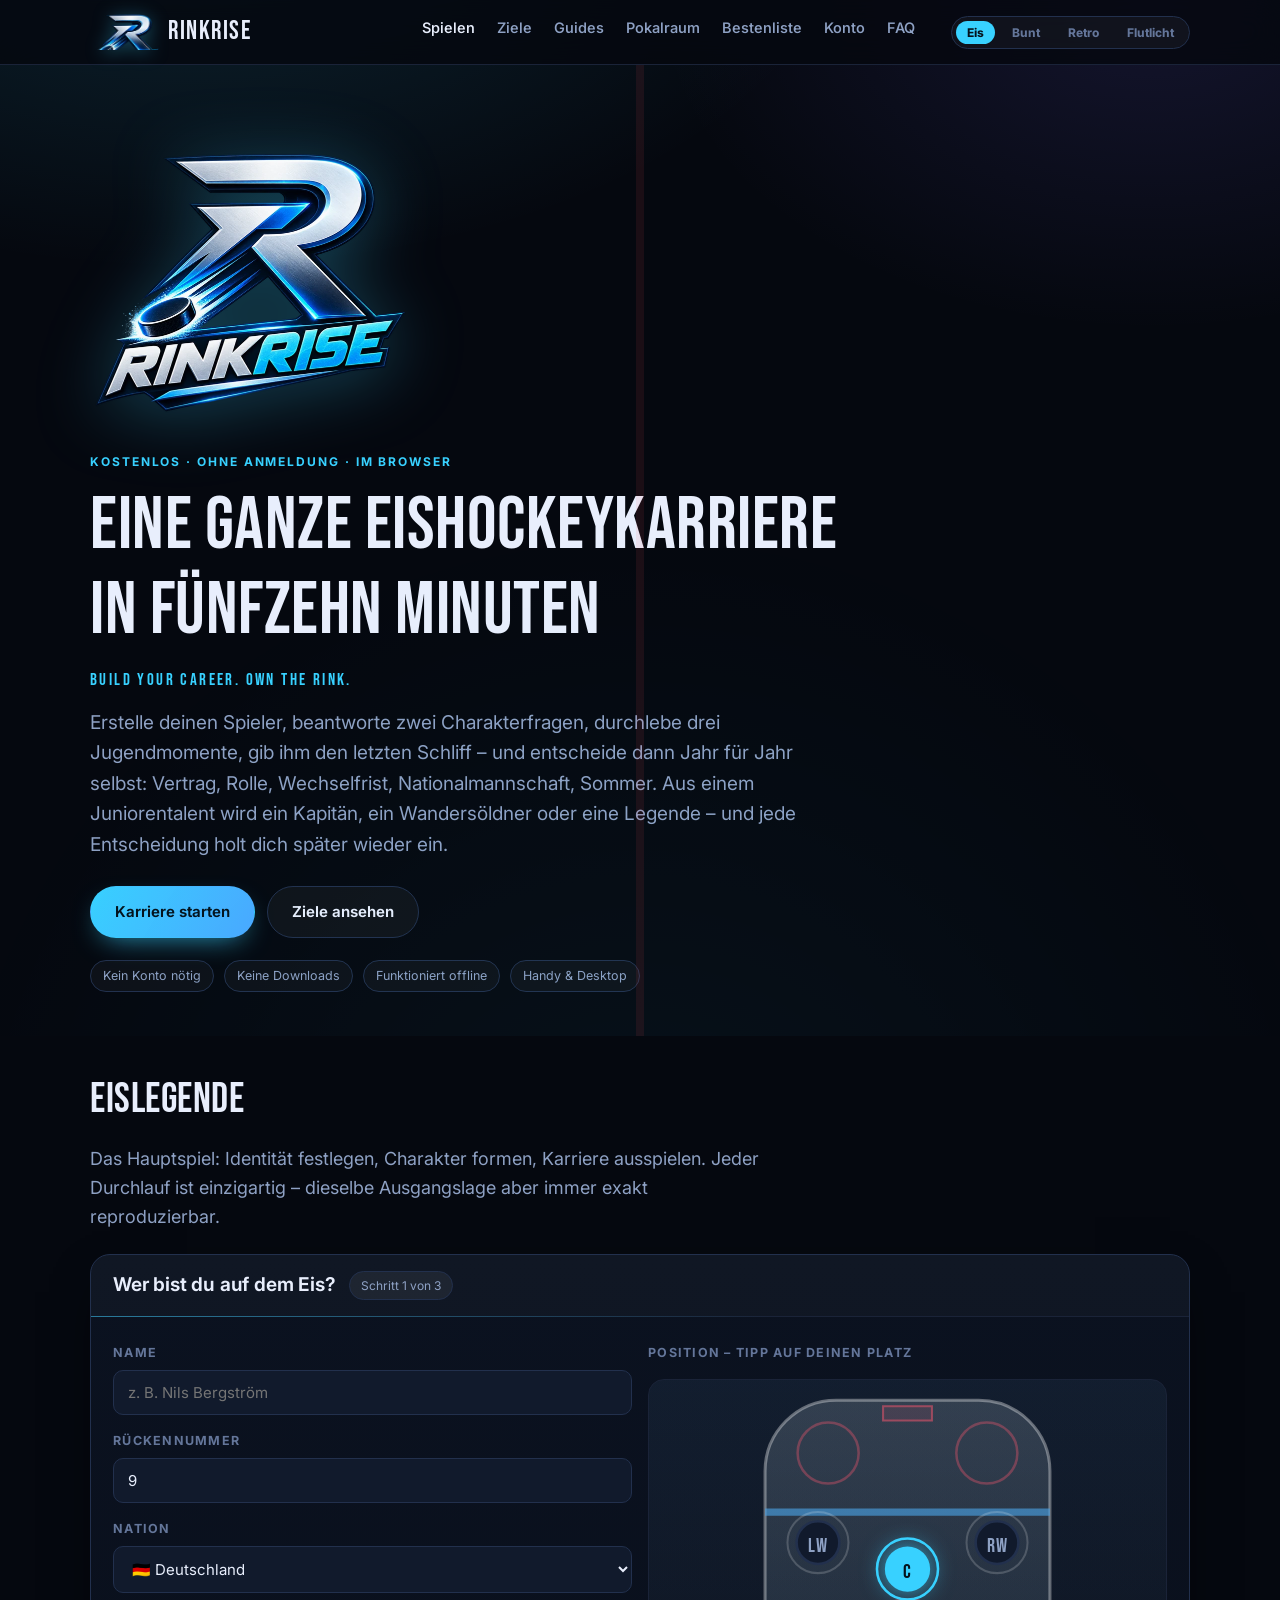
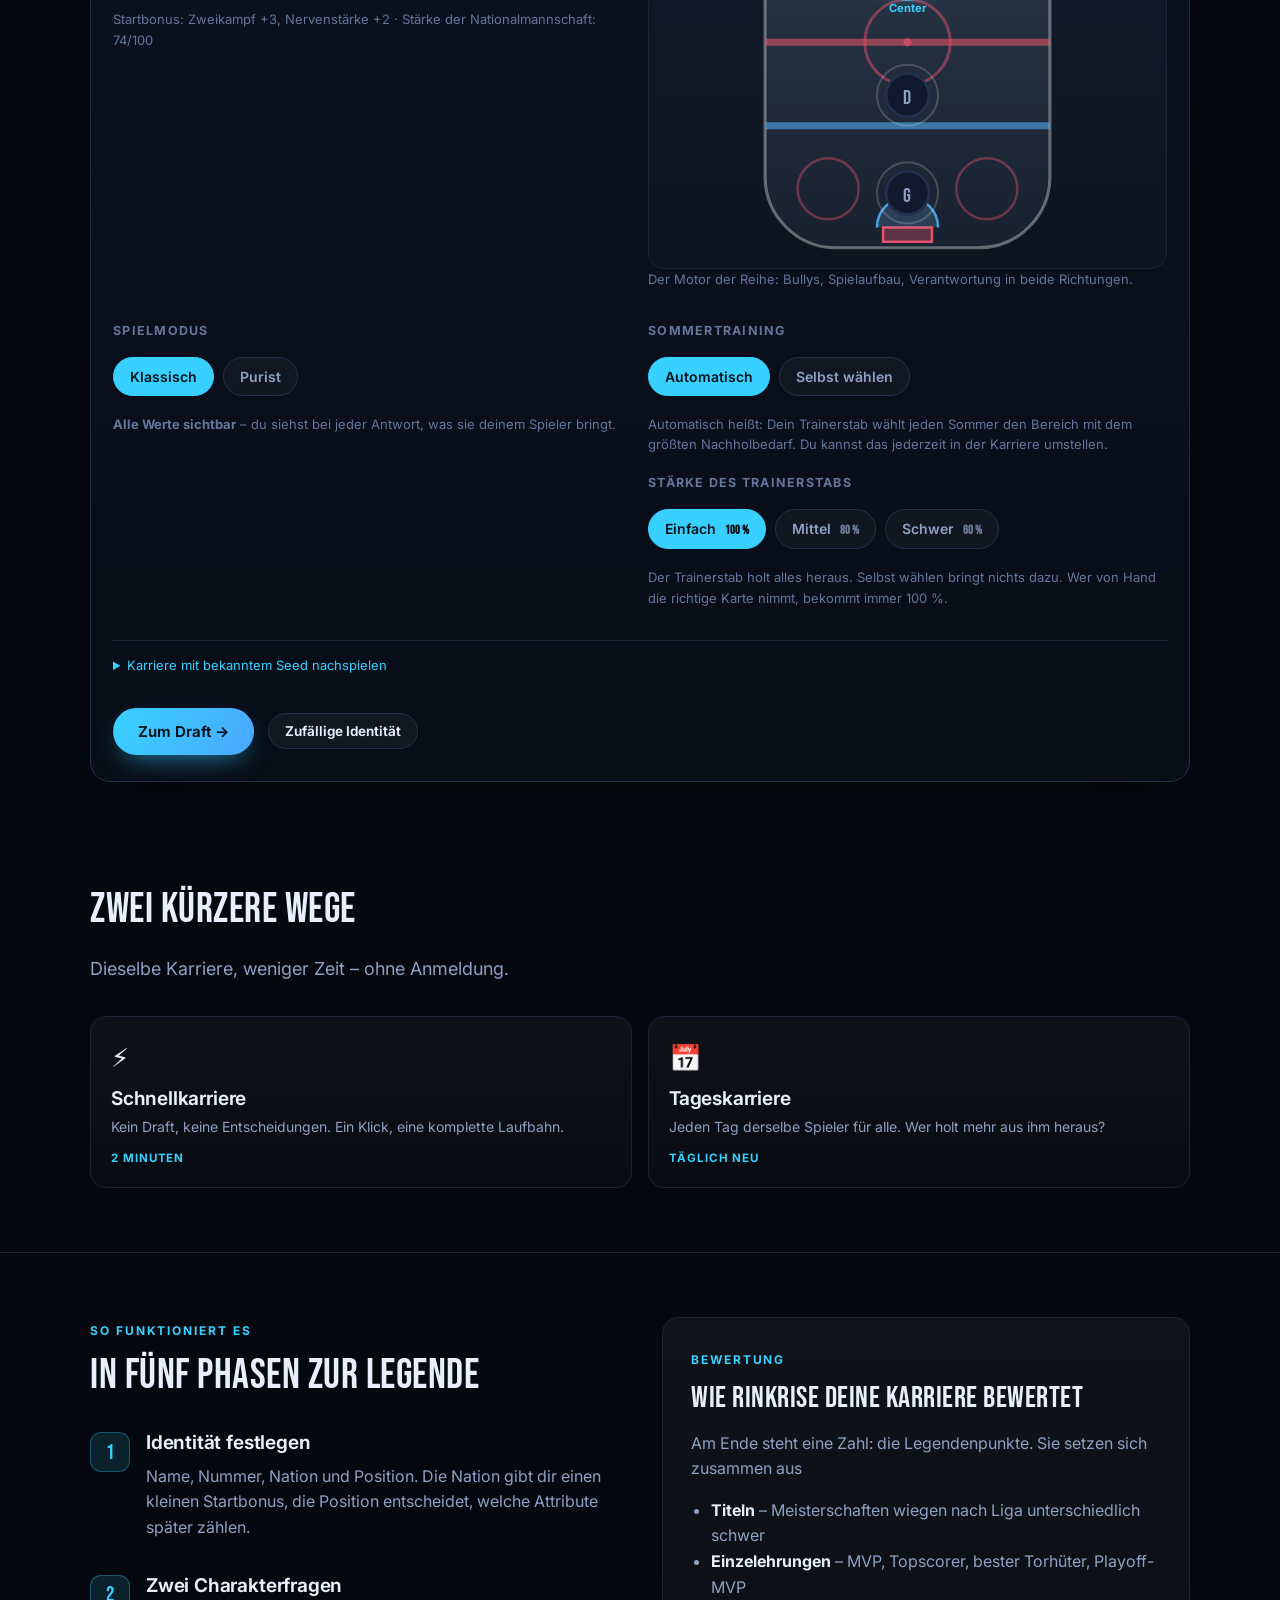
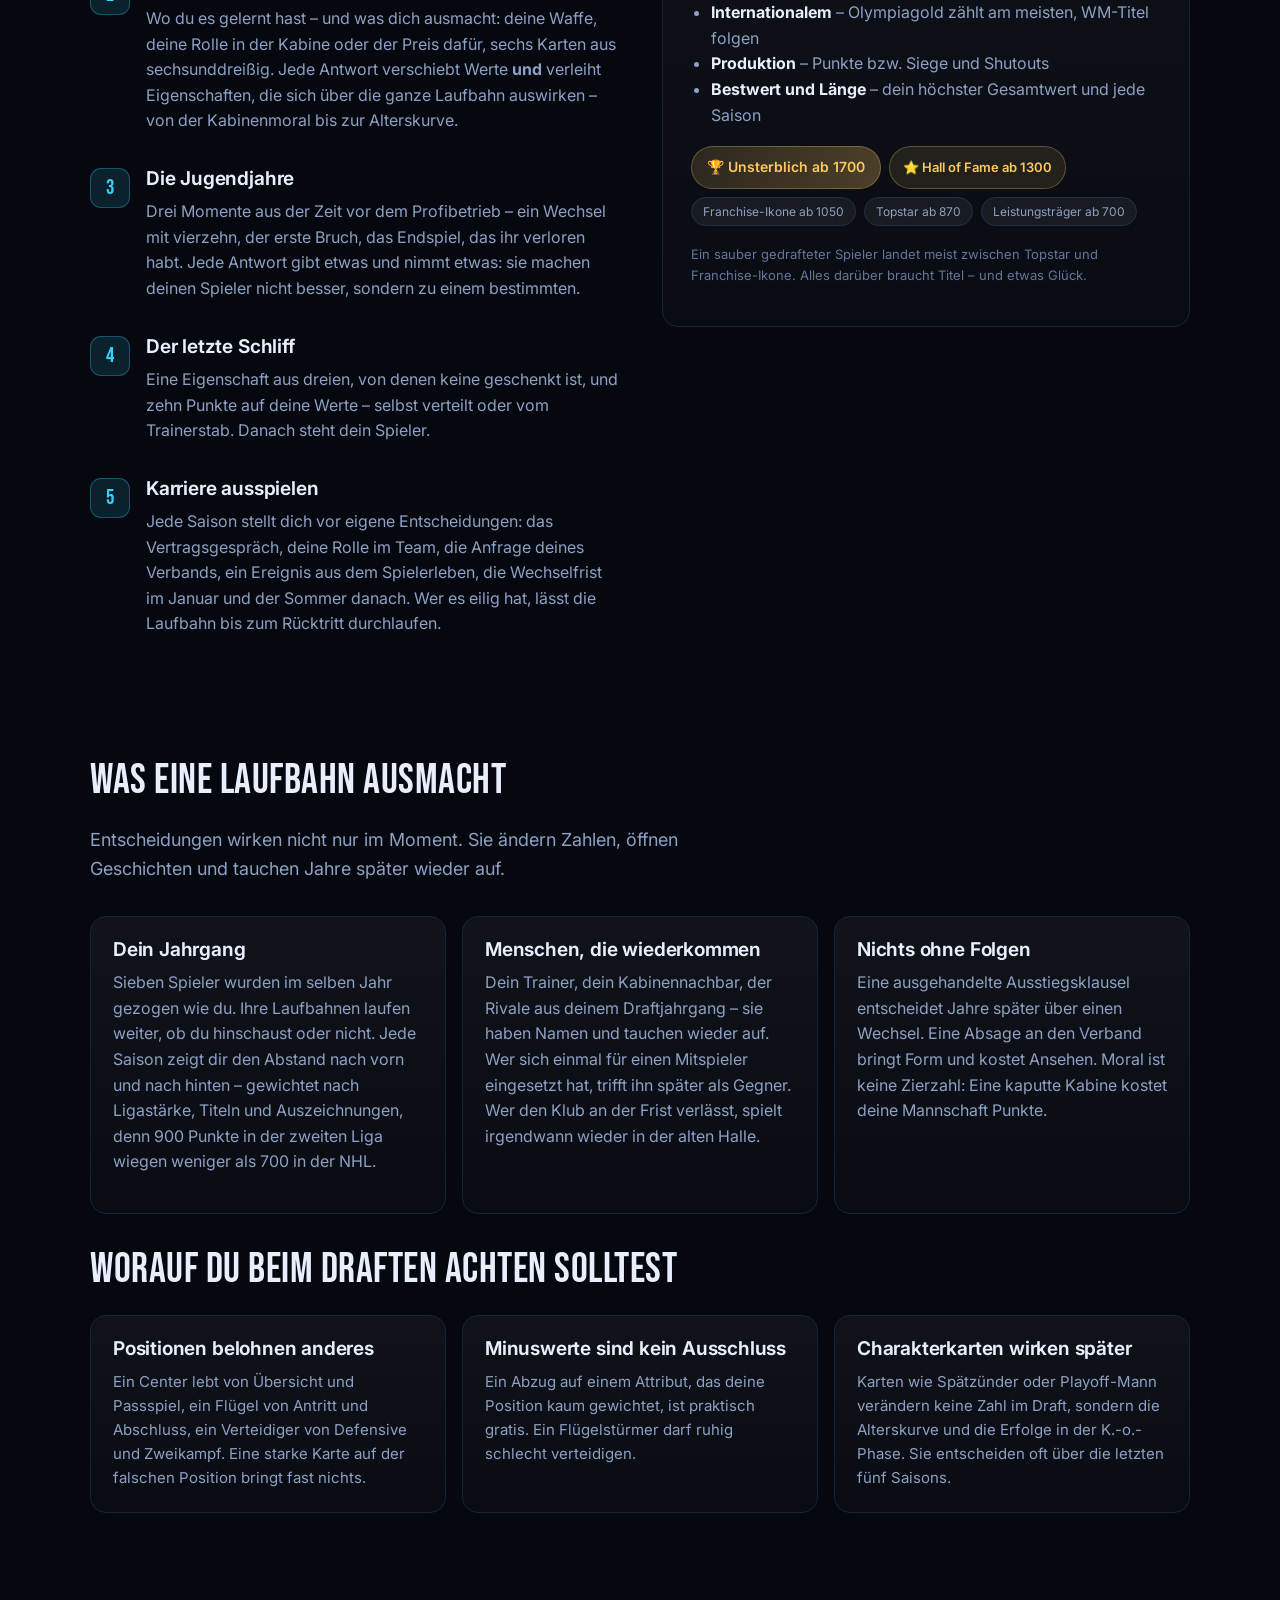
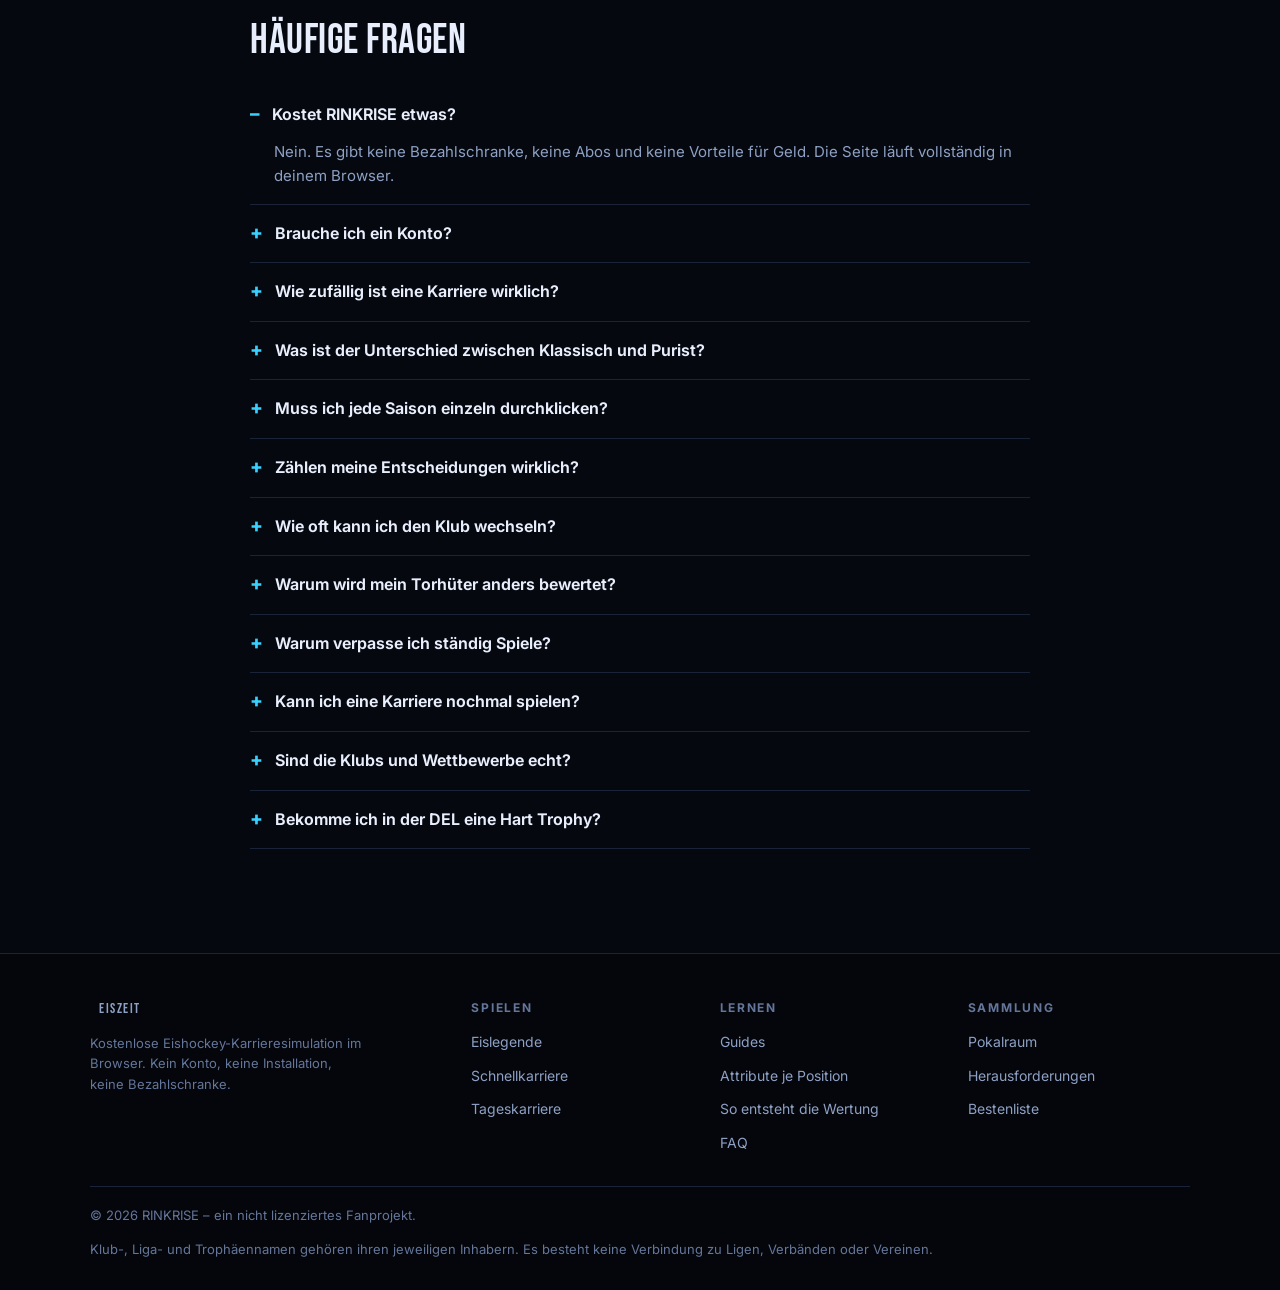
==== commit b8d6fcbe: "Zwei Fragen statt vier, und die dritte Eigenschaft wird gewuerfelt Vier Fragen mit je vier Karten wa" ====
--- a/index.html
+++ b/index.html
@@ -8,10 +8,10 @@
 <link rel="preconnect" href="https://fonts.googleapis.com">
 <link rel="preconnect" href="https://fonts.gstatic.com" crossorigin>
 <link href="https://fonts.googleapis.com/css2?family=Bebas+Neue&family=Inter:wght@400;500;600;700;800&display=swap" rel="stylesheet">
-<link rel="stylesheet" href="assets/style.css?v=e337eb48">
+<link rel="stylesheet" href="assets/style.css?v=9f1c7c34">
 
 <!-- Als App auf dem Startbildschirm -->
-<link rel="manifest" href="manifest.json?v=e337eb48">
+<link rel="manifest" href="manifest.json?v=9f1c7c34">
 <meta name="theme-color" content="#0b1220">
 <meta name="mobile-web-app-capable" content="yes">
 <meta name="apple-mobile-web-app-capable" content="yes">
@@ -40,7 +40,7 @@
     <span class="eyebrow">Kostenlos · ohne Anmeldung · im Browser</span>
     <h1>Eine ganze Eishockey&shy;karriere<br>in fünfzehn Minuten</h1>
     <p class="claim">Build your career. Own the rink.</p>
-    <p class="lead">Erstelle deinen Spieler, beantworte vier Charakterfragen, durchlebe drei
+    <p class="lead">Erstelle deinen Spieler, beantworte zwei Charakterfragen, durchlebe drei
       Jugendmomente, gib ihm den letzten Schliff – und entscheide dann Jahr für Jahr selbst: Vertrag, Rolle, Wechselfrist,
       Nationalmannschaft, Sommer.
       Aus einem Juniorentalent wird ein Kapitän, ein Wandersöldner oder eine Legende –
@@ -105,8 +105,8 @@
               kleinen Startbonus, die Position entscheidet, welche Attribute später zählen.</p>
           </div>
           <div class="step">
-            <h3>Vier Charakterfragen</h3>
-            <p style="color:var(--muted)">Wo du es gelernt hast, was deine Waffe ist, wer du in der Kabine bist und was dich dein Spiel kostet.
+            <h3>Zwei Charakterfragen</h3>
+            <p style="color:var(--muted)">Wo du es gelernt hast – und was dich ausmacht: deine Waffe, deine Rolle in der Kabine oder der Preis dafür, sechs Karten aus sechsunddreißig.
               Jede Antwort verschiebt Werte <b>und</b> verleiht Eigenschaften, die sich über die
               ganze Laufbahn auswirken – von der Kabinenmoral bis zur Alterskurve.</p>
           </div>
@@ -284,19 +284,19 @@
 
 <div id="ftr"></div>
 
-<script src="assets/data.js?v=e337eb48"></script>
-<script src="assets/draft.js?v=e337eb48"></script>
+<script src="assets/data.js?v=9f1c7c34"></script>
+<script src="assets/draft.js?v=9f1c7c34"></script>
 <!-- Der Kontozugang: ohne ihn kann die Spielseite weder eine
      abgeschlossene Laufbahn in die Datenbank schreiben noch den
      Eintrag in die Bestenliste anbieten. Er war hier nie geladen,
      und damit lief der Speicheraufruf der Engine ins Leere. -->
-<script src="assets/konto-config.js?v=e337eb48"></script>
-<script src="assets/konto.js?v=e337eb48"></script>
-<script src="assets/engine.js?v=e337eb48"></script>
-<script src="assets/ereignisse.js?v=e337eb48"></script>
-<script src="assets/wappen.js?v=e337eb48"></script>
-<script src="assets/ui.js?v=e337eb48"></script>
-<script src="assets/game.js?v=e337eb48"></script>
+<script src="assets/konto-config.js?v=9f1c7c34"></script>
+<script src="assets/konto.js?v=9f1c7c34"></script>
+<script src="assets/engine.js?v=9f1c7c34"></script>
+<script src="assets/ereignisse.js?v=9f1c7c34"></script>
+<script src="assets/wappen.js?v=9f1c7c34"></script>
+<script src="assets/ui.js?v=9f1c7c34"></script>
+<script src="assets/game.js?v=9f1c7c34"></script>
 <script>
   const urlSeed = new URLSearchParams(location.search).get('seed');
   CareerGame(document.getElementById('game'), { startSeed: urlSeed || null });
--- a/assets/style.css
+++ b/assets/style.css
@@ -4927,3 +4927,20 @@
 @media (prefers-reduced-motion: reduce){
   .puck-streifen, .welle{ display:none }
 }
+
+
+/* Der Glücksgriff im Feinschliff */
+.fein-wurf{
+  display:flex;align-items:center;gap:10px;flex-wrap:wrap;
+  margin:10px 0 4px;
+}
+.fein-wurf .small{color:var(--muted)}
+.fein-wurf button[disabled]{opacity:.45}
+/* Die frisch gewürfelte Karte meldet sich kurz. */
+.fein-karte.frisch{animation:wurfRein .5s cubic-bezier(.2,.9,.25,1)}
+@keyframes wurfRein{
+  0%{transform:scale(.9) rotate(-2.5deg);opacity:.3}
+  60%{transform:scale(1.03) rotate(1deg)}
+  100%{transform:none;opacity:1}
+}
+@media (prefers-reduced-motion: reduce){ .fein-karte.frisch{animation:none} }
